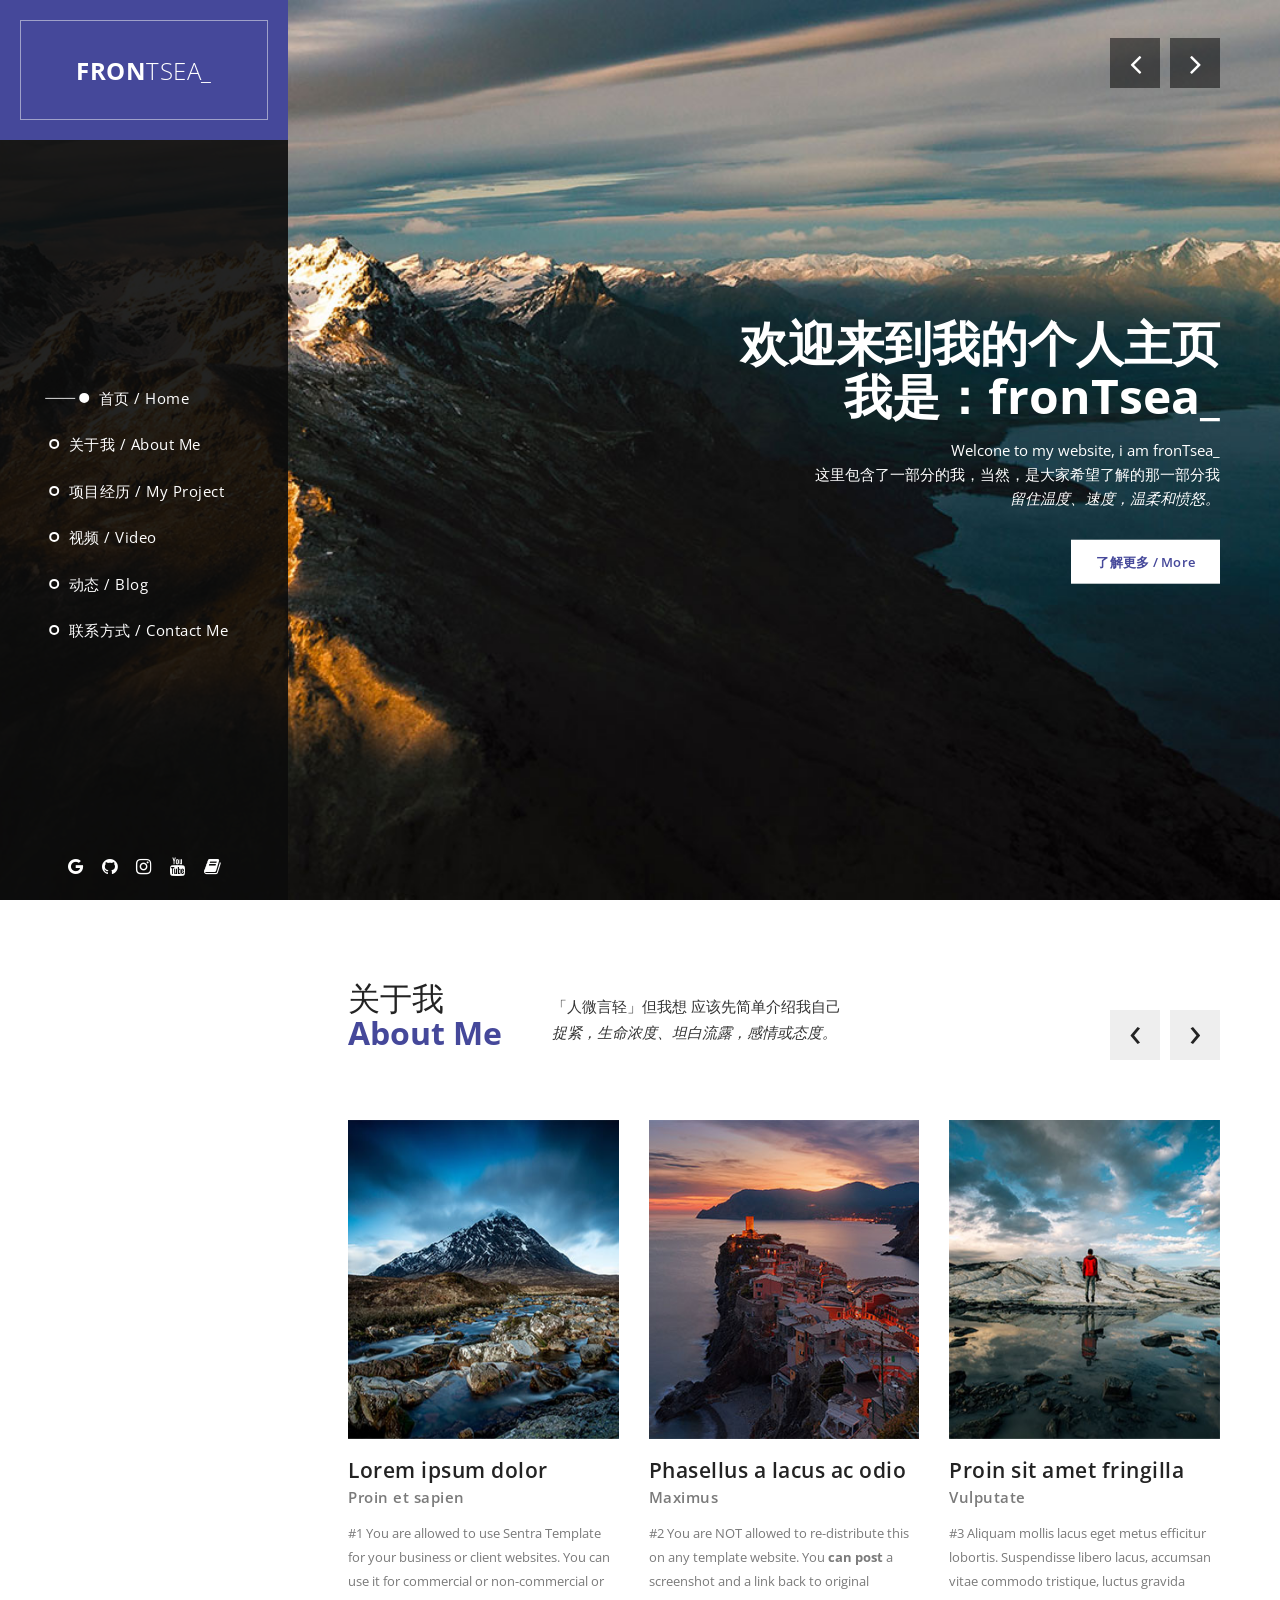
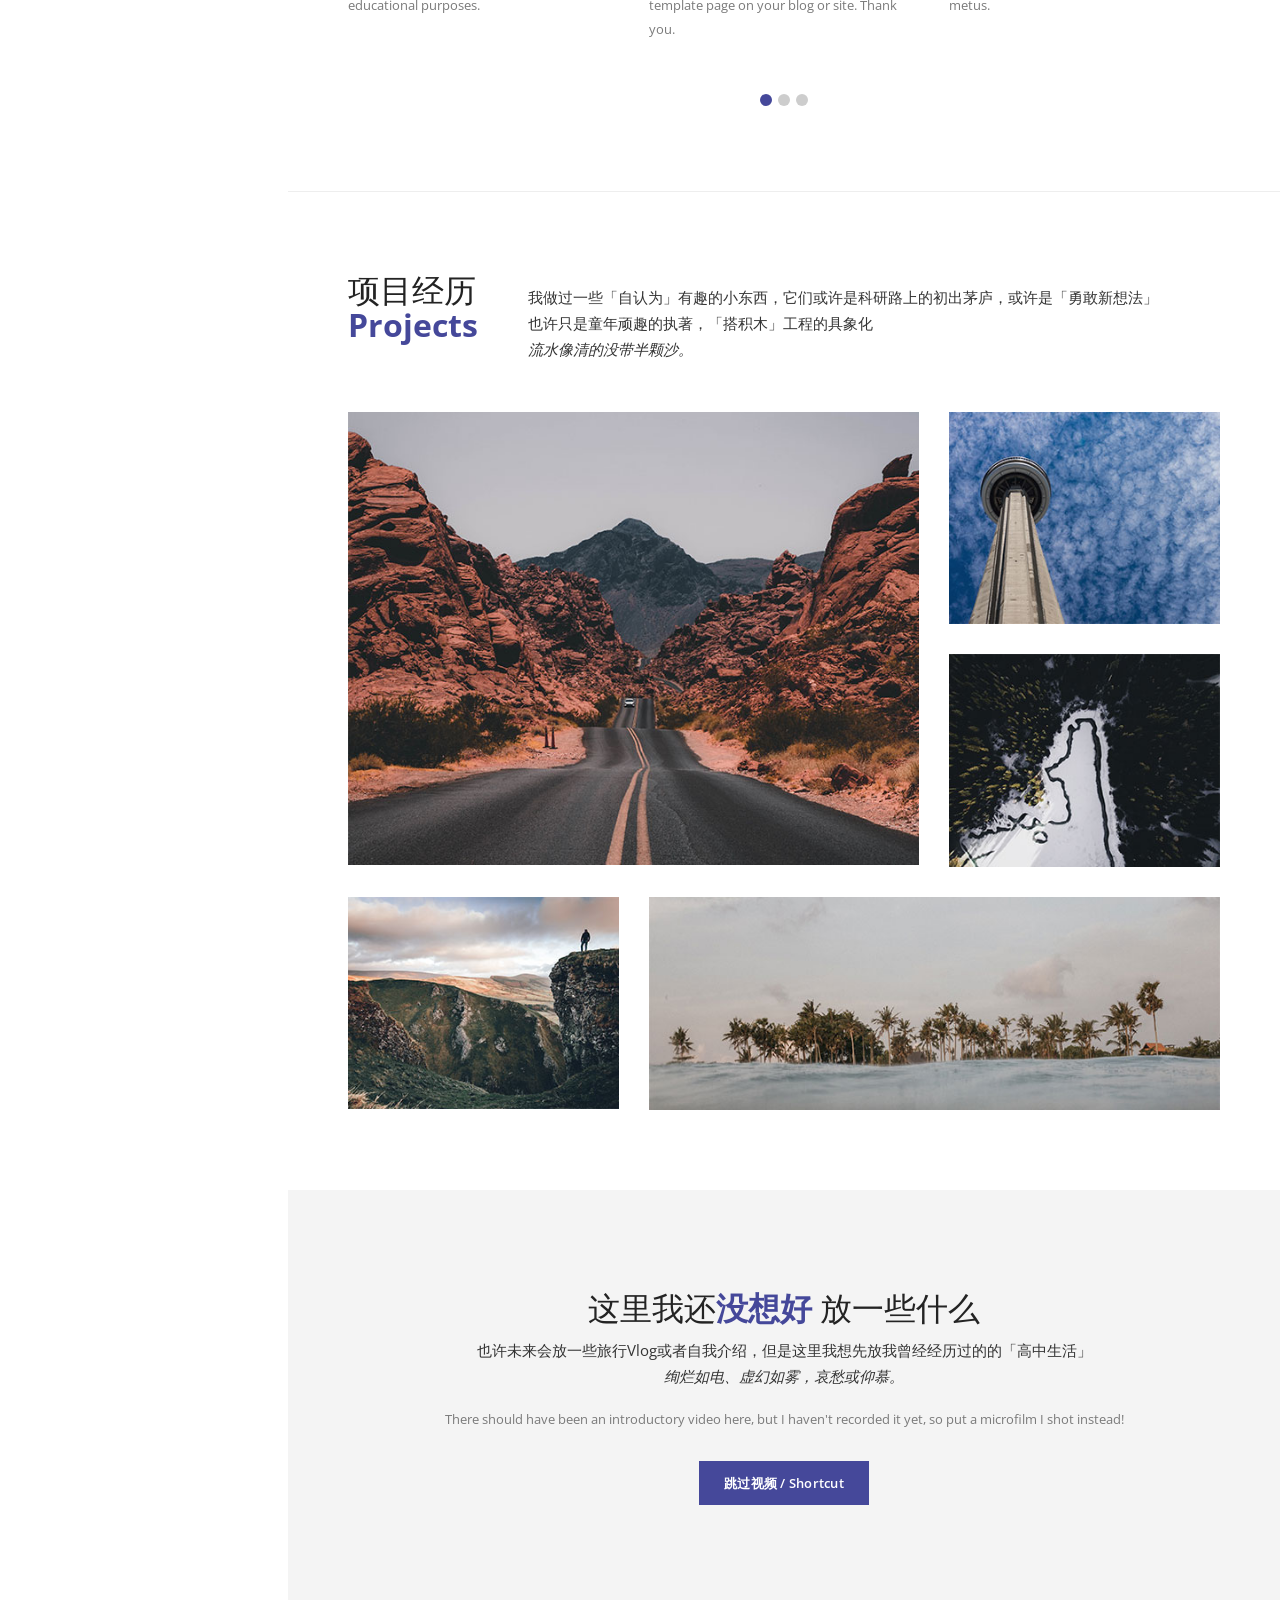
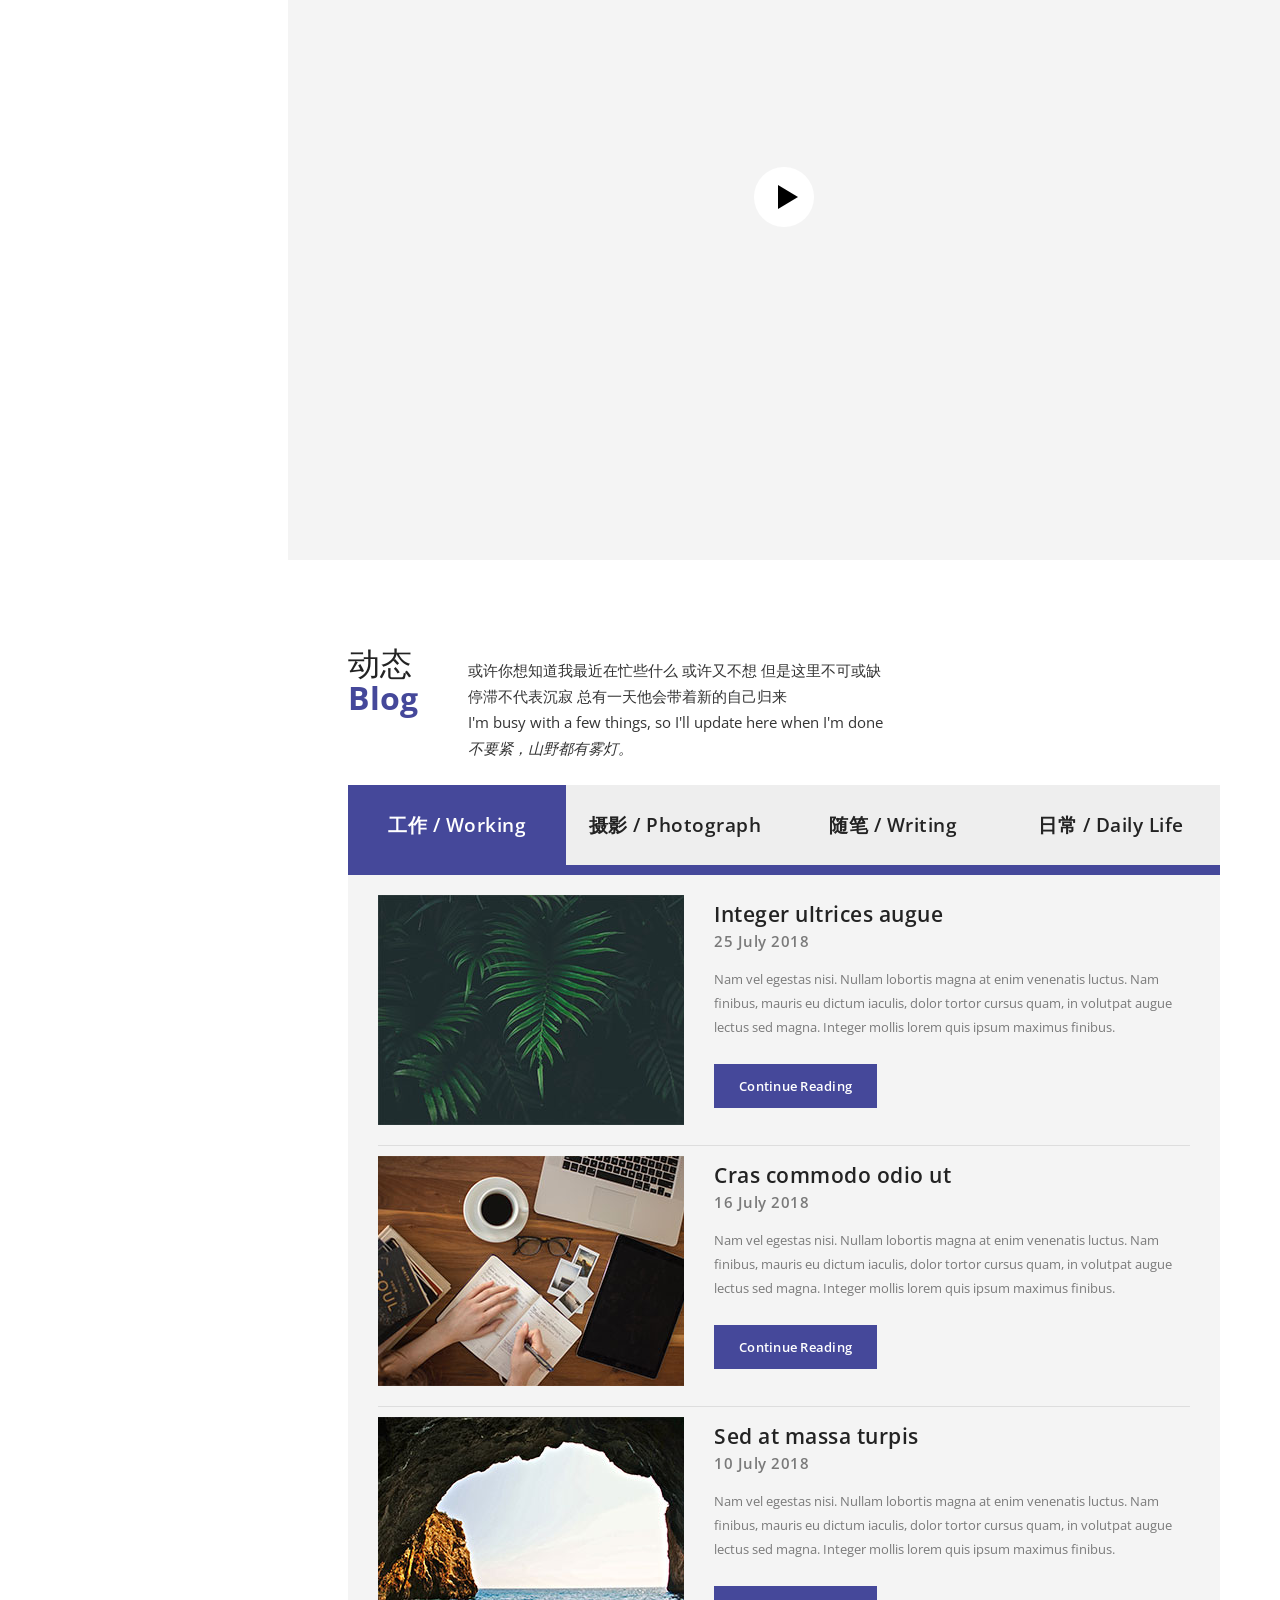
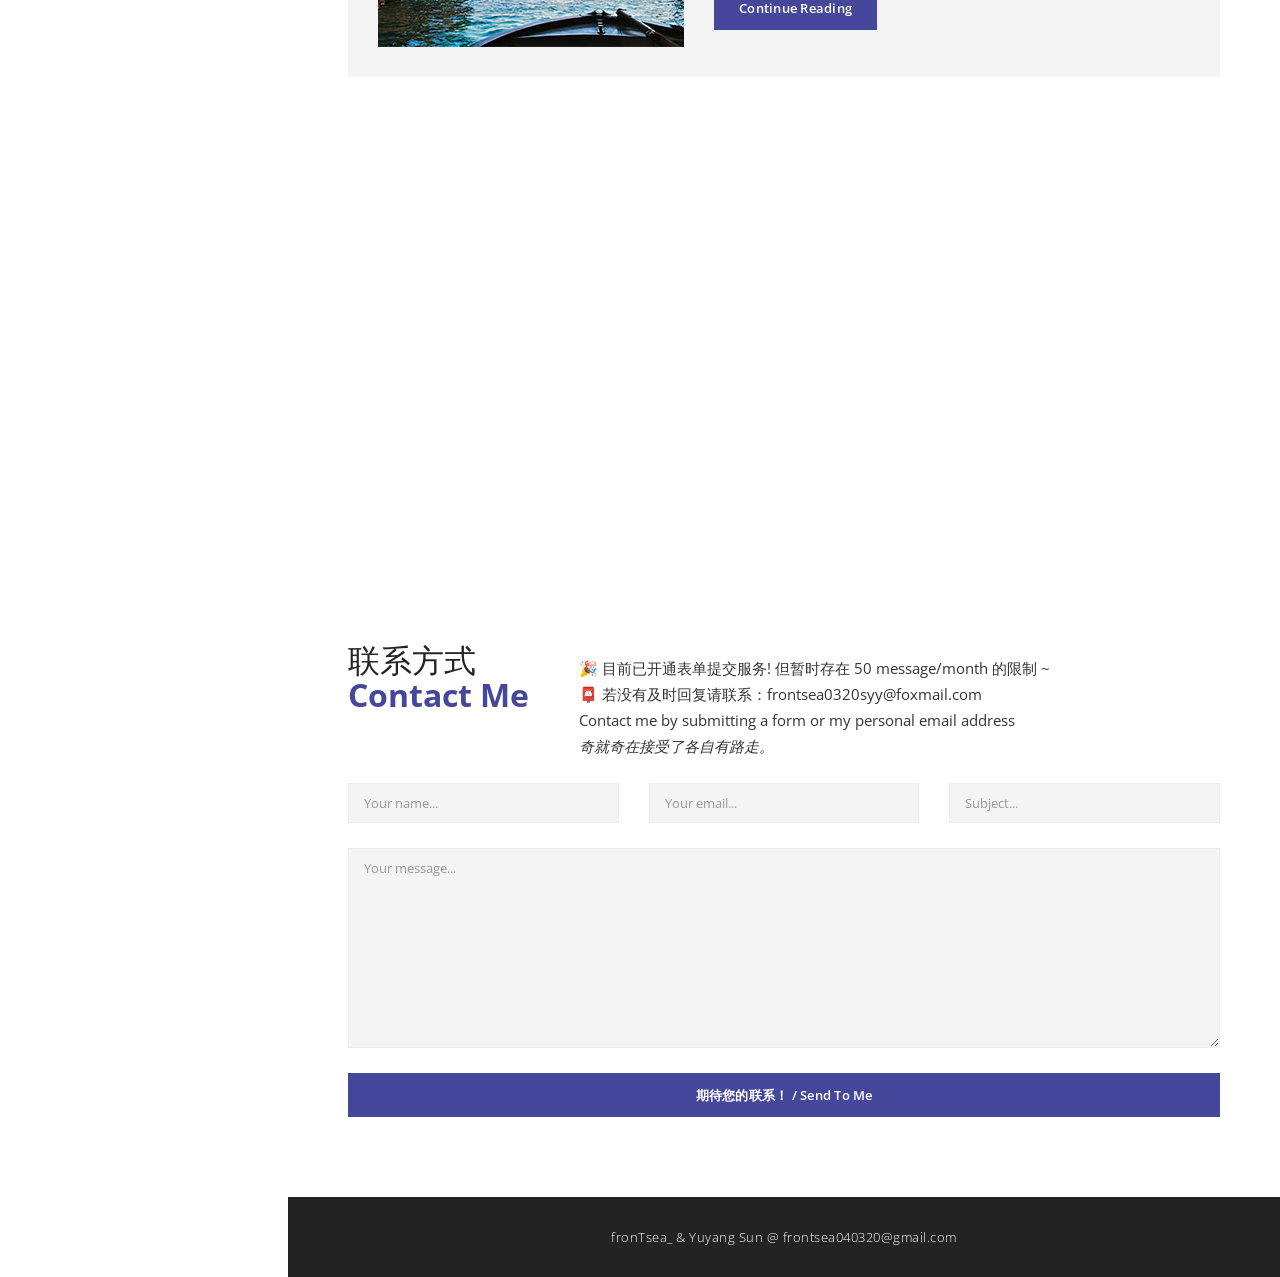
==== index.html @ 66c81fef "3.31" ====
<!DOCTYPE html>
<html>
    <head>
        <meta charset="utf-8">
        <meta http-equiv="X-UA-Compatible" content="IE=edge,chrome=1">
        <title> fronTsea_的个人主页</title>
        
<!-- 

Sentra Template

https://templatemo.com/tm-518-sentra

-->
        <meta name="description" content="">
        <meta name="viewport" content="width=device-width, initial-scale=1">
        <link rel="apple-touch-icon" href="apple-touch-icon.png">

        <link rel="stylesheet" href="css/bootstrap.min.css">
        <link rel="stylesheet" href="css/bootstrap-theme.min.css">
        <link rel="stylesheet" href="css/fontAwesome.css">
        <link rel="stylesheet" href="css/light-box.css">
        <link rel="stylesheet" href="css/owl-carousel.css">
        <link rel="stylesheet" href="css/templatemo-style.css">

        <link href="https://fonts.googleapis.com/css?family=Open+Sans:300,400,600,700,800" rel="stylesheet">

        <script src="js/vendor/modernizr-2.8.3-respond-1.4.2.min.js"></script>
    </head>

<body>



        <header class="nav-down responsive-nav hidden-lg hidden-md">
            <button type="button" id="nav-toggle" class="navbar-toggle" data-toggle="collapse" data-target="#main-nav">
                <span class="sr-only">Toggle navigation</span>
                <span class="icon-bar"></span>
                <span class="icon-bar"></span>
                <span class="icon-bar"></span>
            </button>
            <!--/.navbar-header-->
            <div id="main-nav" class="collapse navbar-collapse">
                <nav>
                    <ul class="nav navbar-nav">
                        <li><a href="#top">首页 / Home</a></li>
                        <li><a href="#featured">关于我 / About Me</a></li>
                        <li><a href="#projects">项目经历 / My Project</a></li>
                        <li><a href="#video">视频 / Video</a></li>
                        <li><a href="#blog">动态 / Blog</a></li>
                        <li><a href="#contact">联系方式 / Contact Me</a></li>
                    </ul>
                </nav>
            </div>
        </header>

        <div class="sidebar-navigation hidde-sm hidden-xs">
            <div class="logo">
                <a href="#">Fron<em>Tsea_</em></a>
            </div>
            <nav>
                <ul>
                    <li>
                        <a href="#top">
                            <span class="rect"></span>
                            <span class="circle"></span>
                            首页 / Home
                        </a>
                    </li>
                    <li>
                        <a href="#featured">
                            <span class="rect"></span>
                            <span class="circle"></span>
                            关于我 / About Me
                        </a>
                    </li>
                    <li>
                        <a href="#projects">
                            <span class="rect"></span>
                            <span class="circle"></span>
                            项目经历 / My Project
                        </a>
                    </li>
                    <li>
                        <a href="#video">
                            <span class="rect"></span>
                            <span class="circle"></span>
                            视频 / Video
                        </a>
                    </li>
                    <li>
                        <a href="#blog">
                            <span class="rect"></span>
                            <span class="circle"></span>
                            动态 / Blog
                        </a>
                    </li>
                    <li>
                        <a href="#contact">
                            <span class="rect"></span>
                            <span class="circle"></span>
                            联系方式 / Contact Me
                        </a>
                    </li>
                </ul>
            </nav>
            <ul class="social-icons">
                <li><a href="https://scholar.google.com.hk/citations?user=v_Kon7MAAAAJ&hl=zh-CN"><i class="fa fa-google"></i></a></li>
                <li><a href="https://github.com/frontsea320"><i class="fa fa-github"></i></a></li>
                <li><a href="https://www.instagram.com/frontsea_0320/?hl=en"><i class="fa fa-instagram"></i></a></li>
                <li><a href="https://www.youtube.com/@yuyangsun-q6g"><i class="fa fa-youtube"></i></a></li>
                <li><a href="https://www.xiaohongshu.com/user/profile/5f33df7300000000010086c9"><i class="fa fa-book"></i></a></li>
            </ul>
        </div>

        <div class="slider">
            <div class="Modern-Slider content-section" id="top">
                <!-- Item -->
                <div class="item item-1">
                    <div class="img-fill">
                    <div class="image"></div>
                    <div class="info">
                        <div>
                          <h1>欢迎来到我的个人主页 <br>我是：fronTsea_ </h1>
                          <p>Welcone to my website, i am fronTsea_ <br>这里包含了一部分的我，当然，是大家希望了解的那一部分我 <br><i>留住温度、速度，温柔和愤怒。</i>
                          	</p>
                          <div class="white-button button">
                              <a href="#featured">了解更多 / More</a>
                          </div>
                        </div>
                        </div>
                    </div>
                </div>
                <!-- // Item -->
                <!-- Item -->
                <div class="item item-2">
                    <div class="img-fill">
                        <div class="image"></div>
                        <div class="info">
                        <div>
                          <h1>我摸索过一些有趣的小东西 <br>也做过一些向下DFS的简单探索 <br>如果你想知道我做过些什么 </h1>
                          <p>I've fumbled around with some interesting little things
							<br>这里会告诉你那些青涩的它们 <br><i>从何时惋惜蝴蝶困于那桃源</i></p>
                          
                          <div class="white-button button">
                              <a href="#projects">点击这里 / Here</a>
                          </div>
                        </div>
                        </div>
                    </div>
                </div>
                <!-- // Item -->
                <!-- Item -->
                <div class="item item-3">
                    <div class="img-fill">
                        <div class="image"></div>
                        <div class="info">
                        <div>
                          <h1>"我"也不是停滞不前的 <br>在没有更新的日子里 <br>我都在努力更新我的一切</h1>
                          <p>I will keep updating my news <br>这里会告诉你我最近做了些什么有趣的事情 <br> <i>有雪吧，让记忆景象更深远。</i></p>
                          
                          <div class="white-button button">
                              <a href="#blog">欢迎收听 / My Blog</a>
                          </div>
                        </div>
                        </div>
                    </div>
                </div>
                <!-- // Item -->
            </div>
        </div>


        <div class="page-content">
            <section id="featured" class="content-section">
                <div class="section-heading">
                    <h1>关于我<br><em>About Me</em></h1>
                    <p>「人微言轻」但我想 应该先简单介绍我自己
                    <br><i>捉紧，生命浓度、坦白流露，感情或态度。</i></p>
                </div>
                <div class="section-content">
                    <div class="owl-carousel owl-theme">
                        <div class="item">
                            <div class="image">
                                <img src="img/featured_1.jpg" alt="">
                                <div class="featured-button button">
                                    <a href="#projects">Continue Reading</a>
                                </div>
                            </div>
                            <div class="text-content">
                                <h4>Lorem ipsum dolor</h4>
                                <span>Proin et sapien</span>
                                <p>#1 You are allowed to use Sentra Template for your business or client websites. You can use it for commercial or non-commercial or educational purposes.</p>
                            </div>
                        </div>
                        <div class="item">
                            <div class="image">
                                <img src="img/featured_2.jpg" alt="">
                                <div class="featured-button button">
                                    <a href="#projects">Continue Reading</a>
                                </div>
                            </div>
                            <div class="text-content">
                                <h4>Phasellus a lacus ac odio</h4>
                                <span>Maximus</span>
                                <p>#2 You are NOT allowed to re-distribute this on any template website. You <strong>can post</strong> a screenshot and a link back to original template page on your blog or site. Thank you.</p>
                            </div>
                        </div>
                        <div class="item">
                            <div class="image">
                                <img src="img/featured_3.jpg" alt="">
                                <div class="featured-button button">
                                    <a href="#projects">Continue Reading</a>
                                </div>
                            </div>
                            <div class="text-content">
                                <h4>Proin sit amet fringilla</h4>
                                <span>Vulputate</span>
                                <p>#3 Aliquam mollis lacus eget metus efficitur lobortis. Suspendisse libero lacus, accumsan vitae commodo tristique, luctus gravida metus.</p>
                            </div>
                        </div>
                        <div class="item">
                            <div class="image">
                                <img src="img/featured_2.jpg" alt="">
                                <div class="featured-button button">
                                    <a href="#projects">Continue Reading</a>
                                </div>
                            </div>
                            <div class="text-content">
                                <h4>In volutpat augue lectus</h4>
                                <span>Elementum</span>
                                <p>#4 Aliquam mollis lacus eget metus efficitur lobortis. Suspendisse libero lacus, accumsan vitae commodo tristique, luctus gravida metus.</p>
                            </div>
                        </div>
                        <div class="item">
                            <div class="image">
                                <img src="img/featured_1.jpg" alt="">
                                <div class="featured-button button">
                                    <a href="#projects">Continue Reading</a>
                                </div>
                            </div>
                            <div class="text-content">
                                <h4>Cras commodo odio</h4>
                                <span>Aliquam</span>
                                <p>#5 Mauris lacinia pretium libero, ut tincidunt lacus molestie ornare. Phasellus a facilisis erat. Praesent eleifend nibh mauris, quis sodales lorem convallis pulvinar.</p>
                            </div>
                        </div>
                        <div class="item">
                            <div class="image">
                                <img src="img/featured_3.jpg" alt="">
                                <div class="featured-button button">
                                    <a href="#projects">Continue Reading</a>
                                </div>
                            </div>
                            <div class="text-content">
                                <h4>Sed at massa turpis</h4>
                                <span>Curabitur</span>
                                <p>#6 Vestibulum tincidunt ornare ligula vel molestie. Curabitur hendrerit mauris mollis ipsum vulputate rutrum. Phasellus luctus odio eget dui imperdiet.</p>
                            </div>
                        </div>
                        <div class="item">
                            <div class="image">
                                <img src="img/featured_2.jpg" alt="">
                                <div class="featured-button button">
                                    <a href="#projects">Continue Reading</a>
                                </div>
                            </div>
                            <div class="text-content">
                                <h4>Aliquam mollis lacus</h4>
                                <span>Suspendisse</span>
                                <p>#7 Suspendisse suscipit nulla sed nisl fermentum, auctor suscipit nunc rhoncus. Proin faucibus metus diam, nec hendrerit purus pharetra in.</p>
                            </div>
                        </div>
                        <div class="item">
                            <div class="image">
                                <img src="img/featured_1.jpg" alt="">
                                <div class="featured-button button">
                                    <a href="#projects">Continue Reading</a>
                                </div>
                            </div>
                            <div class="text-content">
                                <h4>Mauris lacinia pretium</h4>
                                <span>Vestibulum</span>
                                <p>#8 Suspendisse suscipit nulla sed nisl fermentum, auctor suscipit nunc rhoncus. Proin faucibus metus diam, nec hendrerit purus pharetra in.</p>
                            </div>
                        </div>
                        <div class="item">
                            <div class="image">
                                <img src="img/featured_3.jpg" alt="">
                                <div class="featured-button button">
                                    <a href="#projects">Continue Reading</a>
                                </div>
                            </div>
                            <div class="text-content">
                                <h4>Proin sit amet fringilla erat</h4>
                                <span>Convallis</span>
                                <p>#9 Suspendisse suscipit nulla sed nisl fermentum, auctor suscipit nunc rhoncus. Proin faucibus metus diam, nec hendrerit purus pharetra in.</p>
                            </div>
                        </div>
                    </div>
                </div>
            </section>
            <section id="projects" class="content-section">
                <div class="section-heading">
                    <h1>项目经历<br><em>Projects</em></h1>
                    <p>我做过一些「自认为」有趣的小东西，它们或许是科研路上的初出茅庐，或许是「勇敢新想法」
                    <br>也许只是童年顽趣的执著，「搭积木」工程的具象化
                    <br><i>流水像清的没带半颗沙。</i>
                </p>
                </div>
                <div class="section-content">
                    <div class="masonry">
                        <div class="row">
                            <div class="item">
                                <div class="col-md-8">
                                    <a href="img/portfolio_big_1.jpg" data-lightbox="image"><img src="img/portfolio_1.jpg" alt="image 1"></a>
                                </div>
                            </div>
                            <div class="item second-item">
                                <div class="col-md-4">
                                    <a href="img/portfolio_big_2.jpg" data-lightbox="image"><img src="img/portfolio_2.jpg" alt="image 2"></a>
                                </div>
                            </div>
                            <div class="item">
                                <div class="col-md-4">
                                    <a href="img/portfolio_big_3.jpg" data-lightbox="image"><img src="img/portfolio_3.jpg" alt="image 3"></a>
                                </div>
                            </div>
                            <div class="item">
                                <div class="col-md-4">
                                    <a href="img/portfolio_big_4.jpg" data-lightbox="image"><img src="img/portfolio_4.jpg" alt="image 4"></a>
                                </div>
                            </div>
                            <div class="item">
                                <div class="col-md-8">
                                    <a href="img/portfolio_big_5.jpg" data-lightbox="image"><img src="img/portfolio_5.jpg" alt="image 5"></a>
                                </div>
                            </div>
                        </div>
                    </div>
                </div>            
            </section>
            <section id="video" class="content-section">
                <div class="row">
                    <div class="col-md-12">
                        <div class="section-heading">
                            <h1>这里我还<em>没想好</em> 放一些什么</h1>
                            <p>也许未来会放一些旅行Vlog或者自我介绍，但是这里我想先放我曾经经历过的的「高中生活」
                                <br><i>绚烂如电、虚幻如雾，哀愁或仰慕。</i>
                            </p>
                        </div>
                        <div class="text-content">
                            <p>There should have been an introductory video here, but I haven't recorded it yet, so put a microfilm I shot instead!</p>
                        </div>
                        <div class="accent-button button">
                            <a href="#blog">跳过视频 / Shortcut</a>
                        </div>
                    </div>
                    <div class="col-md-12">
                        <div class="box-video">
                            <div class="bg-video" style="background-image: url(https://unsplash.imgix.net/photo-1425036458755-dc303a604201?fit=crop&fm=jpg&q=75&w=1000);">
                                <div class="bt-play">Play</div>
                            </div>
                            <div class="video-container">
                                <iframe width="100%" height="520" src="https://youtu.be/tzhEuZnsvK8" frameborder="0" allowfullscreen="allowfullscreen"></iframe>
                            </div>
                        </div>
                    </div>
                </div>
            </section>
            <section id="blog" class="content-section">
                <div class="section-heading">
                    <h1>动态<br><em>Blog</em></h1>
                    <p>或许你想知道我最近在忙些什么 或许又不想 但是这里不可或缺 
                    <br>停滞不代表沉寂 总有一天他会带着新的自己归来<br>I'm busy with a few things, so I'll update here when I'm done
                <br><i>不要紧，山野都有雾灯。</i></p>
                </div>
                <div class="section-content">
                    <div class="tabs-content">
                        <div class="wrapper">
                            <ul class="tabs clearfix" data-tabgroup="first-tab-group">
                              <li><a href="#tab1" class="active">工作 / Working</a></li>
                              <li><a href="#tab2">摄影 / Photograph</a></li>
                              <li><a href="#tab3">随笔 / Writing</a></li>
                              <li><a href="#tab4">日常 / Daily Life</a></li>
                            </ul>
                            <section id="first-tab-group" class="tabgroup">
                                <div id="tab1">
                                    <ul>
                                        <li>
                                            <div class="item">
                                                <img src="img/blog_1.jpg" alt="">
                                                <div class="text-content">
                                                    <h4>Integer ultrices augue</h4>
                                                    <span>25 July 2018</span>
                                                    <p>Nam vel egestas nisi. Nullam lobortis magna at enim venenatis luctus. Nam finibus, mauris eu dictum iaculis, dolor tortor cursus quam, in volutpat augue lectus sed magna. Integer mollis lorem quis ipsum maximus finibus.</p>
                                                    
                                                    <div class="accent-button button">
                                                        <a href="#contact">Continue Reading</a>
                                                    </div>
                                                </div>
                                            </div>
                                        </li>
                                        <li>
                                            <div class="item">
                                                <img src="img/blog_2.jpg" alt="">
                                                <div class="text-content">
                                                    <h4>Cras commodo odio ut</h4>
                                                    <span>16 July 2018</span>
                                                    <p>Nam vel egestas nisi. Nullam lobortis magna at enim venenatis luctus. Nam finibus, mauris eu dictum iaculis, dolor tortor cursus quam, in volutpat augue lectus sed magna. Integer mollis lorem quis ipsum maximus finibus.</p>
                                                    
                                                    <div class="accent-button button">
                                                        <a href="#contact">Continue Reading</a>
                                                    </div>
                                                </div>
                                            </div>
                                        </li>
                                        <li>
                                            <div class="item">
                                                <img src="img/blog_3.jpg" alt="">
                                                <div class="text-content">
                                                    <h4>Sed at massa turpis</h4>
                                                    <span>10 July 2018</span>
                                                    <p>Nam vel egestas nisi. Nullam lobortis magna at enim venenatis luctus. Nam finibus, mauris eu dictum iaculis, dolor tortor cursus quam, in volutpat augue lectus sed magna. Integer mollis lorem quis ipsum maximus finibus.</p>
                                                    
                                                    <div class="accent-button button">
                                                        <a href="#contact">Continue Reading</a>
                                                    </div>
                                                </div>
                                            </div>
                                        </li>
                                    </ul>
                                </div>
                                <div id="tab2">
                                    <ul>
                                        <li>
                                            <div class="item">
                                                <img src="img/blog_3.jpg" alt="">
                                                <div class="text-content">
                                                    <h4>Sed at massa turpis</h4>
                                                    <span>30 June 2018</span>
                                                    <p>Nam vel egestas nisi. Nullam lobortis magna at enim venenatis luctus. Nam finibus, mauris eu dictum iaculis, dolor tortor cursus quam, in volutpat augue lectus sed magna. Integer mollis lorem quis ipsum maximus finibus.</p>
                                                    
                                                    <div class="accent-button button">
                                                        <a href="#contact">Continue Reading</a>
                                                    </div>
                                                </div>
                                            </div>
                                        </li>
                                        <li>
                                            <div class="item">
                                                <img src="img/blog_1.jpg" alt="">
                                                <div class="text-content">
                                                    <h4>Lorem ipsum dolor sit</h4>
                                                    <span>24 June 2018</span>
                                                    <p>Nam vel egestas nisi. Nullam lobortis magna at enim venenatis luctus. Nam finibus, mauris eu dictum iaculis, dolor tortor cursus quam, in volutpat augue lectus sed magna. Integer mollis lorem quis ipsum maximus finibus.</p>
                                                    
                                                    <div class="accent-button button">
                                                        <a href="#contact">Continue Reading</a>
                                                    </div>
                                                </div>
                                            </div>
                                        </li>
                                        <li>
                                            <div class="item">
                                                <img src="img/blog_2.jpg" alt="">
                                                <div class="text-content">
                                                    <h4>Cras commodo odio ut</h4>
                                                    <span>12 June 2018</span>
                                                    <p>Nam vel egestas nisi. Nullam lobortis magna at enim venenatis luctus. Nam finibus, mauris eu dictum iaculis, dolor tortor cursus quam, in volutpat augue lectus sed magna. Integer mollis lorem quis ipsum maximus finibus.</p>
                                                    
                                                    <div class="accent-button button">
                                                        <a href="#contact">Continue Reading</a>
                                                    </div>
                                                </div>
                                            </div>
                                        </li>
                                    </ul>
                                </div>
                                <div id="tab3">
                                    <ul>
                                        <li>
                                            <div class="item">
                                                <img src="img/blog_2.jpg" alt="">
                                                <div class="text-content">
                                                    <h4>Cras commodo odio ut</h4>
                                                    <span>26 May 2018</span>
                                                    <p>Nam vel egestas nisi. Nullam lobortis magna at enim venenatis luctus. Nam finibus, mauris eu dictum iaculis, dolor tortor cursus quam, in volutpat augue lectus sed magna. Integer mollis lorem quis ipsum maximus finibus.</p>
                                                    
                                                    <div class="accent-button button">
                                                        <a href="#contact">Continue Reading</a>
                                                    </div>
                                                </div>
                                            </div>
                                        </li>
                                        <li>
                                            <div class="item">
                                                <img src="img/blog_1.jpg" alt="">
                                                <div class="text-content">
                                                    <h4>Lorem ipsum dolor sit</h4>
                                                    <span>22 May 2018</span>
                                                    <p>Nam vel egestas nisi. Nullam lobortis magna at enim venenatis luctus. Nam finibus, mauris eu dictum iaculis, dolor tortor cursus quam, in volutpat augue lectus sed magna. Integer mollis lorem quis ipsum maximus finibus.</p>
                                                    
                                                    <div class="accent-button button">
                                                        <a href="#contact">Continue Reading</a>
                                                    </div>
                                                </div>
                                            </div>
                                        </li>
                                        <li>
                                            <div class="item">
                                                <img src="img/blog_3.jpg" alt="">
                                                <div class="text-content">
                                                    <h4>Integer ultrices augue</h4>
                                                    <span>8 May 2018</span>
                                                    <p>Nam vel egestas nisi. Nullam lobortis magna at enim venenatis luctus. Nam finibus, mauris eu dictum iaculis, dolor tortor cursus quam, in volutpat augue lectus sed magna. Integer mollis lorem quis ipsum maximus finibus.</p>
                                                    
                                                    <div class="accent-button button">
                                                        <a href="#contact">Continue Reading</a>
                                                    </div>
                                                </div>
                                            </div>
                                        </li>
                                    </ul>
                                </div>
                                <div id="tab4">
                                    <ul>
                                        <li>
                                            <div class="item">
                                                <img src="img/blog_1.jpg" alt="">
                                                <div class="text-content">
                                                    <h4>Lorem ipsum dolor sit</h4>
                                                    <span>26 April 2018</span>
                                                    <p>Nam vel egestas nisi. Nullam lobortis magna at enim venenatis luctus. Nam finibus, mauris eu dictum iaculis, dolor tortor cursus quam, in volutpat augue lectus sed magna. Integer mollis lorem quis ipsum maximus finibus.</p>
                                                    
                                                    <div class="accent-button button">
                                                        <a href="#contact">Continue Reading</a>
                                                    </div>
                                                </div>
                                            </div>
                                        </li>                                
                                        <li>
                                            <div class="item">
                                                <img src="img/blog_3.jpg" alt="">
                                                <div class="text-content">
                                                    <h4>Integer ultrices augue eu</h4>
                                                    <span>24 April 2018</span>
                                                    <p>Nam vel egestas nisi. Nullam lobortis magna at enim venenatis luctus. Nam finibus, mauris eu dictum iaculis, dolor tortor cursus quam, in volutpat augue lectus sed magna. Integer mollis lorem quis ipsum maximus finibus.</p>
                                                    
                                                    <div class="accent-button button">
                                                        <a href="#contact">Continue Reading</a>
                                                    </div>
                                                </div>
                                            </div>
                                        </li>
                                        <li>
                                            <div class="item">
                                                <img src="img/blog_2.jpg" alt="">
                                                <div class="text-content">
                                                    <h4>Cras commodo odio ut</h4>
                                                    <span>20 April 2018</span>
                                                    <p>Nam vel egestas nisi. Nullam lobortis magna at enim venenatis luctus. Nam finibus, mauris eu dictum iaculis, dolor tortor cursus quam, in volutpat augue lectus sed magna. Integer mollis lorem quis ipsum maximus finibus.</p>
                                                    
                                                    <div class="accent-button button">
                                                        <a href="#contact">Continue Reading</a>
                                                    </div>
                                                </div>
                                            </div>
                                        </li>
                                    </ul>
                                </div>
                            </section> 
                        </div>
                    </div>
                </div>
            </section>
            <section id="contact" class="content-section">
                <div id="map">
                
                	<!-- How to change your own map point
                           1. Go to Google Maps
                           2. Click on your location point
                           3. Click "Share" and choose "Embed map" tab
                           4. Copy only URL and paste it within the src="" field below
                    -->
                    <iframe src="https://www.google.com/maps/embed?pb=!1m18!1m12!1m3!1d6877.633366853997!2d114.34546740417636!3d30.469630004660406!2m3!1f0!2f0!3f0!3m2!1i1024!2i768!4f13.1!3m3!1m2!1s0x342eba8916870ba1%3A0xde67e50e97cfbd72!2z5Y2O5Lit5Yac5Lia5aSn5a2m!5e0!3m2!1szh-CN!2sjp!4v1742905031602!5m2!1szh-CN!2sjp" width="100%" height="400px" frameborder="0" style="border:0" allowfullscreen></iframe>
                </div>
                <div id="contact-content">
                    <div class="section-heading">
                        <h1>联系方式<br><em>Contact Me</em></h1>
                        <p>🎉 目前已开通表单提交服务! 但暂时存在 50 message/month 的限制 ~
                            <br>📮 若没有及时回复请联系：frontsea0320syy@foxmail.com
                        <br>Contact me by submitting a form or my personal email address
                    <br><i>奇就奇在接受了各自有路走。</i></p>
                        
                    </div>
                    <div class="section-content">
                        <form id="contact" action="https://formspree.io/f/xkgjzokz" method="post">
                            <div class="row">
                                <div class="col-md-4">
                                  <fieldset>
                                    <input name="name" type="text" class="form-control" id="name" placeholder="Your name..." required="">
                                  </fieldset>
                                </div>
                                <div class="col-md-4">
                                  <fieldset>
                                    <input name="email" type="email" class="form-control" id="email" placeholder="Your email..." required="">
                                  </fieldset>
                                </div>
                                 <div class="col-md-4">
                                  <fieldset>
                                    <input name="subject" type="text" class="form-control" id="subject" placeholder="Subject..." required="">
                                  </fieldset>
                                </div>
                                <div class="col-md-12">
                                  <fieldset>
                                    <textarea name="message" rows="6" class="form-control" id="message" placeholder="Your message..." required=""></textarea>
                                  </fieldset>
                                </div>
                                <div class="col-md-12">
                                  <fieldset>
                                    <button type="submit" id="form-submit" class="btn">期待您的联系！ / Send to me</button>
                                  </fieldset>
                                </div>
                            </div>
                        </form>
                    </div>
                </div>
            </section>
            <section class="footer">
                <p>fronTsea_ & Yuyang Sun @
                
                frontsea040320@gmail.com</p>
            </section>
        </div>

    <script src="https://ajax.googleapis.com/ajax/libs/jquery/1.11.2/jquery.min.js"></script>
    <script>window.jQuery || document.write('<script src="js/vendor/jquery-1.11.2.min.js"><\/script>')</script>

    <script src="js/vendor/bootstrap.min.js"></script>
    
    <script src="js/plugins.js"></script>
    <script src="js/main.js"></script>

    <script>
        // Hide Header on on scroll down
        var didScroll;
        var lastScrollTop = 0;
        var delta = 5;
        var navbarHeight = $('header').outerHeight();

        $(window).scroll(function(event){
            didScroll = true;
        });

        setInterval(function() {
            if (didScroll) {
                hasScrolled();
                didScroll = false;
            }
        }, 250);

        function hasScrolled() {
            var st = $(this).scrollTop();
            
            // Make sure they scroll more than delta
            if(Math.abs(lastScrollTop - st) <= delta)
                return;
            
            // If they scrolled down and are past the navbar, add class .nav-up.
            // This is necessary so you never see what is "behind" the navbar.
            if (st > lastScrollTop && st > navbarHeight){
                // Scroll Down
                $('header').removeClass('nav-down').addClass('nav-up');
            } else {
                // Scroll Up
                if(st + $(window).height() < $(document).height()) {
                    $('header').removeClass('nav-up').addClass('nav-down');
                }
            }
            
            lastScrollTop = st;
        }
    </script>

    <script src="http://ajax.googleapis.com/ajax/libs/jquery/1.10.2/jquery.min.js" type="text/javascript"></script>

</body>
</html>
---- css/light-box.css ----
/* LIGHT BOX */

body:after {
  content: url(../img/close.png) url(../img/loading.gif) url(../img/prev.png) url(../img/next.png);
  display: none;
}

body.lb-disable-scrolling {
  overflow: hidden;
}

.lightboxOverlay {
  position: absolute;
  top: 0;
  left: 0;
  z-index: 99999;
  background-color: black;
  filter: progid:DXImageTransform.Microsoft.Alpha(Opacity=80);
  opacity: 0.8;
  display: none;
}

.lightbox {
  position: absolute;
  margin-top: 0%;
  left: 0;
  width: 100%;
  z-index: 100000;
  text-align: center;
  line-height: 0;
  font-weight: normal;
}

.lightbox .lb-image {
  display: block;
  height: auto;
  max-width: inherit;
  max-height: none;
  border-radius: 5px;

  /* Image border */
  border: 10px solid white;
}

.lightbox a img {
  border: none;
}

.lb-outerContainer {
  position: relative;
  *zoom: 1;
  width: 250px;
  height: 250px;
  margin: 0 auto;
  border-radius: 4px;

  /* Background color behind image.
     This is visible during transitions. */
  background-color: white;
}

.lb-outerContainer:after {
  content: "";
  display: table;
  clear: both;
}

.lb-loader {
  position: absolute;
  top: 43%;
  left: 0;
  height: 25%;
  width: 100%;
  text-align: center;
  line-height: 0;
}

.lb-cancel {
  display: block;
  width: 32px;
  height: 32px;
  margin: 0 auto;
  background: url(../img/loading.gif) no-repeat;
}

.lb-nav {
  position: absolute;
  top: 0;
  left: 0;
  height: 100%;
  width: 100%;
  z-index: 10;
}

.lb-container > .nav {
  left: 0;
}

.lb-nav a {
  outline: none;
  background-image: url('[data-uri]');
}

.lb-prev, .lb-next {
  height: 100%;
  cursor: pointer;
  display: block;
}

.lb-nav a.lb-prev {
  width: 34%;
  left: 0;
  float: left;
  background: url(../img/prev.png) left 48% no-repeat;
  filter: progid:DXImageTransform.Microsoft.Alpha(Opacity=0);
  opacity: 0;
  -webkit-transition: opacity 0.6s;
  -moz-transition: opacity 0.6s;
  -o-transition: opacity 0.6s;
  transition: opacity 0.6s;
}

.lb-nav a.lb-prev:hover {
  filter: progid:DXImageTransform.Microsoft.Alpha(Opacity=100);
  opacity: 1;
}

.lb-nav a.lb-next {
  width: 64%;
  right: 0;
  float: right;
  background: url(../img/next.png) right 48% no-repeat;
  filter: progid:DXImageTransform.Microsoft.Alpha(Opacity=0);
  opacity: 0;
  -webkit-transition: opacity 0.6s;
  -moz-transition: opacity 0.6s;
  -o-transition: opacity 0.6s;
  transition: opacity 0.6s;
}

.lb-nav a.lb-next:hover {
  filter: progid:DXImageTransform.Microsoft.Alpha(Opacity=100);
  opacity: 1;
}

.lb-dataContainer {
  margin: 0 auto;
  padding-top: 5px;
  *zoom: 1;
  width: 100%;
  -moz-border-radius-bottomleft: 4px;
  -webkit-border-bottom-left-radius: 4px;
  border-bottom-left-radius: 4px;
  -moz-border-radius-bottomright: 4px;
  -webkit-border-bottom-right-radius: 4px;
  border-bottom-right-radius: 4px;
}

.lb-dataContainer:after {
  content: "";
  display: table;
  clear: both;
}

.lb-data {
  padding: 0 4px;
  color: #ccc;
}

.lb-data .lb-details {
  width: 85%;
  float: left;
  text-align: left;
  line-height: 1.1em;
}

.lb-data .lb-caption {
  font-size: 13px;
  font-weight: bold;
  line-height: 1em;
}

.lb-data .lb-caption a {
  color: #4ae;
}

.lb-data .lb-number {
  margin-top: 15px;
  display: block;
  clear: left;
  padding-bottom: 1em;
  font-size: 13px;
  color: #999999;
}

.lb-data .lb-close {
  display: block;
  float: right;
  width: 30px;
  height: 30px;
  background: url(../img/close.png) top right no-repeat;
  text-align: right;
  outline: none;
  filter: progid:DXImageTransform.Microsoft.Alpha(Opacity=70);
  opacity: 0.7;
  -webkit-transition: opacity 0.2s;
  -moz-transition: opacity 0.2s;
  -o-transition: opacity 0.2s;
  transition: opacity 0.2s;
}

.lb-data .lb-close:hover {
  cursor: pointer;
  filter: progid:DXImageTransform.Microsoft.Alpha(Opacity=100);
  opacity: 1;
}
---- css/owl-carousel.css ----
/**
 * Owl Carousel v2.3.1
 * Copyright 2013-2018 David Deutsch
 * Licensed under: SEE LICENSE IN https://github.com/OwlCarousel2/OwlCarousel2/blob/master/LICENSE
 */
/*
 *  Owl Carousel - Core
 */
.owl-carousel {
  display: none;
  width: 100%;
  -webkit-tap-highlight-color: transparent;
  /* position relative and z-index fix webkit rendering fonts issue */
  position: relative;
  z-index: 1; }
  .owl-carousel .owl-stage {
    position: relative;
    -ms-touch-action: pan-Y;
    touch-action: manipulation;
    -moz-backface-visibility: hidden;
    /* fix firefox animation glitch */ }
  .owl-carousel .owl-stage:after {
    content: ".";
    display: block;
    clear: both;
    visibility: hidden;
    line-height: 0;
    height: 0; }
  .owl-carousel .owl-stage-outer {
    position: relative;
    overflow: hidden;
    /* fix for flashing background */
    -webkit-transform: translate3d(0px, 0px, 0px); }
  .owl-carousel .owl-wrapper,
  .owl-carousel .owl-item {
    -webkit-backface-visibility: hidden;
    -moz-backface-visibility: hidden;
    -ms-backface-visibility: hidden;
    -webkit-transform: translate3d(0, 0, 0);
    -moz-transform: translate3d(0, 0, 0);
    -ms-transform: translate3d(0, 0, 0); }
  .owl-carousel .owl-item {
    position: relative;
    min-height: 1px;
    float: left;
    -webkit-backface-visibility: hidden;
    -webkit-tap-highlight-color: transparent;
    -webkit-touch-callout: none; }
  .owl-carousel .owl-item img {
    display: block;
    width: 100%; }
  .owl-carousel .owl-nav.disabled,
  .owl-carousel .owl-dots.disabled {
    display: none; }
  .owl-carousel .owl-nav .owl-prev,
  .owl-carousel .owl-nav .owl-next,
  .owl-carousel .owl-dot {
    cursor: pointer;
    cursor: hand;
    -webkit-user-select: none;
    -khtml-user-select: none;
    -moz-user-select: none;
    -ms-user-select: none;
    user-select: none; }
  .owl-carousel .owl-nav button.owl-prev,
  .owl-carousel .owl-nav button.owl-next,
  .owl-carousel button.owl-dot {
    background: none;
    color: inherit;
    border: none;
    padding: 0 !important;
    font: inherit; }
  .owl-carousel.owl-loaded {
    display: block; }
  .owl-carousel.owl-loading {
    opacity: 0;
    display: block; }
  .owl-carousel.owl-hidden {
    opacity: 0; }
  .owl-carousel.owl-refresh .owl-item {
    visibility: hidden; }
  .owl-carousel.owl-drag .owl-item {
    -ms-touch-action: none;
        touch-action: none;
    -webkit-user-select: none;
    -moz-user-select: none;
    -ms-user-select: none;
    user-select: none; }
  .owl-carousel.owl-grab {
    cursor: move;
    cursor: grab; }
  .owl-carousel.owl-rtl {
    direction: rtl; }
  .owl-carousel.owl-rtl .owl-item {
    float: right; }

/* No Js */
.no-js .owl-carousel {
  display: block; }

/*
 *  Owl Carousel - Animate Plugin
 */
.owl-carousel .animated {
  animation-duration: 1000ms;
  animation-fill-mode: both; }

.owl-carousel .owl-animated-in {
  z-index: 0; }

.owl-carousel .owl-animated-out {
  z-index: 1; }

.owl-carousel .fadeOut {
  animation-name: fadeOut; }

@keyframes fadeOut {
  0% {
    opacity: 1; }
  100% {
    opacity: 0; } }

/*
 * 	Owl Carousel - Auto Height Plugin
 */
.owl-height {
  transition: height 500ms ease-in-out; }

/*
 * 	Owl Carousel - Lazy Load Plugin
 */
.owl-carousel .owl-item .owl-lazy {
  opacity: 0;
  transition: opacity 400ms ease; }

.owl-carousel .owl-item img.owl-lazy {
  transform-style: preserve-3d; }

/*
 * 	Owl Carousel - Video Plugin
 */
.owl-carousel .owl-video-wrapper {
  position: relative;
  height: 100%;
  background: #000; }

.owl-carousel .owl-video-play-icon {
  position: absolute;
  height: 80px;
  width: 80px;
  left: 50%;
  top: 50%;
  margin-left: -40px;
  margin-top: -40px;
  background: url("owl.video.play.png") no-repeat;
  cursor: pointer;
  z-index: 1;
  -webkit-backface-visibility: hidden;
  transition: transform 100ms ease; }

.owl-carousel .owl-video-play-icon:hover {
  -ms-transform: scale(1.3, 1.3);
      transform: scale(1.3, 1.3); }

.owl-carousel .owl-video-playing .owl-video-tn,
.owl-carousel .owl-video-playing .owl-video-play-icon {
  display: none; }

.owl-carousel .owl-video-tn {
  opacity: 0;
  height: 100%;
  background-position: center center;
  background-repeat: no-repeat;
  background-size: contain;
  transition: opacity 400ms ease; }

.owl-carousel .owl-video-frame {
  position: relative;
  z-index: 1;
  height: 100%;
  width: 100%; }
---- css/templatemo-style.css ----
/* 

Sentra Template

https://templatemo.com/tm-518-sentra

*/

body {
  font-family: 'Open Sans', sans-serif;
}

p {
  font-size: 13px;
  color: #7a7a7a;
  line-height: 24px;
}

.page-content {
  width: 77.5%;
  float: right;
}

.content-section {
  padding-top: 80px;
  position: relative;
  width: 100%;
  display: inline-block;
  height: auto;
  left: 50%;
  text-align: center;
  -webkit-transform: translateX(-50%);
  -moz-transform: translateX(-50%);
  -ms-transform: translateX(-50%);
  -o-transform: translateX(-50%);
  transform: translateX(-50%);
}

.section-heading {
  text-align: left;
  position: relative;
  margin-bottom: 60px;
}

.section-heading h1 {
  margin-top: 0px;
  font-size: 32px;
  color: #232323;
  display: inline-block;
  margin-right: 50px;
}

.section-heading em {
  font-style: normal;
  font-weight: 700;
  color: #45489a;
}

.section-heading p {
  display: inline-block;
  font-size: 15px;
  line-height: 26px;
  color: #343434;
  position: absolute;
  top: 12.5px;
}

.white-button a {
  font-size: 13px;
  font-weight: 600;
  color: #45489a;
  text-transform: capitalize;
  background-color: #fff;
  display: inline-block;
  height: 44px;
  line-height: 44px;
  padding: 0px 25px;
  letter-spacing: 0.25px;
  text-decoration: none;
  transition: all 0.3s;
}

.white-button a:hover {
  background-color: #45489a;
  color: #fff;
}

.accent-button a {
  font-size: 13px;
  font-weight: 600;
  color: #fff;
  text-transform: capitalize;
  background-color: #45489a;
  display: inline-block;
  height: 44px;
  line-height: 44px;
  padding: 0px 25px;
  letter-spacing: 0.25px;
  text-decoration: none;
  transition: all 0.3s;
}

.accent-button a:hover {
  background-color: #fff;
  color: #45489a;
}

header {
    position: fixed;
    top: 0;
    transition: top 0.3s ease-in-out;
    width: 100%;
}

.nav-up {
    top: -75px;
}

/* Responsive Navigation */

.responsive-nav {
  position: fixed;
  z-index: 10;
  width: 100%;
  height: 80px;
  background-color: rgba(250,250,250,.95);
  box-shadow: 0px 5px 15px rgba(0,0,0,0.2);
}

.navbar-toggle {
  position: absolute;
  top: 40%;
  left: 50%;
  display: inline-block;
  -webkit-transform: translateX(-50%) translateY(-50%);
  -moz-transform: translateX(-50%) translateY(-50%);
  -ms-transform: translateX(-50%) translateY(-50%);
  -o-transform: translateX(-50%) translateY(-50%);
  transform: translateX(-50%) translateY(-50%);
}

.navbar-nav {
  margin: 0;
  border: none;
}

#main-nav ul {
  text-align: center;
  background-color: rgba(0,0,0,0.9);
  margin-top: 59px;
  width: 100%;
}
#main-nav ul li {
  margin: 15px 0px;
}
#main-nav ul li:hover {
  background-color: transparent;
}
#main-nav ul li a {
  font-size: 15px;
  text-transform: capitalize;
  color: #fff;
  box-shadow: none;
  border: none;
}

#main-nav ul li a:hover {
  opacity: 0.5;
  background-color: transparent;
}

.navbar-toggle span {
  background-color: #232323;
}


/* Sidebar Style */

.sidebar-navigation {
  width: 22.5%;
  float: left;
  height: 100%;
  position: fixed;
  background-color: rgba(12,12,12,0.9);
  z-index: 10;
}

.sidebar-navigation .logo {
  position: absolute;
  width: 100%;
  height: 140px;
  line-height: 100px;
  background-color: #45489a;
  padding: 20px;
  text-align: center;
}

.sidebar-navigation .logo a {
  text-decoration: none;
  color: #fff;
  font-size: 24px;
  font-weight: 700;
  text-transform: uppercase;
  letter-spacing: 0.5px;
  height: 100px;
  width: 100%;
  display: inline-block;
  border: 1px solid rgba(250,250,250,0.5);
}

.sidebar-navigation .logo em {
  font-style: normal;
  font-weight: 300;
}

.sidebar-navigation nav {
  position: relative;
  top: 60%;
  left: 60%;
  -webkit-transform: translateX(-60%) translateY(-60%);
  -moz-transform: translateX(-60%) translateY(-60%);
  -ms-transform: translateX(-60%) translateY(-60%);
  -o-transform: translateX(-60%) translateY(-60%);
  transform: translateX(-60%) translateY(-60%);
}

.sidebar-navigation ul {
  margin-left: 45px;
  list-style: none;
  padding: 0;
}
.sidebar-navigation li{
  padding: 10px 0;
}
.sidebar-navigation span{
  display: inline-block;
  position:relative;
}
.sidebar-navigation nav a{
  display: inline-block;
  color: #fff;
  margin-top: 5px;
  text-decoration: none!important;
  font-size: 15px;
  letter-spacing: 0.5px;
  text-transform: capitalize;
}
.circle{
  margin-right: 5px;
  height: 10px;
  width: 10px;
  left: 0px;
  top: -1px;
  border-radius: 50%;
  background-color: transparent;
  border: 2px solid #fff;
  transition: all 0.3s;
}
.rect{
  height: 1px;
  width: 0px;
  left: 0;
  bottom: 5.5px;
  background-color: #fff;
  -webkit-transition: -webkit-transform 0.1s, width 0.6s;
  -moz-transition: -webkit-transform 0.1s, width 0.6s;
  transition: transform 0.1s, width 0.6s;
}
.sidebar-navigation nav a:focus {
  color: #fff;
}
.sidebar-navigation nav a:hover, nav .active-section {
  color: #fff;
}
.sidebar-navigation nav a:hover span, nav .active-section span{
  background-color: #ddd;
}
.sidebar-navigation nav .active-section .rect{
  width: 30px;
}
.sidebar-navigation nav .active-section .circle{
  background-color: #fff;
}

.sidebar-navigation .social-icons {
  position: absolute;
  width: 100%;  
  bottom: 10px;
  padding: 0;
  margin: 0;
  text-align: center;
}

.sidebar-navigation .social-icons li {
  display: inline-block;
  margin-right: 15px;
  margin-top: 0px;
  margin-bottom: 0px;
}
.sidebar-navigation .social-icons li:last-child {
  margin-right: 0px;
}

.sidebar-navigation .social-icons li a {
  font-size: 18px;
  color: #fff;
  transition: all 0.5s;
}

.sidebar-navigation .social-icons li a:hover {
  color: #45489a;
}


/* Slider Style */

.slider .content-section {
  padding-top: 0px;
  min-width: 100%;
  min-height: 100vh;
  width: 100%;
  height: 100vh;
  text-align: center;
}

.slider p a {
	color: #FFF;
}
.slider p a:hover {
	color: #FF0;
	text-decoration: none;
}

.Modern-Slider .info {
  text-align: right;
  position: absolute;
  z-index: 10;
  top: 50%;
  right: 60px;
  -webkit-transform: translateY(-50%);
  -moz-transform: translateY(-50%);
  -ms-transform: translateY(-50%);
  -o-transform: translateY(-50%);
  transform: translateY(-50%);
  display: inline-block;
}

.Modern-Slider .info h1 {
  margin-top: 0px;
  margin-bottom: 15px;
  font-size: 48px;
  color: #fff;
  font-weight: 700;
}

.Modern-Slider .info p {
  font-size: 15px;
  color: #fff;
}

.Modern-Slider .info .white-button {
  margin-top: 30px;
}

.Modern-Slider .info .white-button a:focus {
  outline: none;
}

.Modern-Slider .slick-dots {
  opacity: 0;
}

.Modern-Slider .NextArrow{
  outline: none;
  display: none;
  position:absolute;
  top:60px;
  right:60px;
  width:50px;
  height:50px;
  background:rgba(0,0,0,.50);
  border:0 none;
  margin-top:-22.5px;
  text-align:center;
  font:32px/50px FontAwesome;
  color:#FFF;
  z-index:5;
}

.Modern-Slider .NextArrow:before{content:'\f105';}

.Modern-Slider .PrevArrow{
  outline: none;
  position:absolute;
  top:60px;
  right: 120px;
  width:50px;
  height:50px;
  background:rgba(0,0,0,.50);
  border:0 none;
  margin-top:-22.5px;
  text-align:center;
  font:32px/50px FontAwesome;
  color:#FFF;
  z-index:5;
}

.Modern-Slider .item .image {
  width: 100%;
  height: 100vh;
  background-position: center center;
  background-size: cover;
  display: block;
}

.Modern-Slider .item-1 .image {
  background-image: url(../img/slide_1.jpg);
}

.Modern-Slider .item-2 .image {
  background-image: url(../img/slide_2.jpg);
}

.Modern-Slider .item-3 .image {
  background-image: url(../img/slide_3.jpg);
}

.Modern-Slider .PrevArrow:before{content:'\f104';}

.Modern-Slider .item .image {
  animation: zoomin 12s ease-in-out infinite alternate;
  -webkit-animation: zoomin 12s ease-in-out infinite alternate;
}

@keyframes zoomin {
    0% {-webkit-transform: scale(1);}
    100% {-webkit-transform: scale(1.2);}
}

.Modern-Slider {background:transparent;}

/* ==== Slick Slider Css Ruls === */
.slick-slider{position:relative;display:block;-webkit-user-select:none;-moz-user-select:none;-ms-user-select:none;user-select:none;-webkit-touch-callout:none;-khtml-user-select:none;-ms-touch-action:pan-y;touch-action:pan-y;-webkit-tap-highlight-color:transparent}
.slick-list{position:relative;display:block;overflow:hidden;margin:0;padding:0}
.slick-list:focus{outline:none}.slick-list.dragging{cursor:hand}
.slick-slider .slick-track,.slick-slider .slick-list{-webkit-transform:translate3d(0,0,0);-ms-transform:translate3d(0,0,0);transform:translate3d(0,0,0)}
.slick-track{position:relative;top:0;left:0;display:block}
.slick-track:before,.slick-track:after{display:table;content:''}.slick-track:after{clear:both}
.slick-loading .slick-track{visibility:hidden}
.slick-slide{display:none;float:left /* If RTL Make This Right */ ;height:100%;min-height:1px}
.slick-slide.dragging img{pointer-events:none}
.slick-initialized .slick-slide{display:block}
.slick-loading .slick-slide{visibility:hidden}
.slick-vertical .slick-slide{display:block;height:auto;border:1px solid transparent}


/* Featured Style */

#featured {
  padding-left: 60px;
  padding-right: 60px;
  padding-bottom: 80px;
  border-bottom: 1px solid #eee;
}

#featured .section-heading {
  margin-right: 20%;
}

#featured .content-section {
  display: inline-block;
  position: relative;
}

#featured .owl-dots {
  margin-top: 40px;
}

#featured .owl-dots .owl-dot span  {
  width: 12px;
  height: 12px;
  background-color: #cdcdcd!important;
  display: inline-block;
  border-radius: 50%;
  margin: 0 3px;
}

#featured .owl-dots .active span {
  background-color: #45489a!important;
}

#featured .owl-dots button {
  outline: none;
}

#featured .owl-nav {
  position: absolute;
  display: inline-block;
  top: -110px;
  right: 0;
}

#featured .owl-nav button:focus {
  outline: none;
}

#featured .owl-nav .owl-prev span {
  margin-right: 10px;
}

#featured .owl-nav .owl-next span, #featured .owl-nav .owl-prev span {
  outline: none;
  width: 50px;
  height: 50px;
  display: inline-block;
  text-align: center;
  line-height: 42px;
  background-color: #eee;
  color: #232323;
  font-size: 42px;
  transition: all 0.5s;
}

#featured .owl-nav span:hover {
  background-color: #45489a;
  color: #fff;
}

#featured .item {
  text-align: left;
  position: relative;
  z-index: 10;
}

#featured .item .image {
  position: relative;
}

#featured .item .image img {
  width: 100%;
  overflow: hidden;
}

#featured .item .image .featured-button a {
  font-size: 13px;
  font-weight: 600;
  color: #fff;
  text-align: center;
  text-transform: capitalize;
  background-color: rgba(69,72,154, 0.9);
  display: inline-block;
  height: 44px;
  line-height: 44px;
  width: 100%;
  letter-spacing: 0.25px;
  text-decoration: none;
  transition: all 0.5s;
  position: absolute;
  z-index: 9;
  bottom: -44px;
  opacity: 0;
}

#featured .item:hover .featured-button a {
  bottom: 0;
  opacity: 1;
}

#featured .item .text-content {
  padding-top: 20px;
  background-color: #fff;
  position: relative;
  z-index: 10;
}

#featured .item .text-content h4 {
  margin-top: 0px;
  margin-bottom: 5px;
  font-size: 21px;
  font-weight: 600;
  color: #232323;
  letter-spacing: 0.5px;
}

#featured .item .text-content span {
  display: inline-block;
  font-size: 15px;
  font-weight: 600;
  color: #7a7a7a;
  letter-spacing: 0.5px;
  margin-bottom: 12.5px;
}



/* Projects Style */

#projects {
  padding-left: 60px;
  padding-right: 60px;
  padding-bottom: 50px;
}

#projects .masonry {
  position: relative;
  width: 100%;
}

#projects .masonry .item img {
  transition: all 1s;
  width: 100%;
  overflow: hidden;
  margin-bottom: 30px;
}

#projects .masonry .item img:hover {
  opacity: 0.5;
}



/* Video Presentation Style */

#video {
  text-align: center;
  background-color: #f4f4f4;
  padding: 100px 60px;
}

#video .section-heading {
  margin-bottom: 30px;
  text-align: center;
}

#video .section-heading h1 {
  display: block;
  margin: 0px;
}

#video .section-heading p {
  position: relative;
  margin: 0px;
}

#video .accent-button {
  margin-top: 30px;
}

.box-video{
  width: 100%;
  position: relative;
  margin-top: 30px;
  cursor: pointer;
  overflow: hidden;
}

.box-video .bg-video{
  position: absolute;
  top: 0;
  left: 0;
  width: 100%;
  height: 100%;
  background-repeat: no-repeat;
  background-position: center;
  background-size: cover;
  z-index: 2;
}

.box-video .video-container{
  position: relative;
  margin: 0;
  z-index: 1;
}

.box-video .bt-play {
  position: absolute;
  top:50%;
  left:50%;
  margin:-30px 0 0 -30px;
  display: inline-block;
  width: 60px;
  height: 60px;
  background:#fff;
  border-radius: 50%;
  text-indent: -999em;
  cursor: pointer;
  z-index:2;
  -webkit-transition: all .3s ease-out;
  transition: all .3s ease-out;
}
.box-video .bt-play:after {
  content: '';
  position: absolute;
  left: 50%;
  top: 50%;
  height: 0;
  width: 0;
  margin: -12px 0 0 -6px;
  border: solid transparent;
  border-left-color: #000;
  border-width: 12px 20px;
  -webkit-transition: all .3s ease-out;
  transition: all .3s ease-out;
}
.box-video:hover .bt-play {
  transform: scale(1.1);
}

.box-video.open .bg-video{
  visibility: hidden;
  opacity: 0;
  -webkit-transition: all .6s .8s;
  transition: all .6s .8s;  
}
.box-video.open .video-container{
  opacity: 1;
  -webkit-transition: all .6s .8s;
  transition: all .6s .8s;
}




/* Blog Style */

#blog {
  padding-left: 60px;
  padding-right: 60px;
  padding-bottom: 80px;
}

#blog .tabs {
  list-style: none;
  margin: 0px;
  padding: 0px;
  height: 90px;
  width: 100%;
  background-color: #eee;
  border-bottom: 10px solid #45489a;
}

#blog .tabs li {
  display: inline-block;
  text-align: center;
  width: 25%;
  float: left;
  margin: 0;
  padding: 0;
}

#blog .tabs a {
  display: block;
  text-align: center;
  text-decoration: none;
  text-transform: capitalize;
  letter-spacing: 0.5px;
  color: #232323;
  font-size: 19px;
  line-height: 80px;
  font-weight: 600;
  transition: 0.5s;
}

#blog .tabs a:hover {
  color: #45489a;
}


#blog .tabs .active:hover {
  color: #fff;
}

#blog .tabs .active {
  background-color: #45489a;
  color: #fff;
}

.tabgroup {
  background-color: #f4f4f4;
  padding: 20px 30px;
}

.clearfix:after {
  content:"";
  display:table;
  clear:both;
}

#blog .tabgroup ul {
  padding: 0;
  margin: 0;
  list-style: none;
}

#blog .tabgroup ul li {
  display: inline-block;
  text-align: left;
  margin-bottom: 10px;
  padding-bottom: 20px;
  border-bottom: 1px solid #ddd;
}

#blog .tabgroup ul li:last-child {
  border-bottom: none;
  margin-bottom: 0px;
  padding-bottom: 10px;
}

#blog .tabgroup ul li img {
  float: left;
  margin-right: 30px;
  max-width: 100%;
  overflow: hidden;
}
#blog .tabgroup ul li .text-content {
  display: inline;
}

#blog .item .text-content h4 {
  padding-top: 7.5px;
  margin-top: 0px;
  margin-bottom: 5px;
  font-size: 21px;
  font-weight: 600;
  color: #232323;
  letter-spacing: 0.5px;
}

#blog .item .text-content span {
  display: inline-block;
  font-size: 15px;
  font-weight: 600;
  color: #7a7a7a;
  letter-spacing: 0.5px;
  margin-bottom: 15px;
}

#blog .item .text-content .accent-button {
  margin-top: 25px;
}




/* Contact Style */

#contact {
  padding-top: 0px;
}

#contact-content {
  padding: 80px 60px;
}

#contact input {
  border-radius: 0px;
  padding-left: 15px;
  font-size: 13px;
  color: #aaa;
  background-color: #f4f4f4;
  border: 1px solid #eee;
  outline: none;
  box-shadow: none;
  line-height: 40px;
  height: 40px;
  width: 100%;
  margin-bottom: 25px;
}

#contact textarea {
  border-radius: 0px;
  padding-left: 15px;
  padding-top: 10px;
  font-size: 13px;
  color: #aaa;
  background-color: #f4f4f4;
  border: 1px solid #eee;
  outline: none;
  box-shadow: none;
  height: 200px;
  max-height: 250px;
  width: 100%;
  max-width: 100%;
  margin-bottom: 25px;
}

#contact button {
  font-size: 13px;
  border-radius: 0px;
  font-weight: 600;
  color: #fff;
  text-transform: capitalize;
  background-color: #45489a;
  display: inline-block;
  height: 44px;
  line-height: 24px;
  outline: none;
  box-shadow: none;
  width: 100%;
  letter-spacing: 0.25px;
  text-decoration: none;
  transition: all 0.3s;
}

#contact button:hover {
  color: #232323;
  background-color: #f4f4f4;
}



/* Footer Style */

.footer {
  background-color: rgba(12,12,12,0.9);
  height: 80px;
  line-height: 80px;
  display: inline-block;
  text-align: center;
  width: 100%;
}

.footer p {
  margin-bottom: 0px;
  font-size: 13px;
  line-height: 80px;
  color: #fff;
  letter-spacing: 0.5px;
  font-weight: 300;
}

.footer p a {
  text-decoration: none;
  color: #fff;
  font-weight: 600;
}



/* Responsive Style */

@media (max-width: 992px) {

  .responsive-nav {
    display: none;
  }

  .sidebar-navigation .logo a {
    font-size: 18px;
  }

  .sidebar-navigation nav a {
    font-size: 13px;
  }

  .sidebar-navigation nav ul {
    margin-left: 30px;
  }

  .sidebar-navigation .social-icons li a {
    font-size: 15px;
  }

}


@media (max-width: 767px) {

  .responsive-nav {
    display: block;
    height: 60px;
  }

  .page-content {
    width: 100%;
  }

  .Modern-Slider .info {
    text-align: center;
    right: 0px;
    padding: 0px 30px;
  }

  .Modern-Slider .NextArrow{
    outline: none;
    display: none;
    position:absolute;
    top:120px;
    right: 50%;
    transform: translateX(50%);
    margin-right: -30px;
    width:50px;
    height:50px;
    background:rgba(0,0,0,.50);
    border:0 none;
    text-align:center;
    font:32px/50px FontAwesome;
    color:#FFF;
    z-index:5;
  }

  .Modern-Slider .NextArrow:before{content:'\f105';}

  .Modern-Slider .PrevArrow{
    outline: none;
    position:absolute;
    top:120px;
    left: 50%;
    transform: translateX(-50%);
    margin-left: -30px;
    width:50px;
    height:50px;
    background:rgba(0,0,0,.50);
    border:0 none;
    text-align:center;
    font:32px/50px FontAwesome;
    color:#FFF;
    z-index:5;
  }

  

}

@media (max-width: 690px) {

  .section-heading p {
    position: relative;
  }

  #featured {
    padding-left: 15px;
    padding-right: 15px;
  }

  #featured .owl-nav {
    position: absolute;
    display: inline-block;
    top: -220px;
    right: 0;
  }

  #projects {
    padding-left: 15px;
    padding-right: 15px;
  }

  #video {
    padding-left: 15px;
    padding-right: 15px;
  }

  #blog {
    padding-left: 15px;
    padding-right: 15px;
  }

  #blog .tabs a {
    font-size: 13px;
  }

  #blog .tabgroup ul li img {
    float: none;
    width: 100%;
    margin-bottom: 15px;
  }
  #blog .tabgroup ul li .text-content {
    display: block;
  }

  #contact-content {
    padding-left: 15px;
    padding-right: 15px;
  }

}
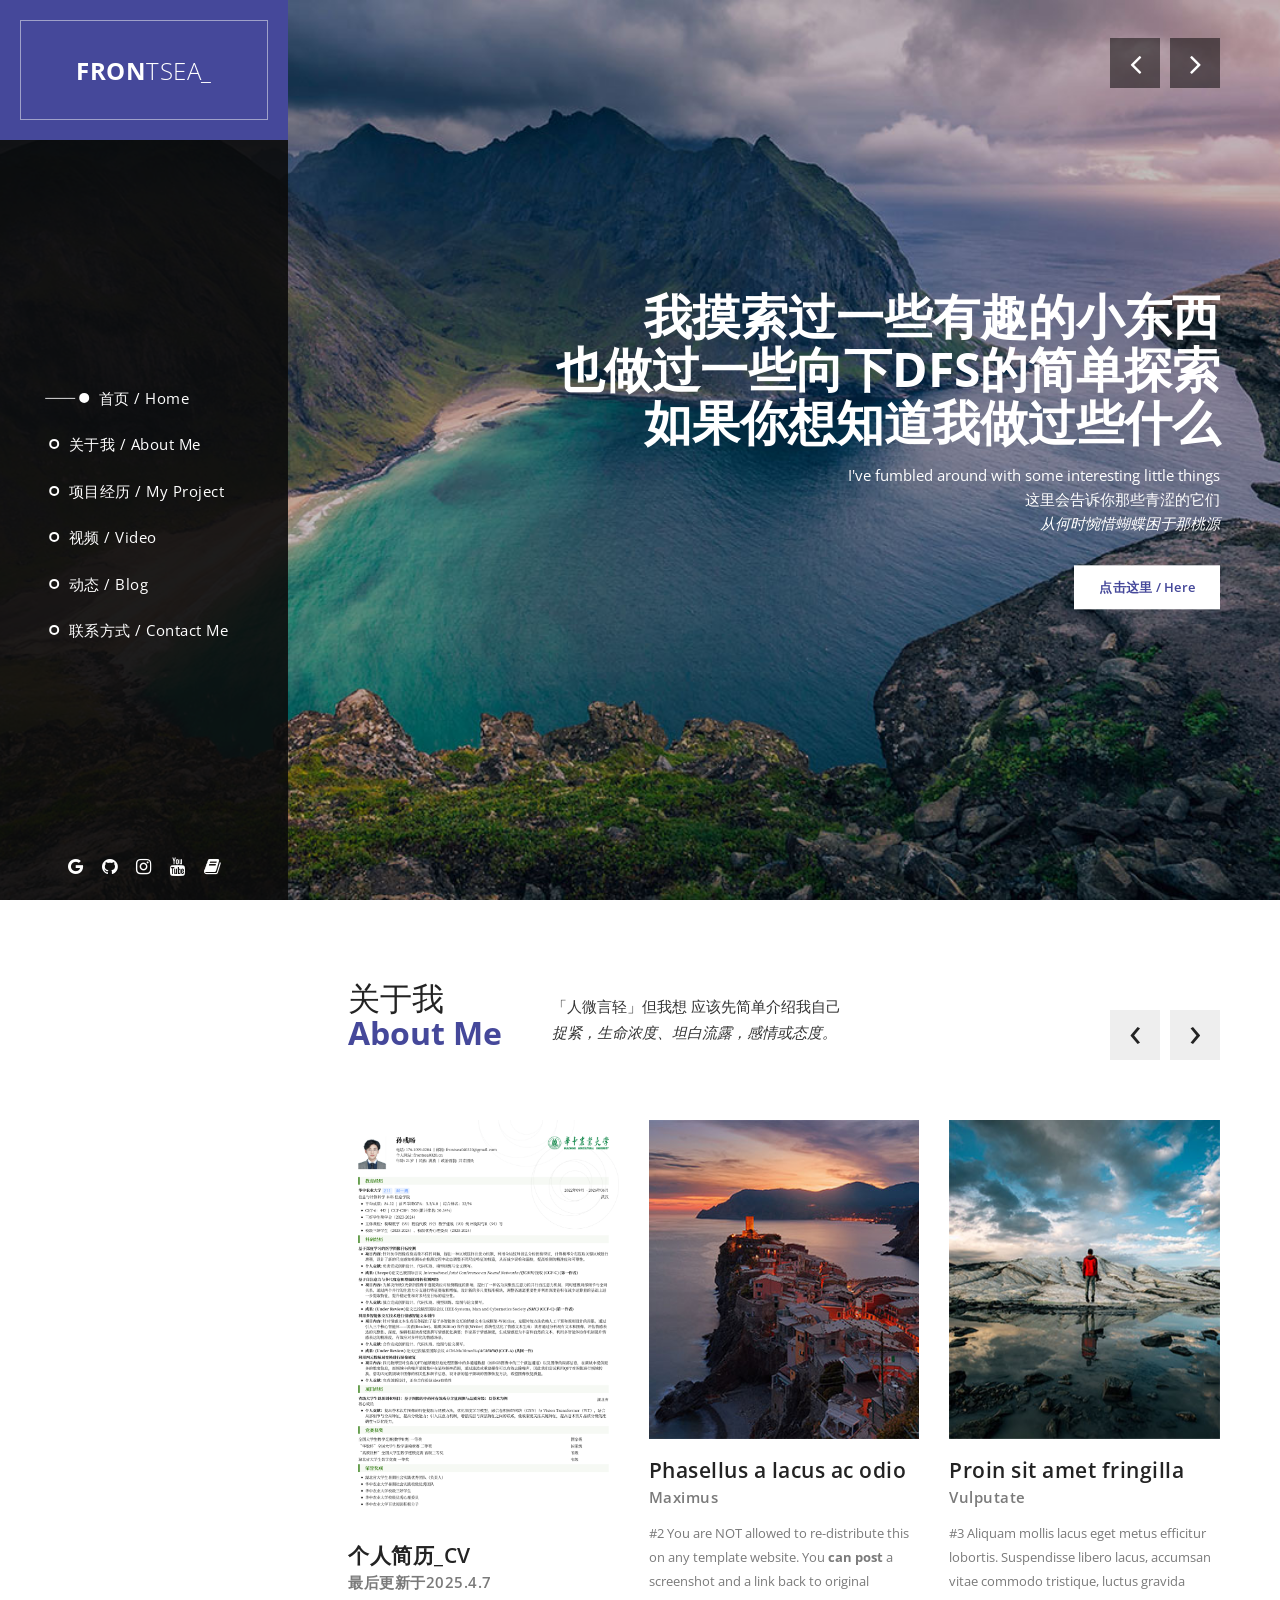
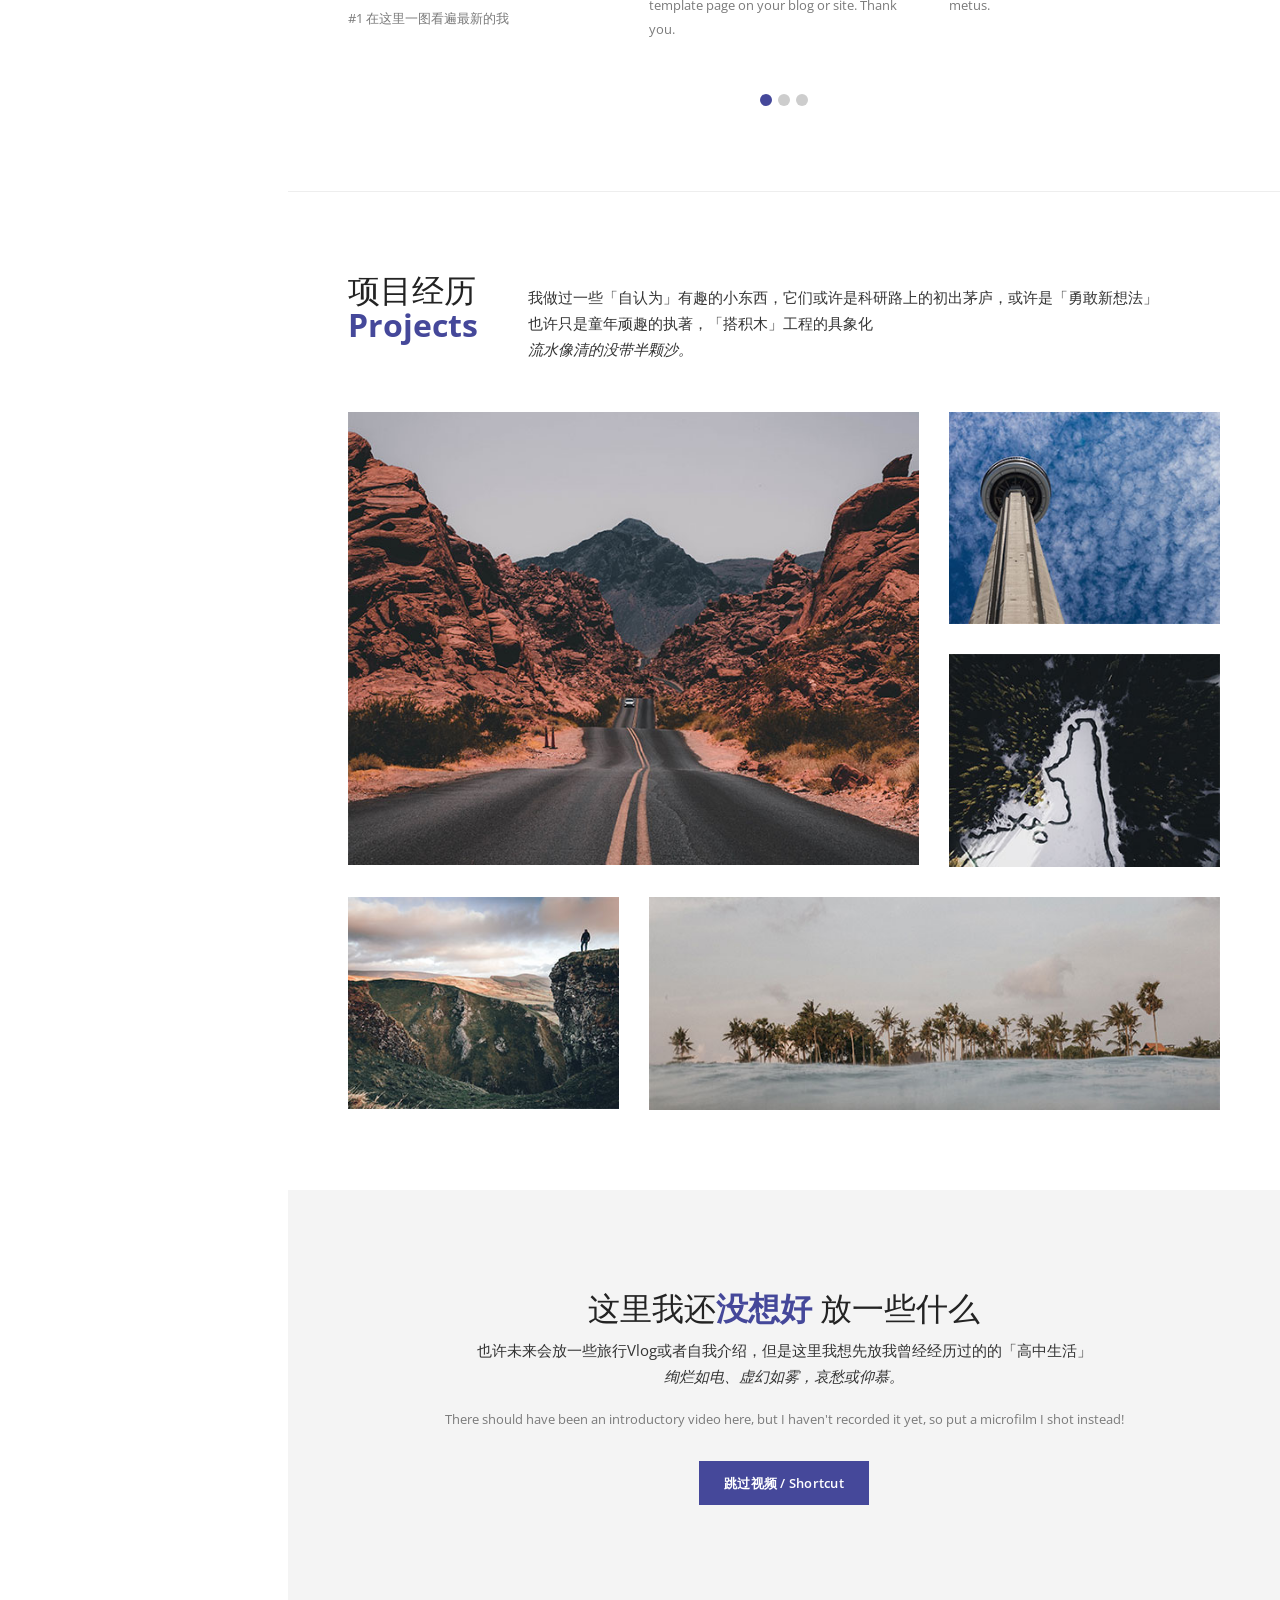
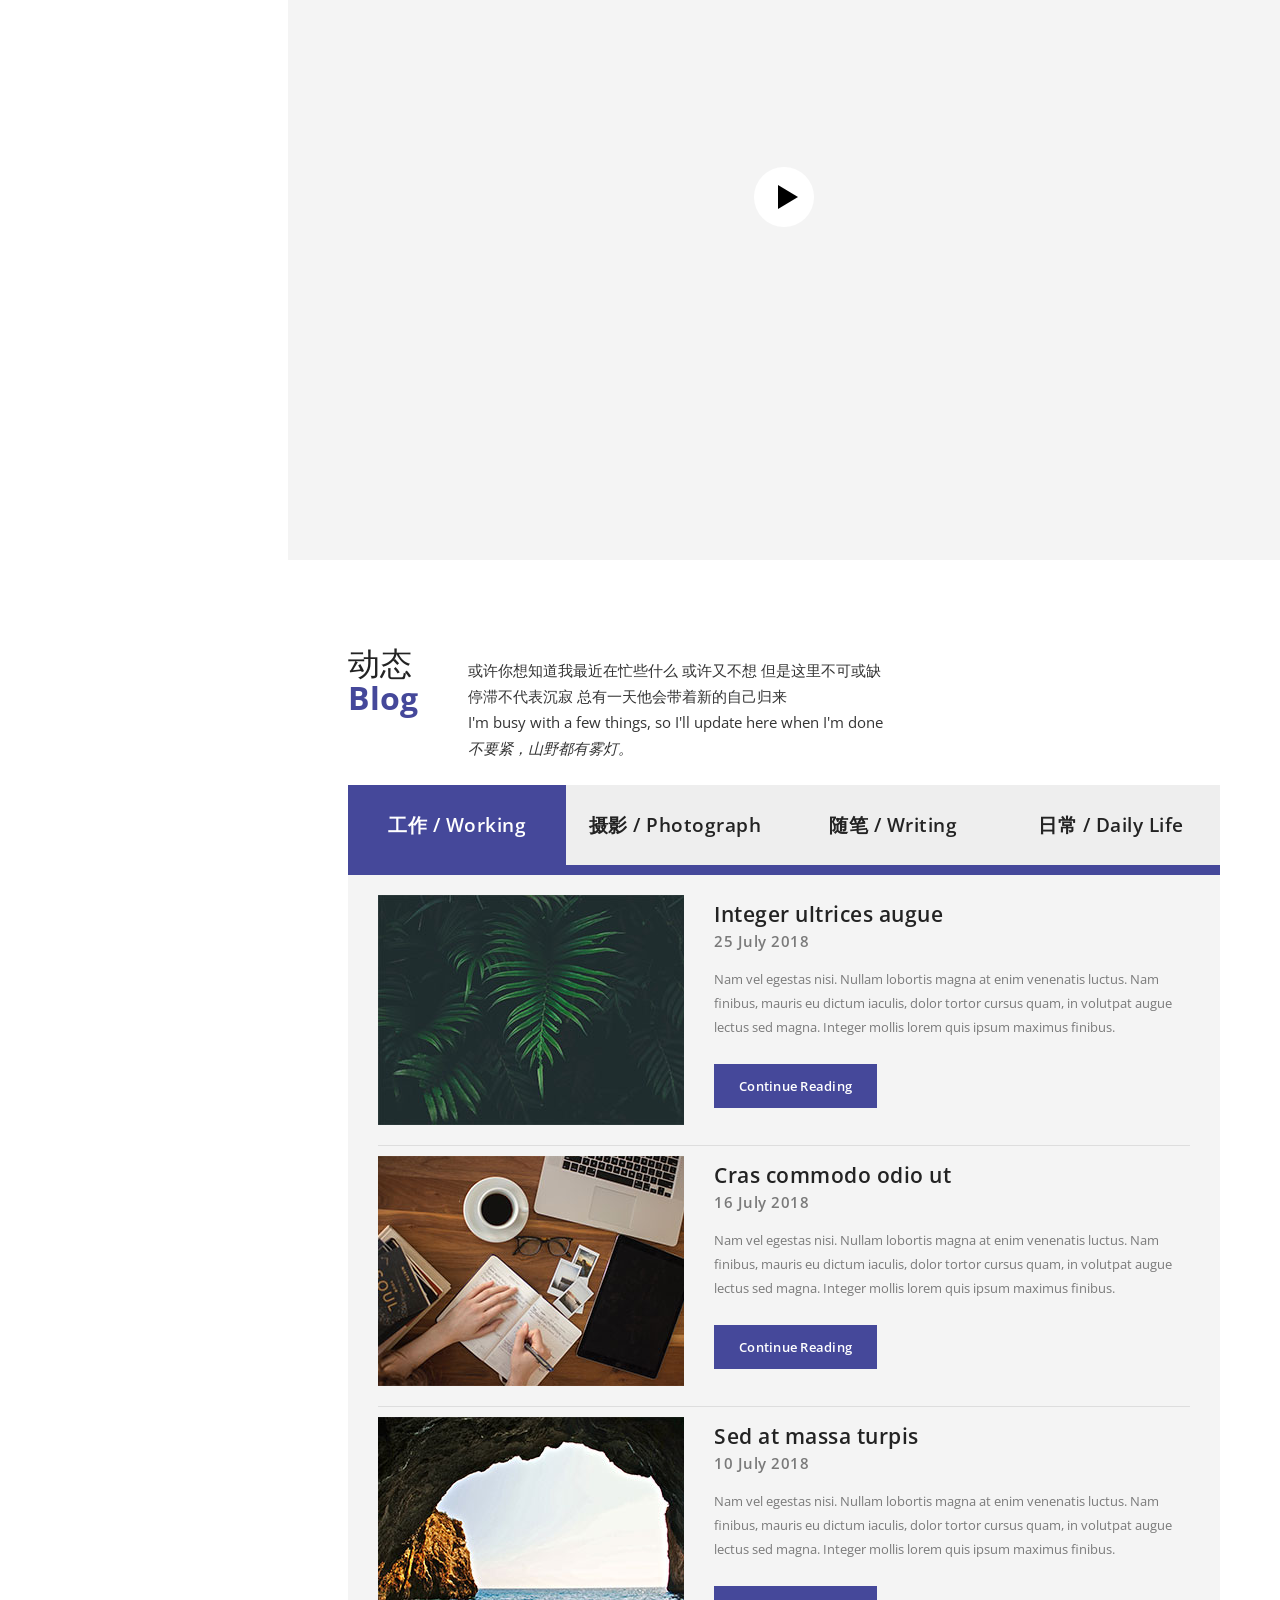
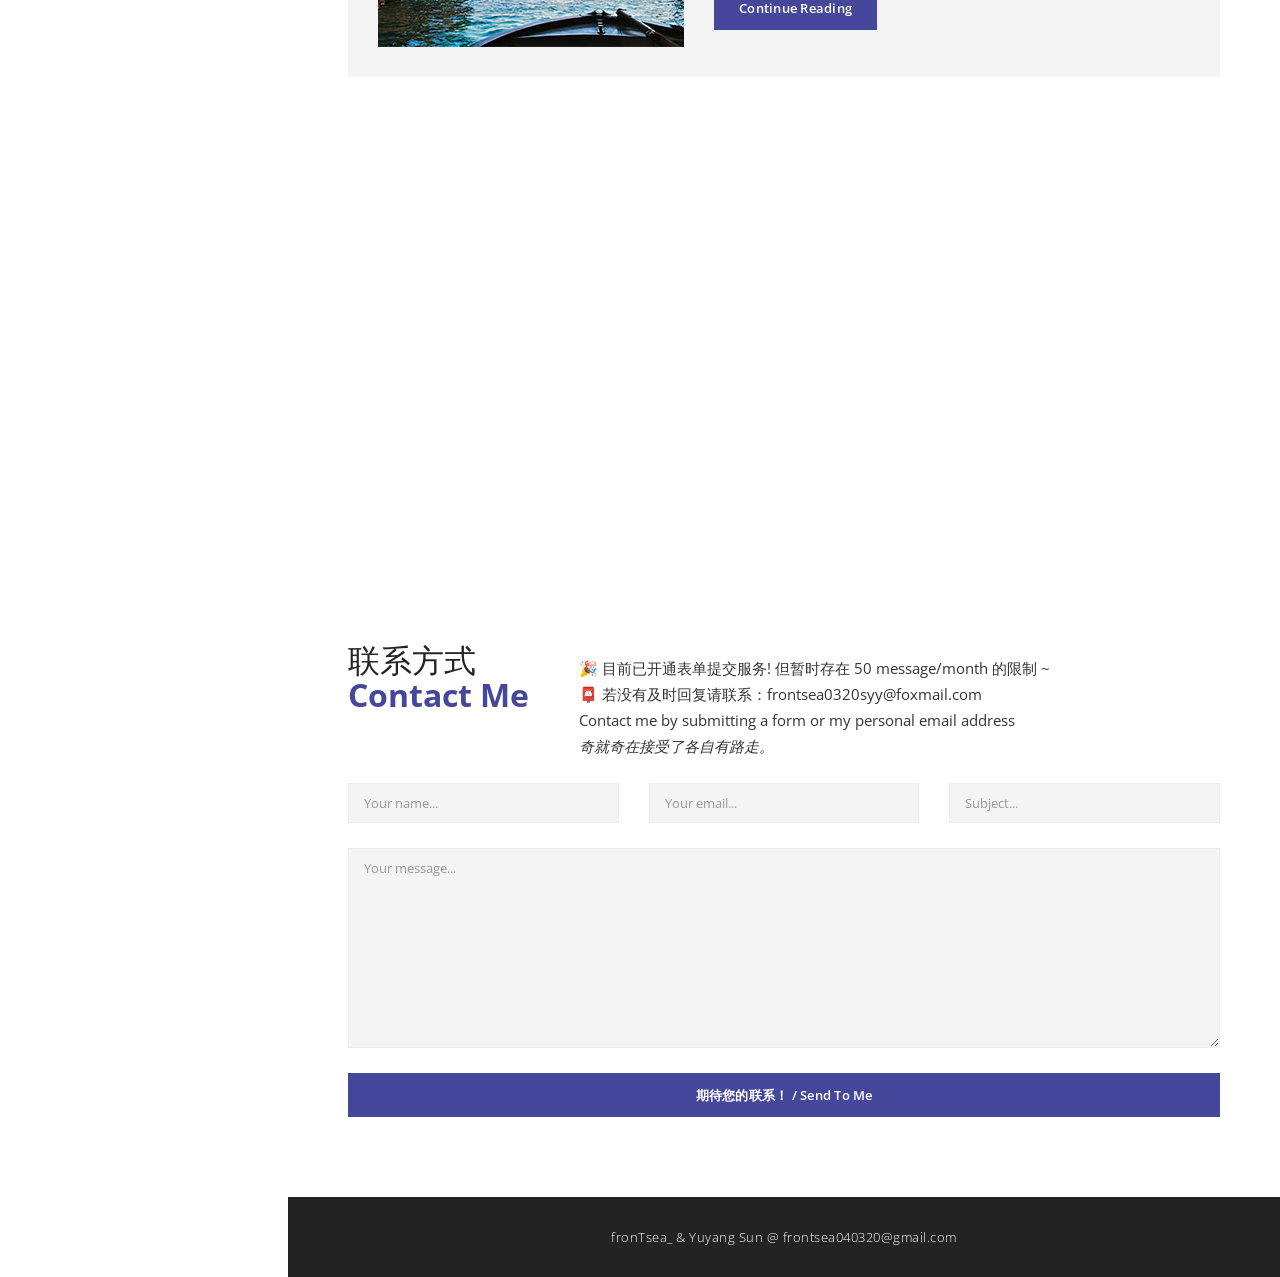
==== commit 30045306: "4.7" ====
--- a/index.html
+++ b/index.html
@@ -183,15 +183,15 @@
                     <div class="owl-carousel owl-theme">
                         <div class="item">
                             <div class="image">
-                                <img src="img/featured_1.jpg" alt="">
-                                <div class="featured-button button">
-                                    <a href="#projects">Continue Reading</a>
-                                </div>
-                            </div>
-                            <div class="text-content">
-                                <h4>Lorem ipsum dolor</h4>
-                                <span>Proin et sapien</span>
-                                <p>#1 You are allowed to use Sentra Template for your business or client websites. You can use it for commercial or non-commercial or educational purposes.</p>
+                                <img src="img/cv.jpg" alt="">
+                                <div class="featured-button button">
+                                    <a href="#projects">Continue Reading</a>
+                                </div>
+                            </div>
+                            <div class="text-content">
+                                <h4>个人简历_CV</h4>
+                                <span>最后更新于2025.4.7</span>
+                                <p>#1 在这里一图看遍最新的我</p>
                             </div>
                         </div>
                         <div class="item">
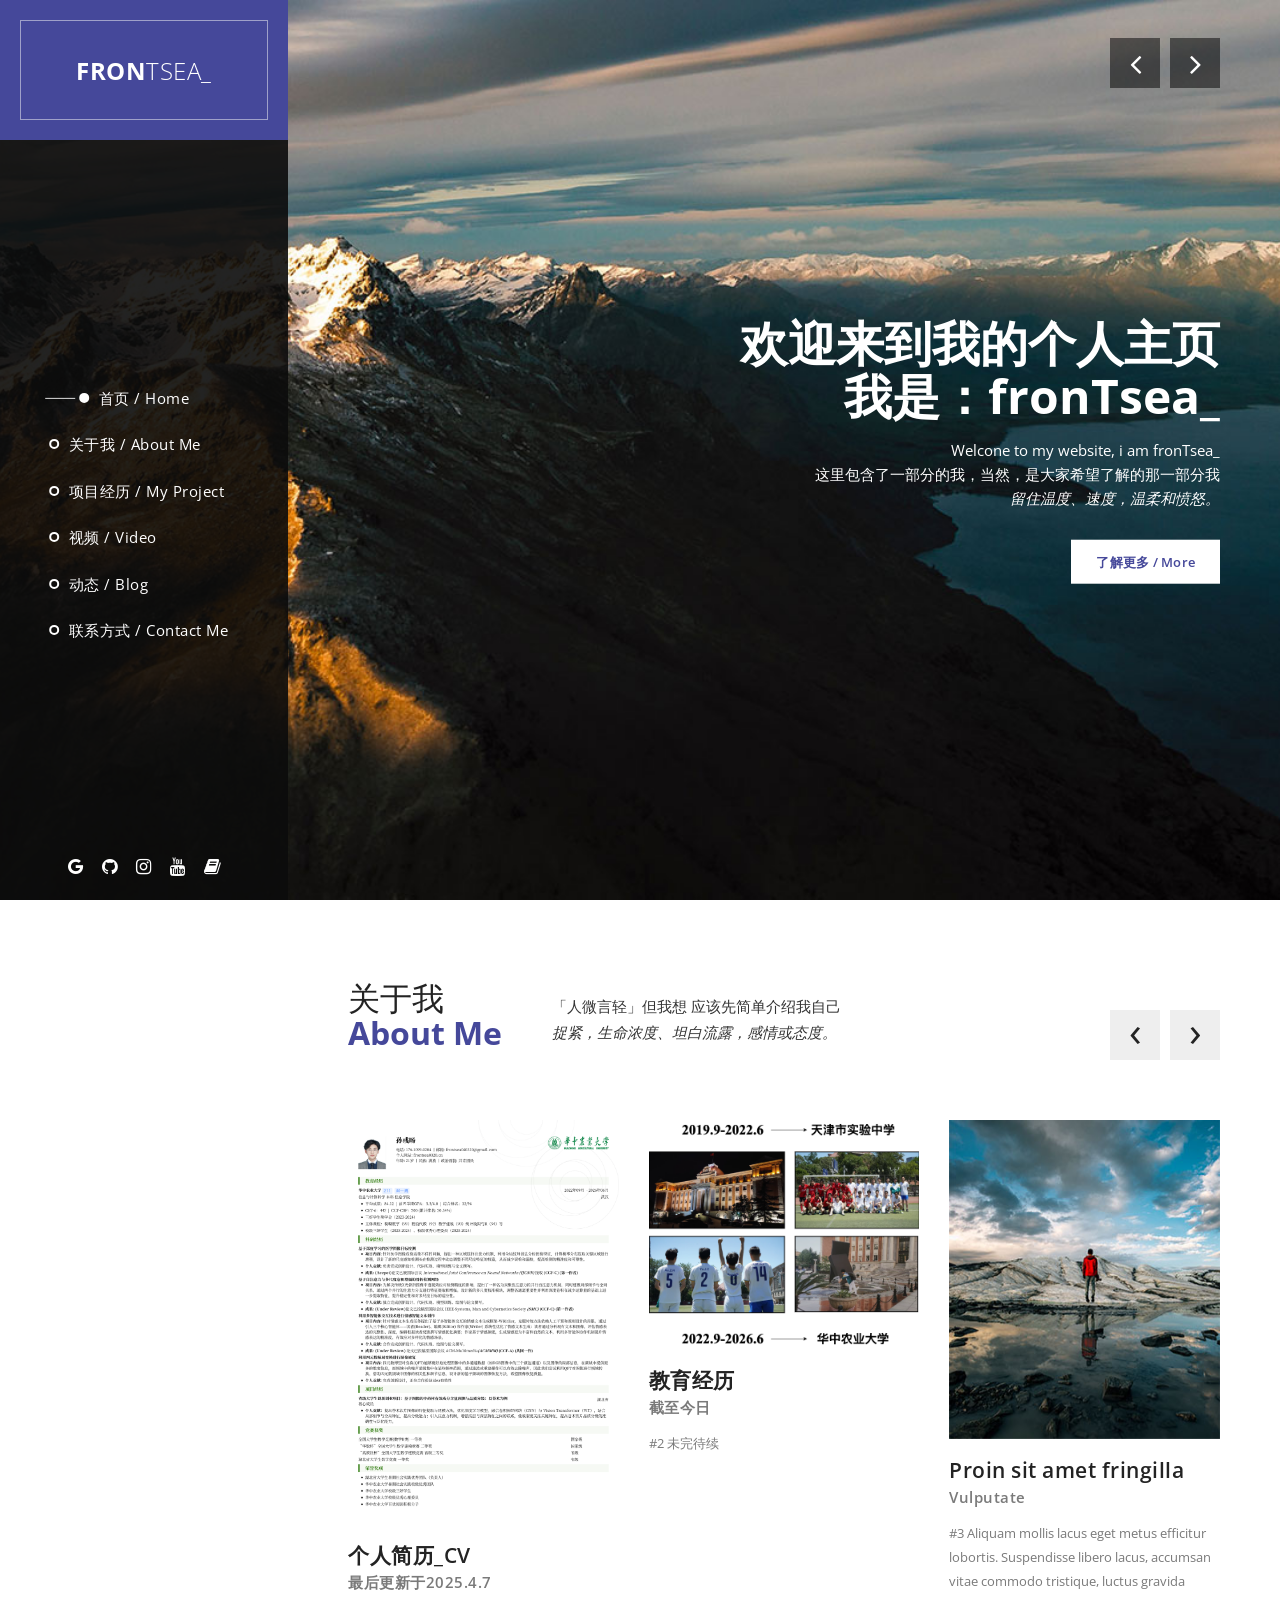
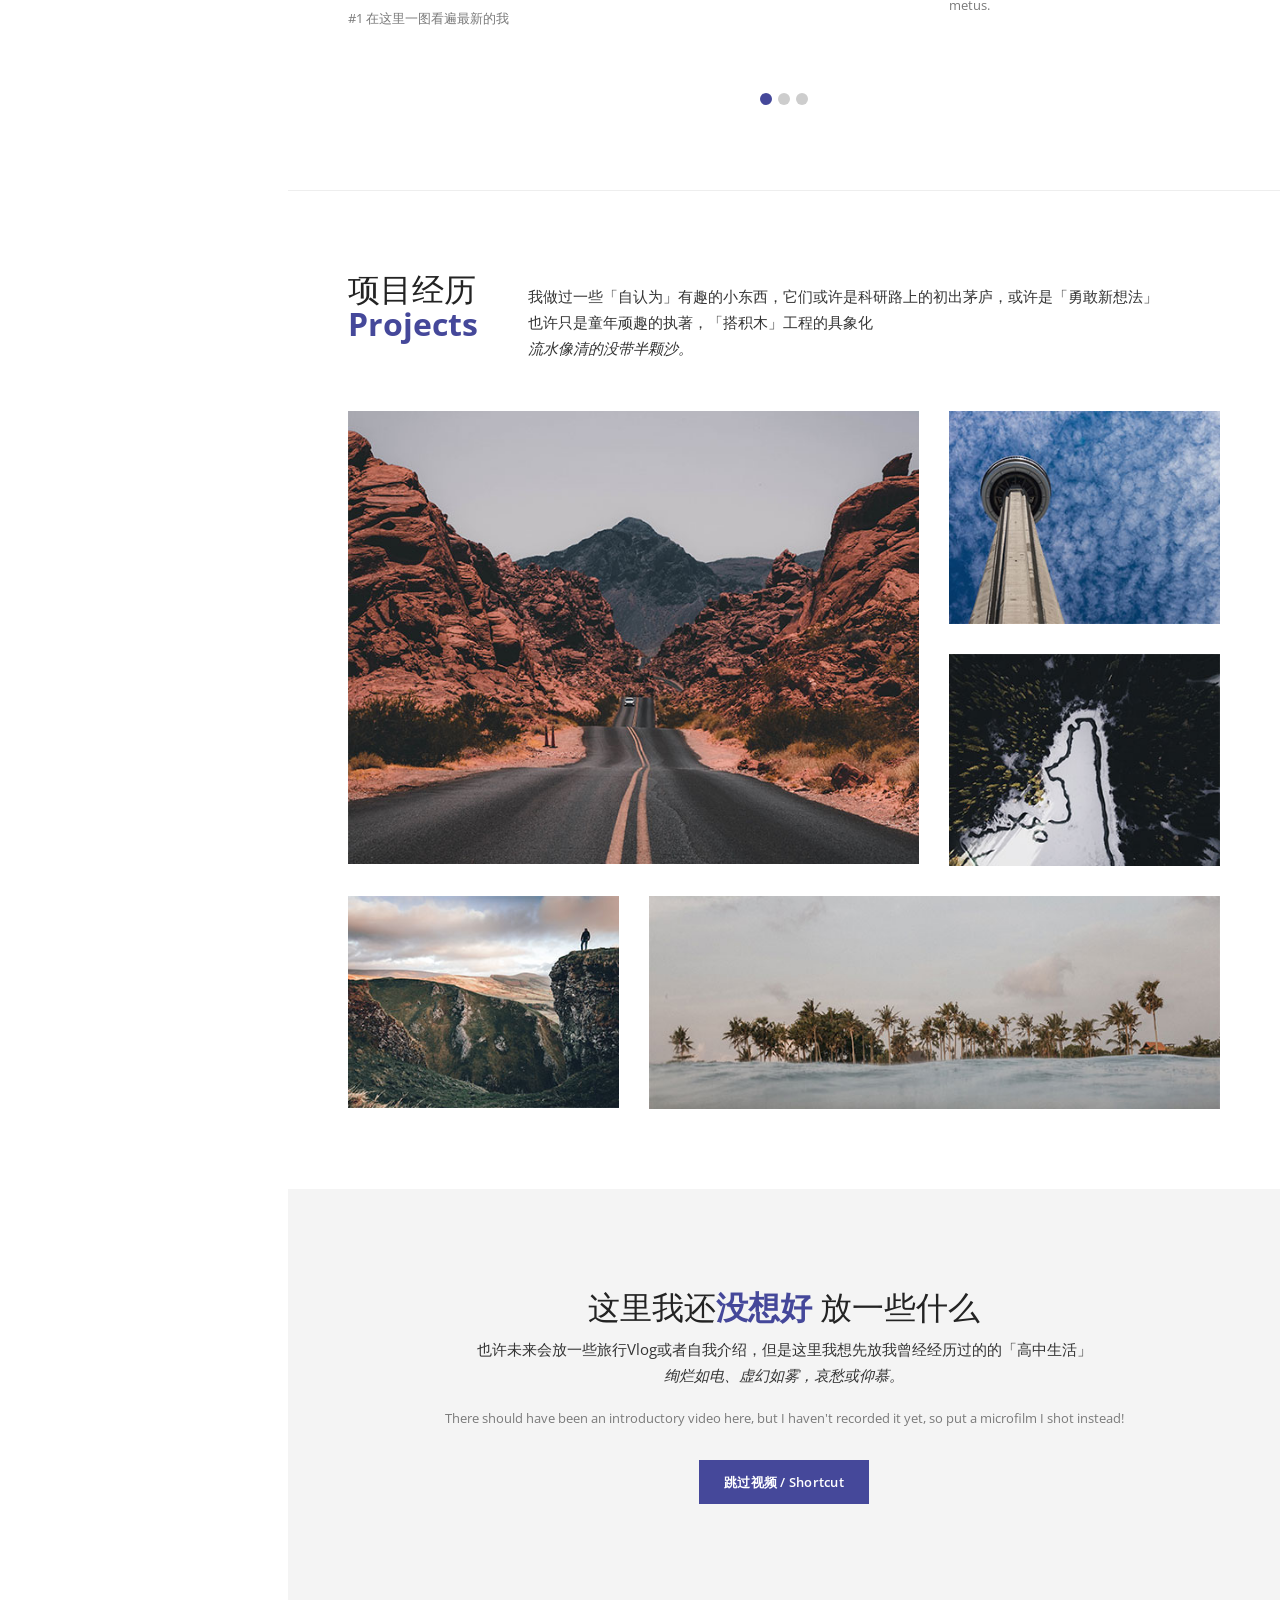
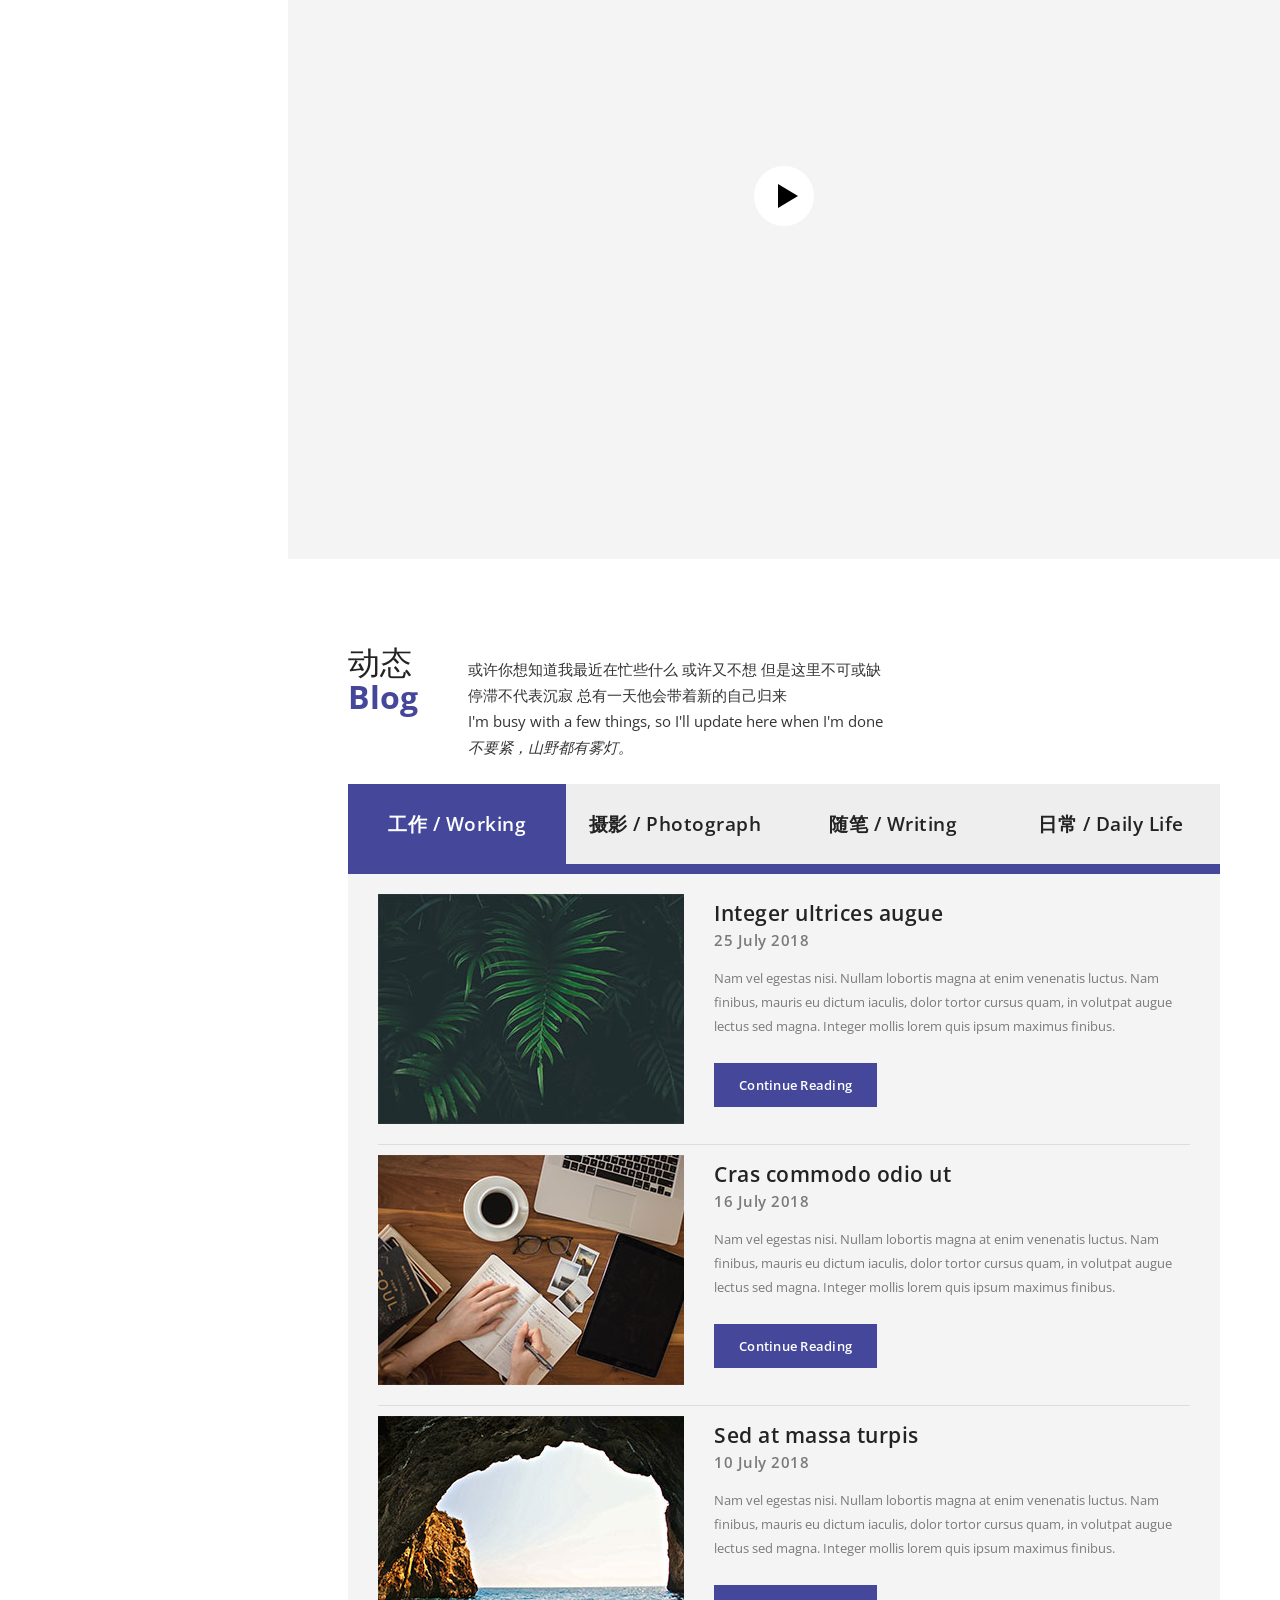
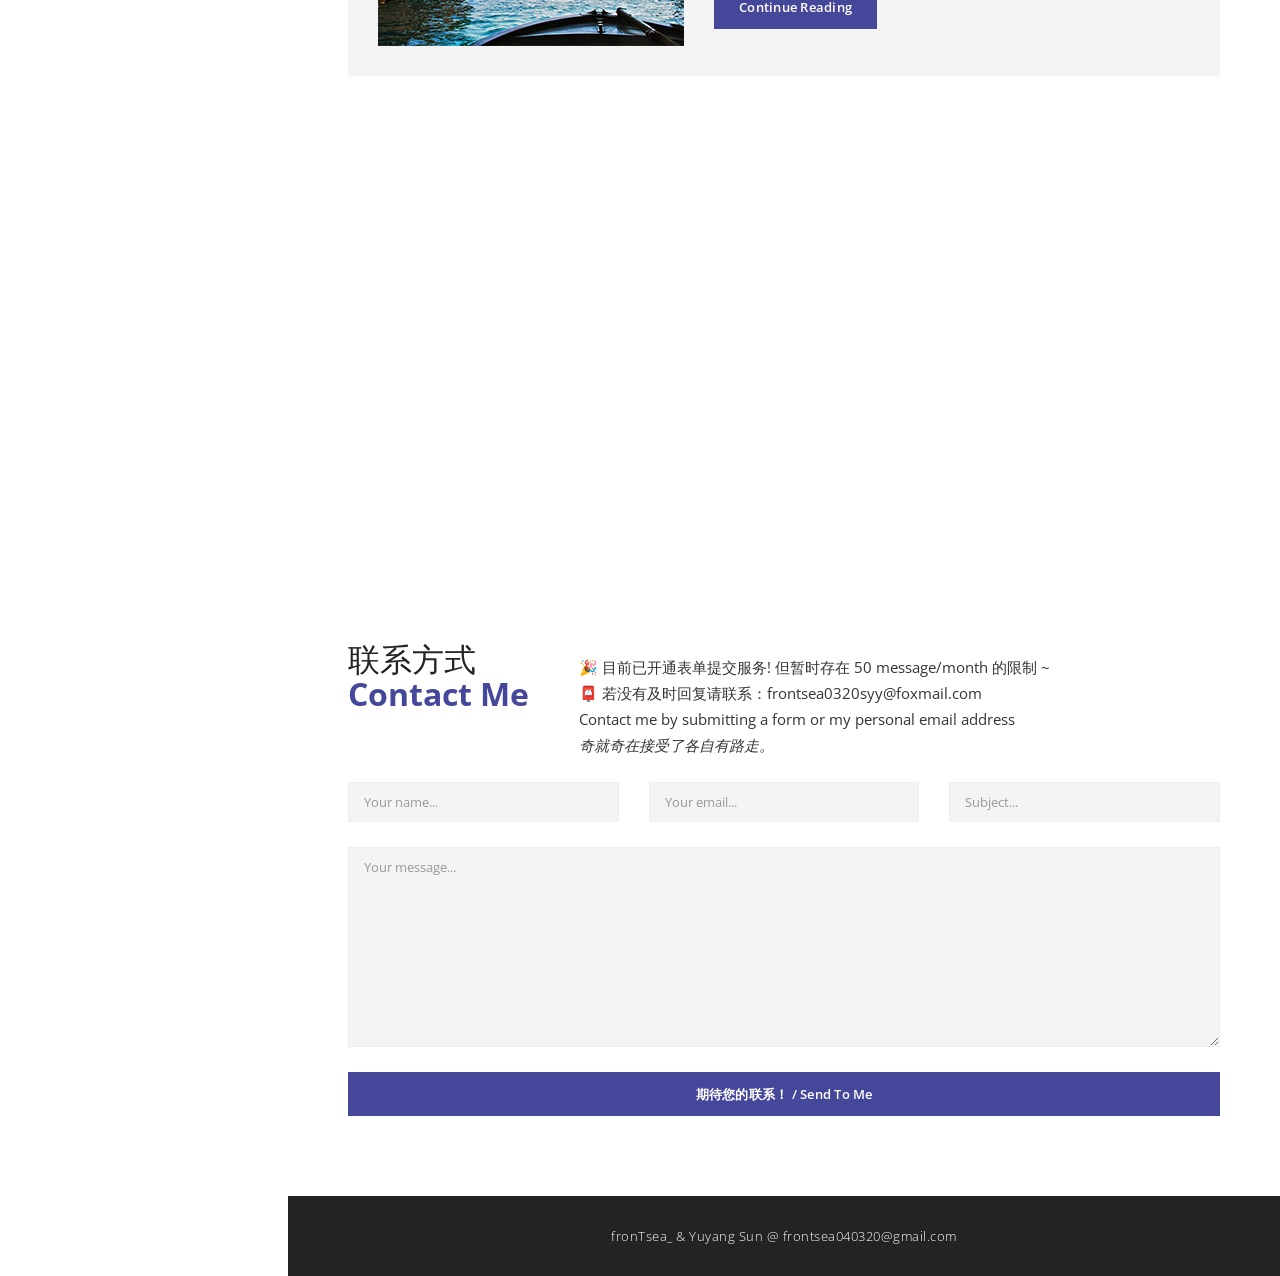
==== commit 349ddd7a: "4.8" ====
--- a/index.html
+++ b/index.html
@@ -196,15 +196,15 @@
                         </div>
                         <div class="item">
                             <div class="image">
-                                <img src="img/featured_2.jpg" alt="">
-                                <div class="featured-button button">
-                                    <a href="#projects">Continue Reading</a>
-                                </div>
-                            </div>
-                            <div class="text-content">
-                                <h4>Phasellus a lacus ac odio</h4>
-                                <span>Maximus</span>
-                                <p>#2 You are NOT allowed to re-distribute this on any template website. You <strong>can post</strong> a screenshot and a link back to original template page on your blog or site. Thank you.</p>
+                                <img src="img/edu_experience.png" alt="">
+                                <div class="featured-button button">
+                                    <a href="#projects">Continue Reading</a>
+                                </div>
+                            </div>
+                            <div class="text-content">
+                                <h4>教育经历</h4>
+                                <span>截至今日</span>
+                                <p>#2 未完待续</p>
                             </div>
                         </div>
                         <div class="item">
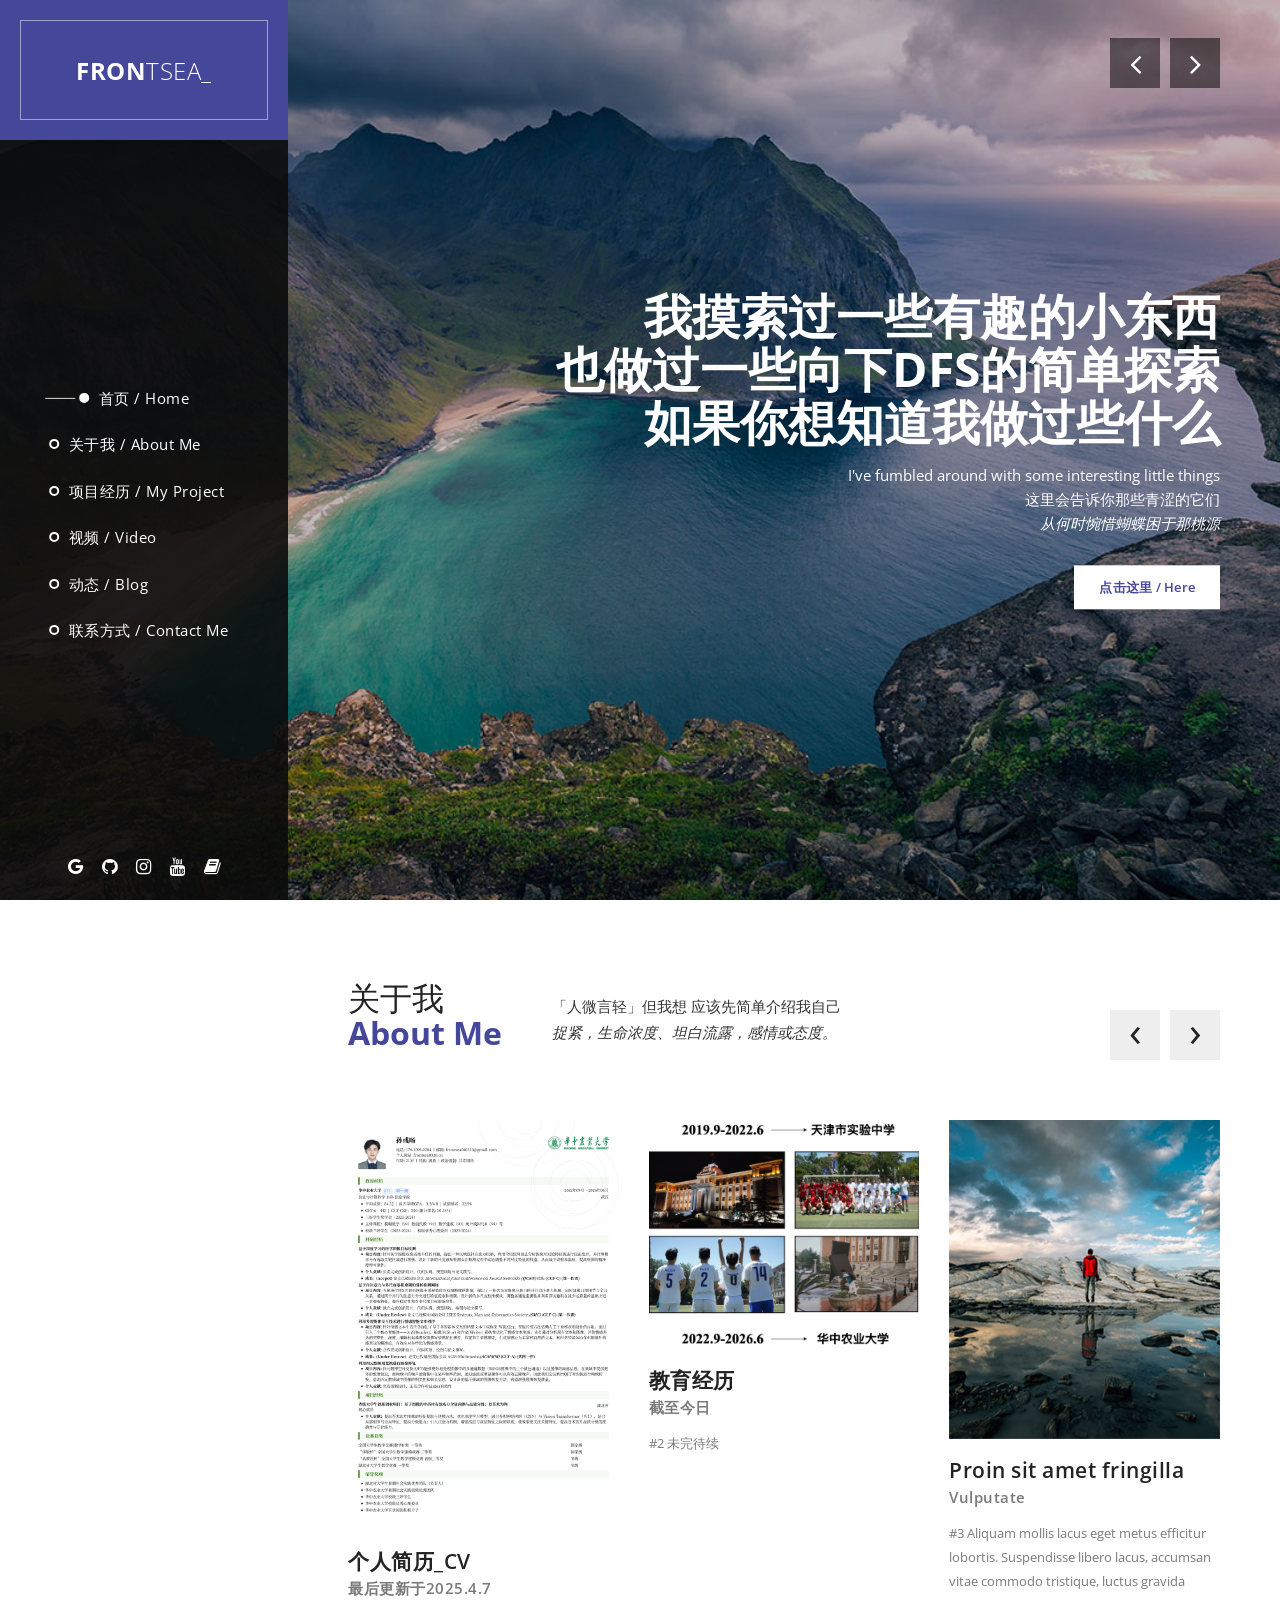
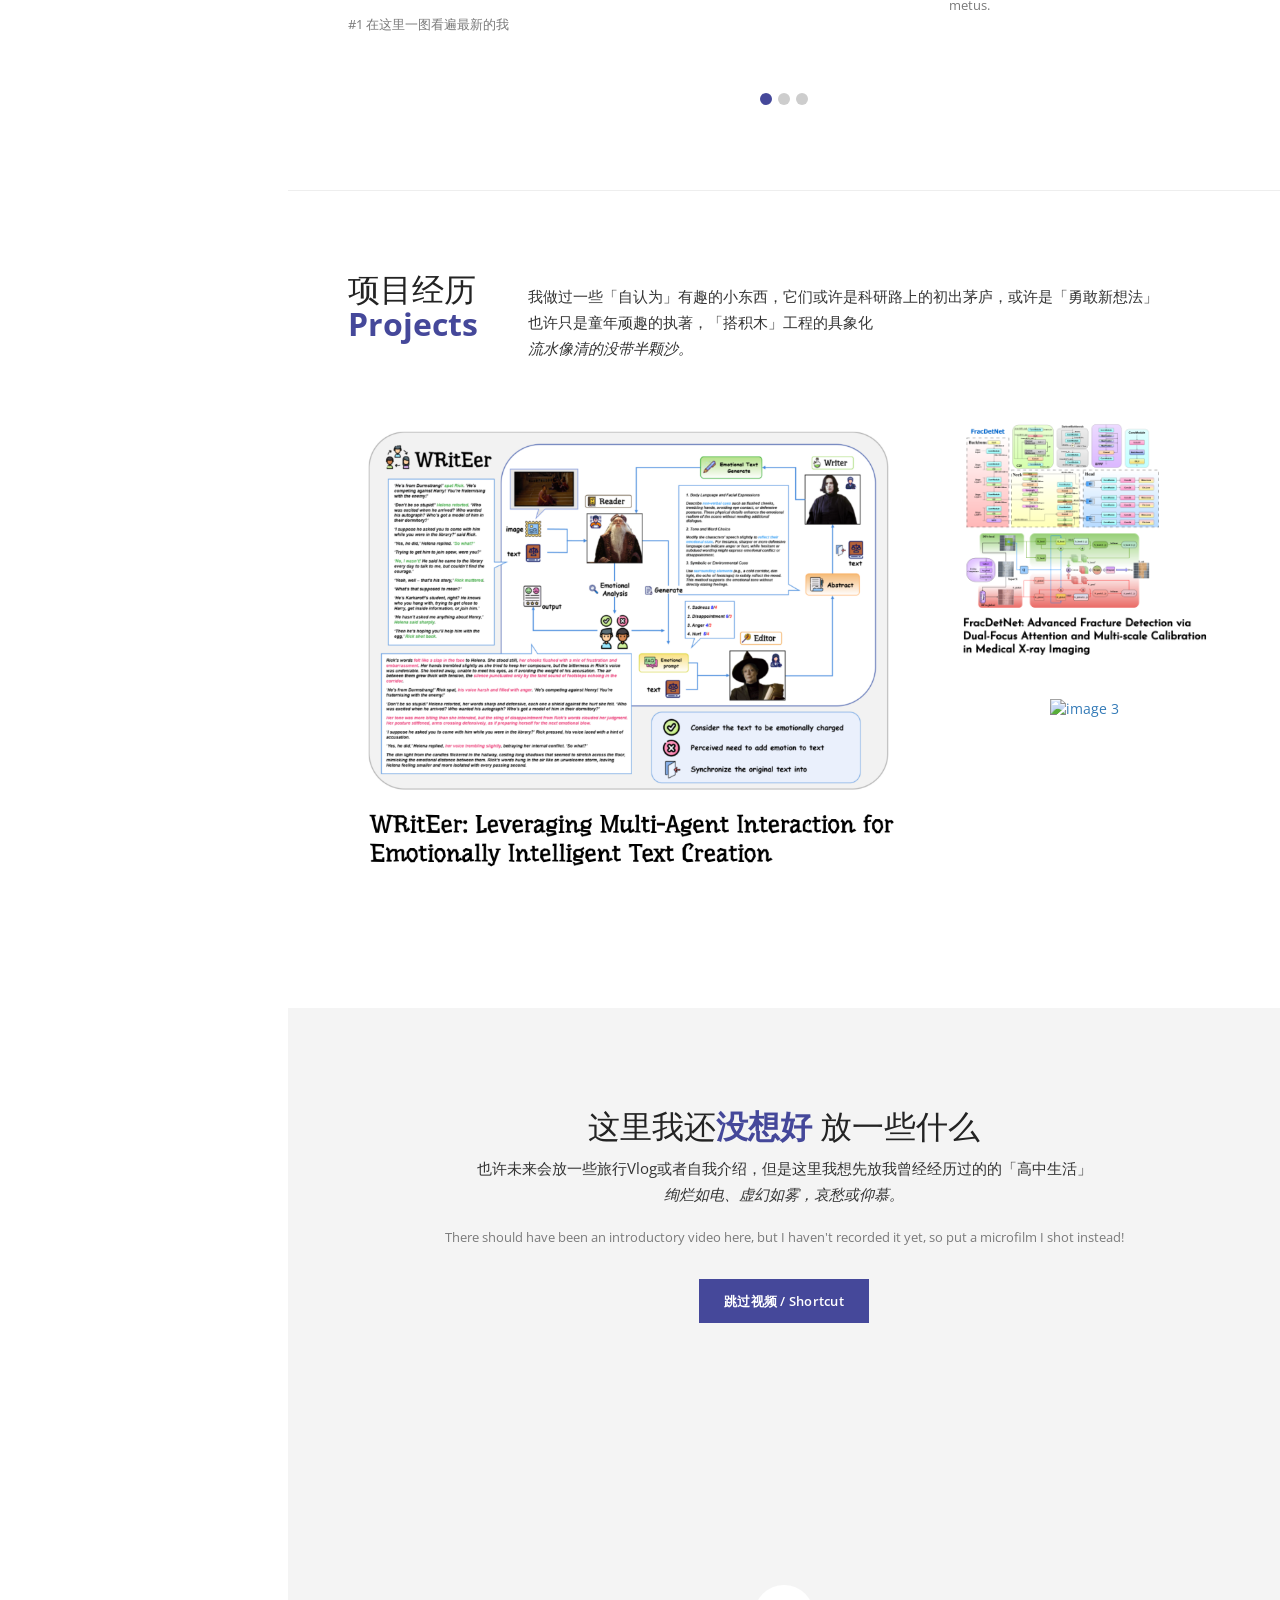
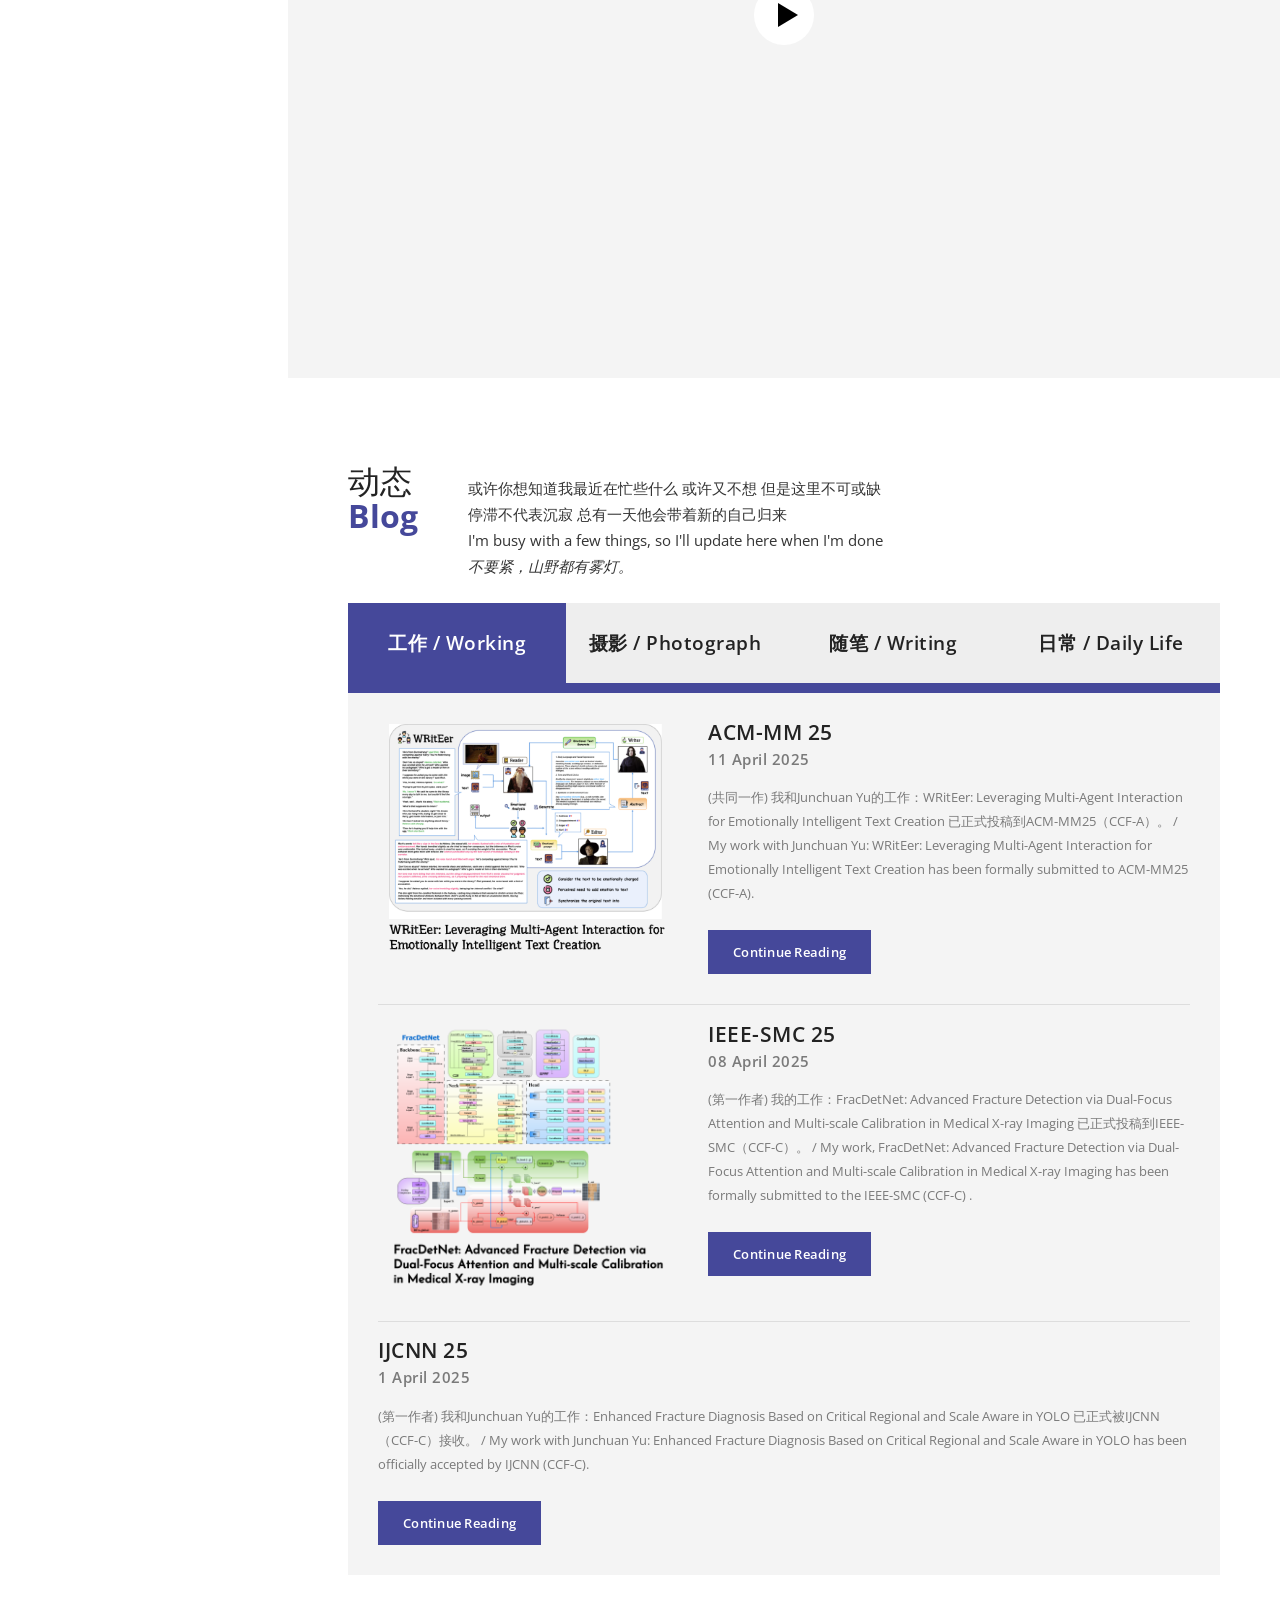
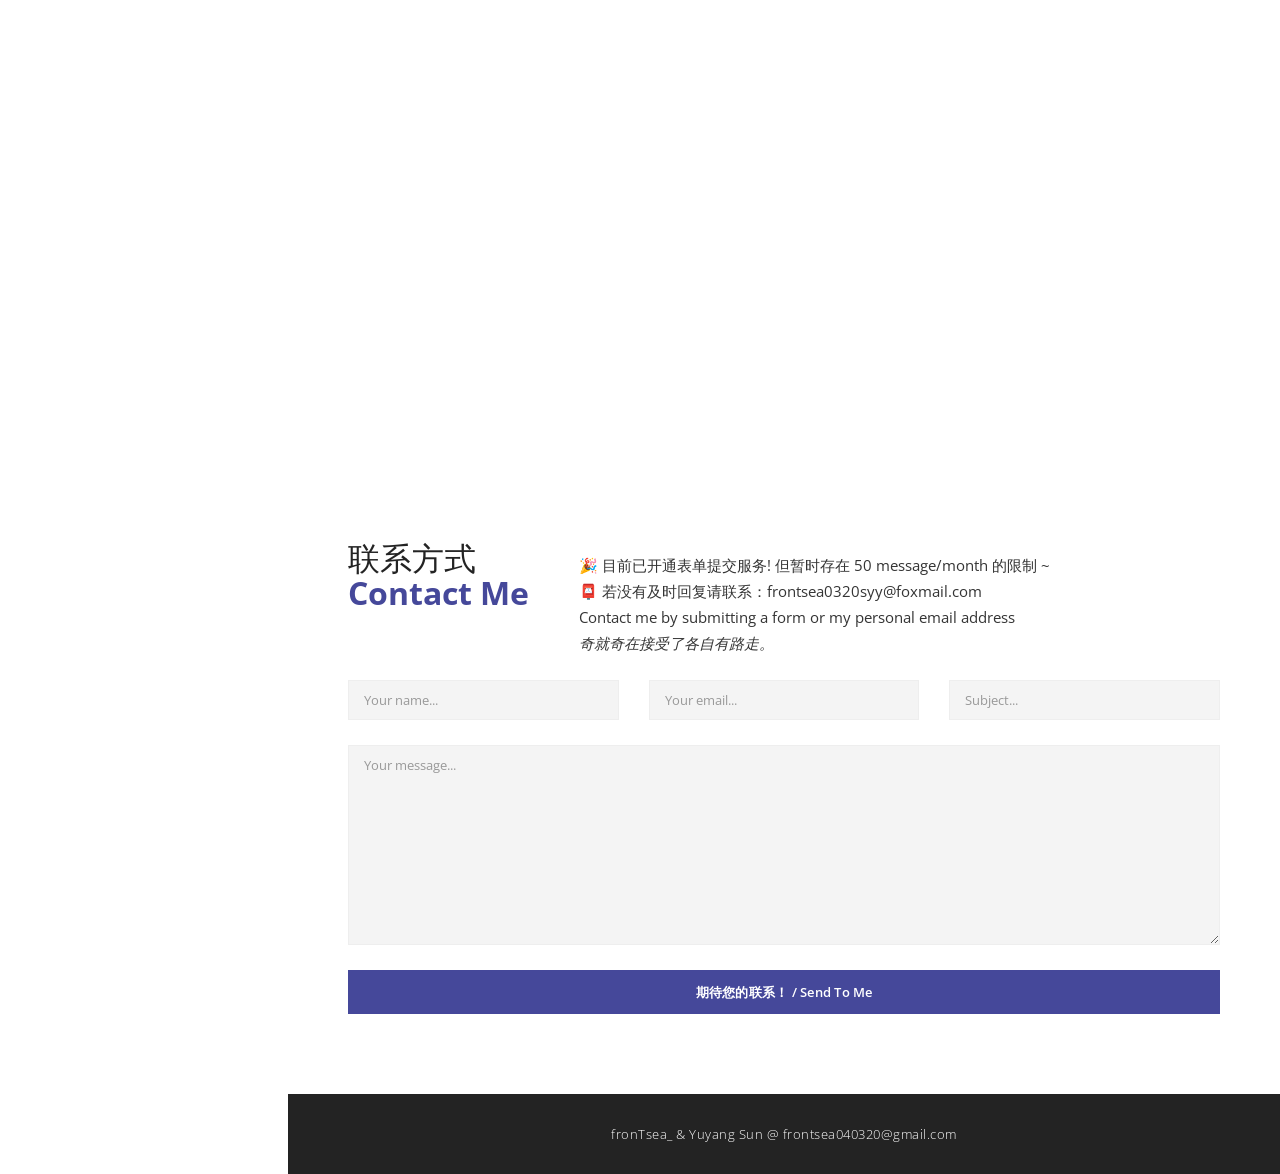
==== commit e0efd570: "4.14 4.14" ====
--- a/index.html
+++ b/index.html
@@ -183,7 +183,7 @@
                     <div class="owl-carousel owl-theme">
                         <div class="item">
                             <div class="image">
-                                <img src="img/cv.jpg" alt="">
+                                <img src="img/cv.png" alt="">
                                 <div class="featured-button button">
                                     <a href="#projects">Continue Reading</a>
                                 </div>
@@ -314,27 +314,17 @@
                         <div class="row">
                             <div class="item">
                                 <div class="col-md-8">
-                                    <a href="img/portfolio_big_1.jpg" data-lightbox="image"><img src="img/portfolio_1.jpg" alt="image 1"></a>
+                                    <a href="img/agent.png" data-lightbox="image"><img src="img/agent.png" alt="image 1"></a>
                                 </div>
                             </div>
                             <div class="item second-item">
                                 <div class="col-md-4">
-                                    <a href="img/portfolio_big_2.jpg" data-lightbox="image"><img src="img/portfolio_2.jpg" alt="image 2"></a>
+                                    <a href="img/fracdetnet.png" data-lightbox="image"><img src="img/fracdetnet.png" alt="image 2"></a>
                                 </div>
                             </div>
                             <div class="item">
                                 <div class="col-md-4">
-                                    <a href="img/portfolio_big_3.jpg" data-lightbox="image"><img src="img/portfolio_3.jpg" alt="image 3"></a>
-                                </div>
-                            </div>
-                            <div class="item">
-                                <div class="col-md-4">
-                                    <a href="img/portfolio_big_4.jpg" data-lightbox="image"><img src="img/portfolio_4.jpg" alt="image 4"></a>
-                                </div>
-                            </div>
-                            <div class="item">
-                                <div class="col-md-8">
-                                    <a href="img/portfolio_big_5.jpg" data-lightbox="image"><img src="img/portfolio_5.jpg" alt="image 5"></a>
+                                    <a href="img/crs.png" data-lightbox="image"><img src="img/crs.png" alt="image 3"></a>
                                 </div>
                             </div>
                         </div>
@@ -390,39 +380,39 @@
                                     <ul>
                                         <li>
                                             <div class="item">
-                                                <img src="img/blog_1.jpg" alt="">
-                                                <div class="text-content">
-                                                    <h4>Integer ultrices augue</h4>
-                                                    <span>25 July 2018</span>
-                                                    <p>Nam vel egestas nisi. Nullam lobortis magna at enim venenatis luctus. Nam finibus, mauris eu dictum iaculis, dolor tortor cursus quam, in volutpat augue lectus sed magna. Integer mollis lorem quis ipsum maximus finibus.</p>
-                                                    
-                                                    <div class="accent-button button">
-                                                        <a href="#contact">Continue Reading</a>
-                                                    </div>
-                                                </div>
-                                            </div>
-                                        </li>
-                                        <li>
-                                            <div class="item">
-                                                <img src="img/blog_2.jpg" alt="">
-                                                <div class="text-content">
-                                                    <h4>Cras commodo odio ut</h4>
-                                                    <span>16 July 2018</span>
-                                                    <p>Nam vel egestas nisi. Nullam lobortis magna at enim venenatis luctus. Nam finibus, mauris eu dictum iaculis, dolor tortor cursus quam, in volutpat augue lectus sed magna. Integer mollis lorem quis ipsum maximus finibus.</p>
-                                                    
-                                                    <div class="accent-button button">
-                                                        <a href="#contact">Continue Reading</a>
-                                                    </div>
-                                                </div>
-                                            </div>
-                                        </li>
-                                        <li>
-                                            <div class="item">
-                                                <img src="img/blog_3.jpg" alt="">
-                                                <div class="text-content">
-                                                    <h4>Sed at massa turpis</h4>
-                                                    <span>10 July 2018</span>
-                                                    <p>Nam vel egestas nisi. Nullam lobortis magna at enim venenatis luctus. Nam finibus, mauris eu dictum iaculis, dolor tortor cursus quam, in volutpat augue lectus sed magna. Integer mollis lorem quis ipsum maximus finibus.</p>
+                                                <img src="img/agent.png" alt="" style="width: 300px; height: auto;">
+                                                <div class="text-content">
+                                                    <h4>ACM-MM 25</h4>
+                                                    <span>11 April 2025</span>
+                                                    <p>(共同一作) 我和Junchuan Yu的工作：WRitEer: Leveraging Multi-Agent Interaction for Emotionally Intelligent Text Creation 已正式投稿到ACM-MM25（CCF-A）。 / My work with Junchuan Yu: WRitEer: Leveraging Multi-Agent Interaction for Emotionally Intelligent Text Creation has been formally submitted to ACM-MM25 (CCF-A).</p>
+                                                    
+                                                    <div class="accent-button button">
+                                                        <a href="#contact">Continue Reading</a>
+                                                    </div>
+                                                </div>
+                                            </div>
+                                        </li>
+                                        <li>
+                                            <div class="item">
+                                                <img src="img/fracdetnet.png" alt="" style="width: 300px; height: auto;">
+                                                <div class="text-content">
+                                                    <h4>IEEE-SMC 25</h4>
+                                                    <span>08 April 2025</span>
+                                                    <p>(第一作者) 我的工作：FracDetNet: Advanced Fracture Detection via Dual-Focus Attention and Multi-scale Calibration in Medical X-ray Imaging 已正式投稿到IEEE-SMC（CCF-C）。 / My work, FracDetNet: Advanced Fracture Detection via Dual-Focus Attention and Multi-scale Calibration in Medical X-ray Imaging has been formally submitted to the IEEE-SMC (CCF-C) .</p>
+                                                    
+                                                    <div class="accent-button button">
+                                                        <a href="#contact">Continue Reading</a>
+                                                    </div>
+                                                </div>
+                                            </div>
+                                        </li>
+                                        <li>
+                                            <div class="item">
+                                                <img src="img/crs.png" alt="" style="width: 300px; height: auto;">
+                                                <div class="text-content">
+                                                    <h4>IJCNN 25</h4>
+                                                    <span>1 April 2025</span>
+                                                    <p>(第一作者) 我和Junchuan Yu的工作：Enhanced Fracture Diagnosis Based on Critical Regional and Scale Aware in YOLO 已正式被IJCNN（CCF-C）接收。 / My work with Junchuan Yu: Enhanced Fracture Diagnosis Based on Critical Regional and Scale Aware in YOLO has been officially accepted by IJCNN (CCF-C).</p>
                                                     
                                                     <div class="accent-button button">
                                                         <a href="#contact">Continue Reading</a>
--- a/css/templatemo-style.css
+++ b/css/templatemo-style.css
@@ -814,6 +814,7 @@
 }
 #blog .tabgroup ul li .text-content {
   display: inline;
+  text-align: left; /* 确保文本内容左对齐 */
 }
 
 #blog .item .text-content h4 {
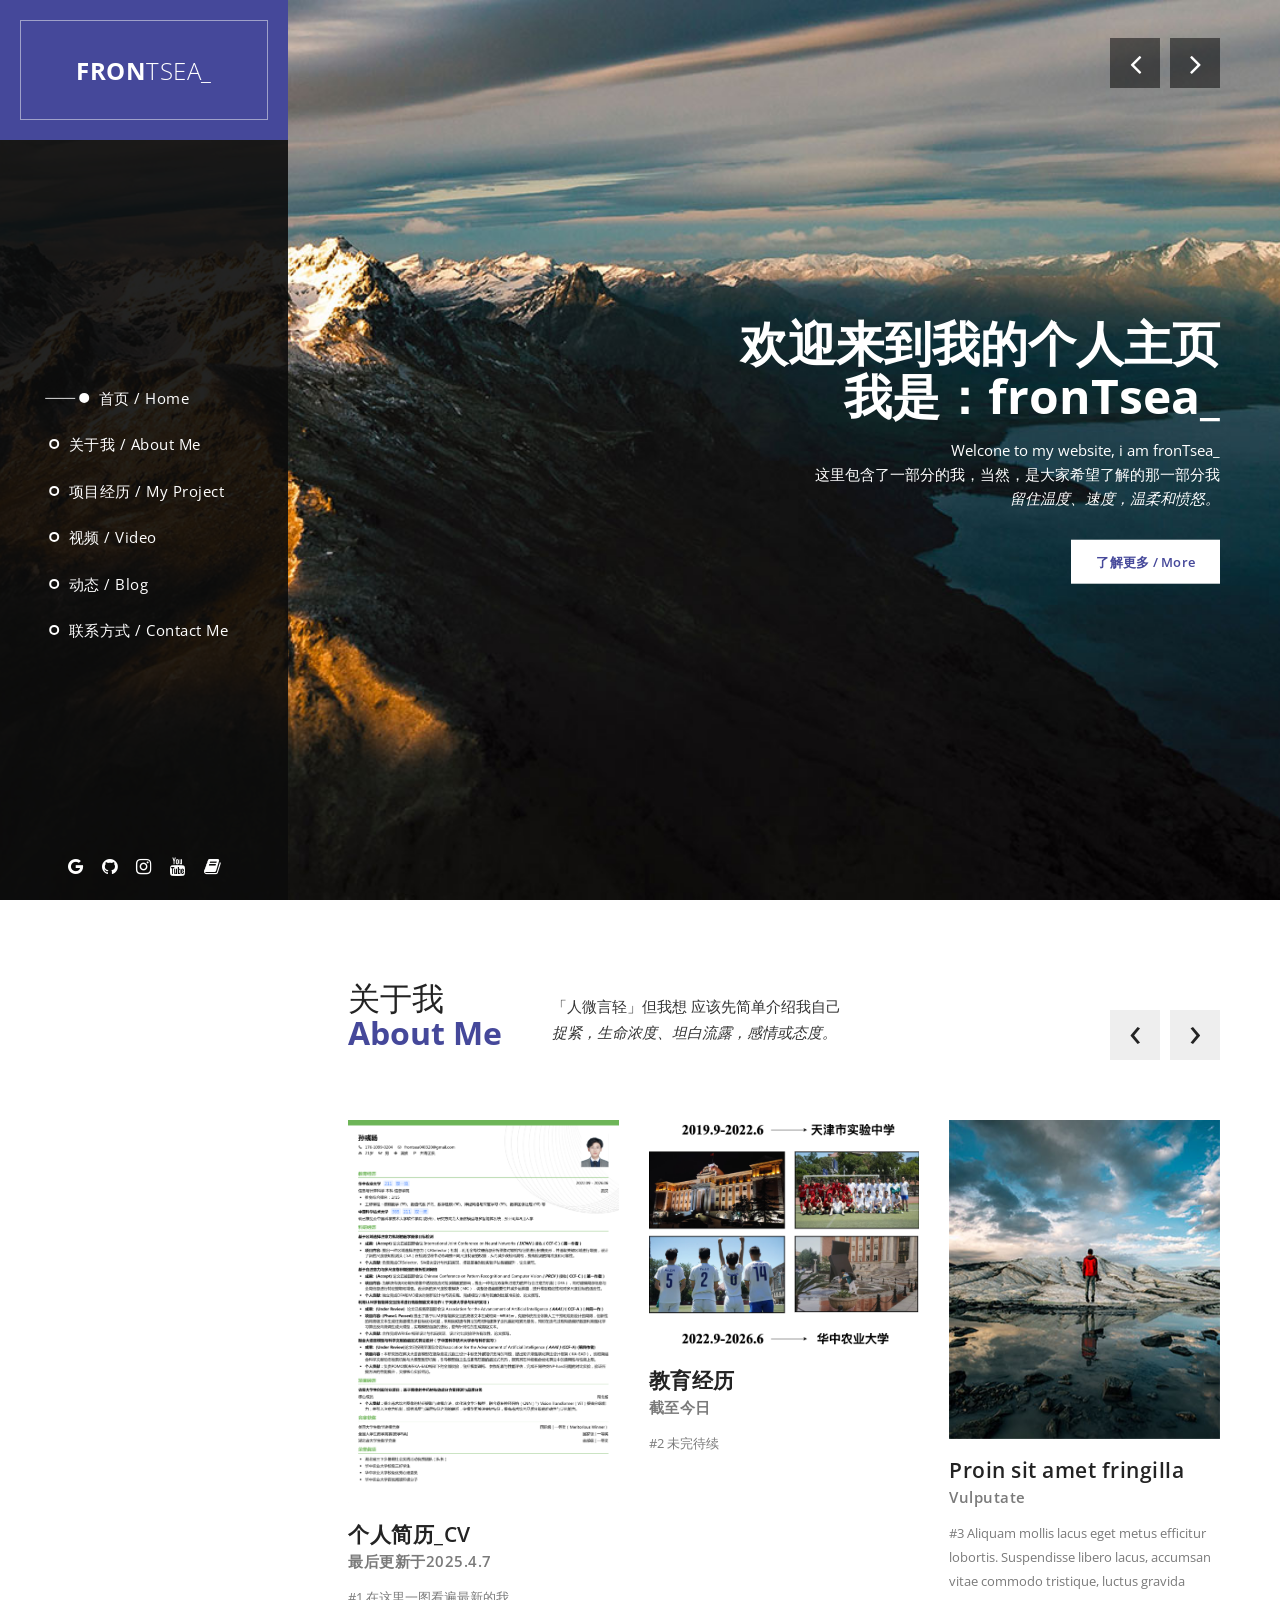
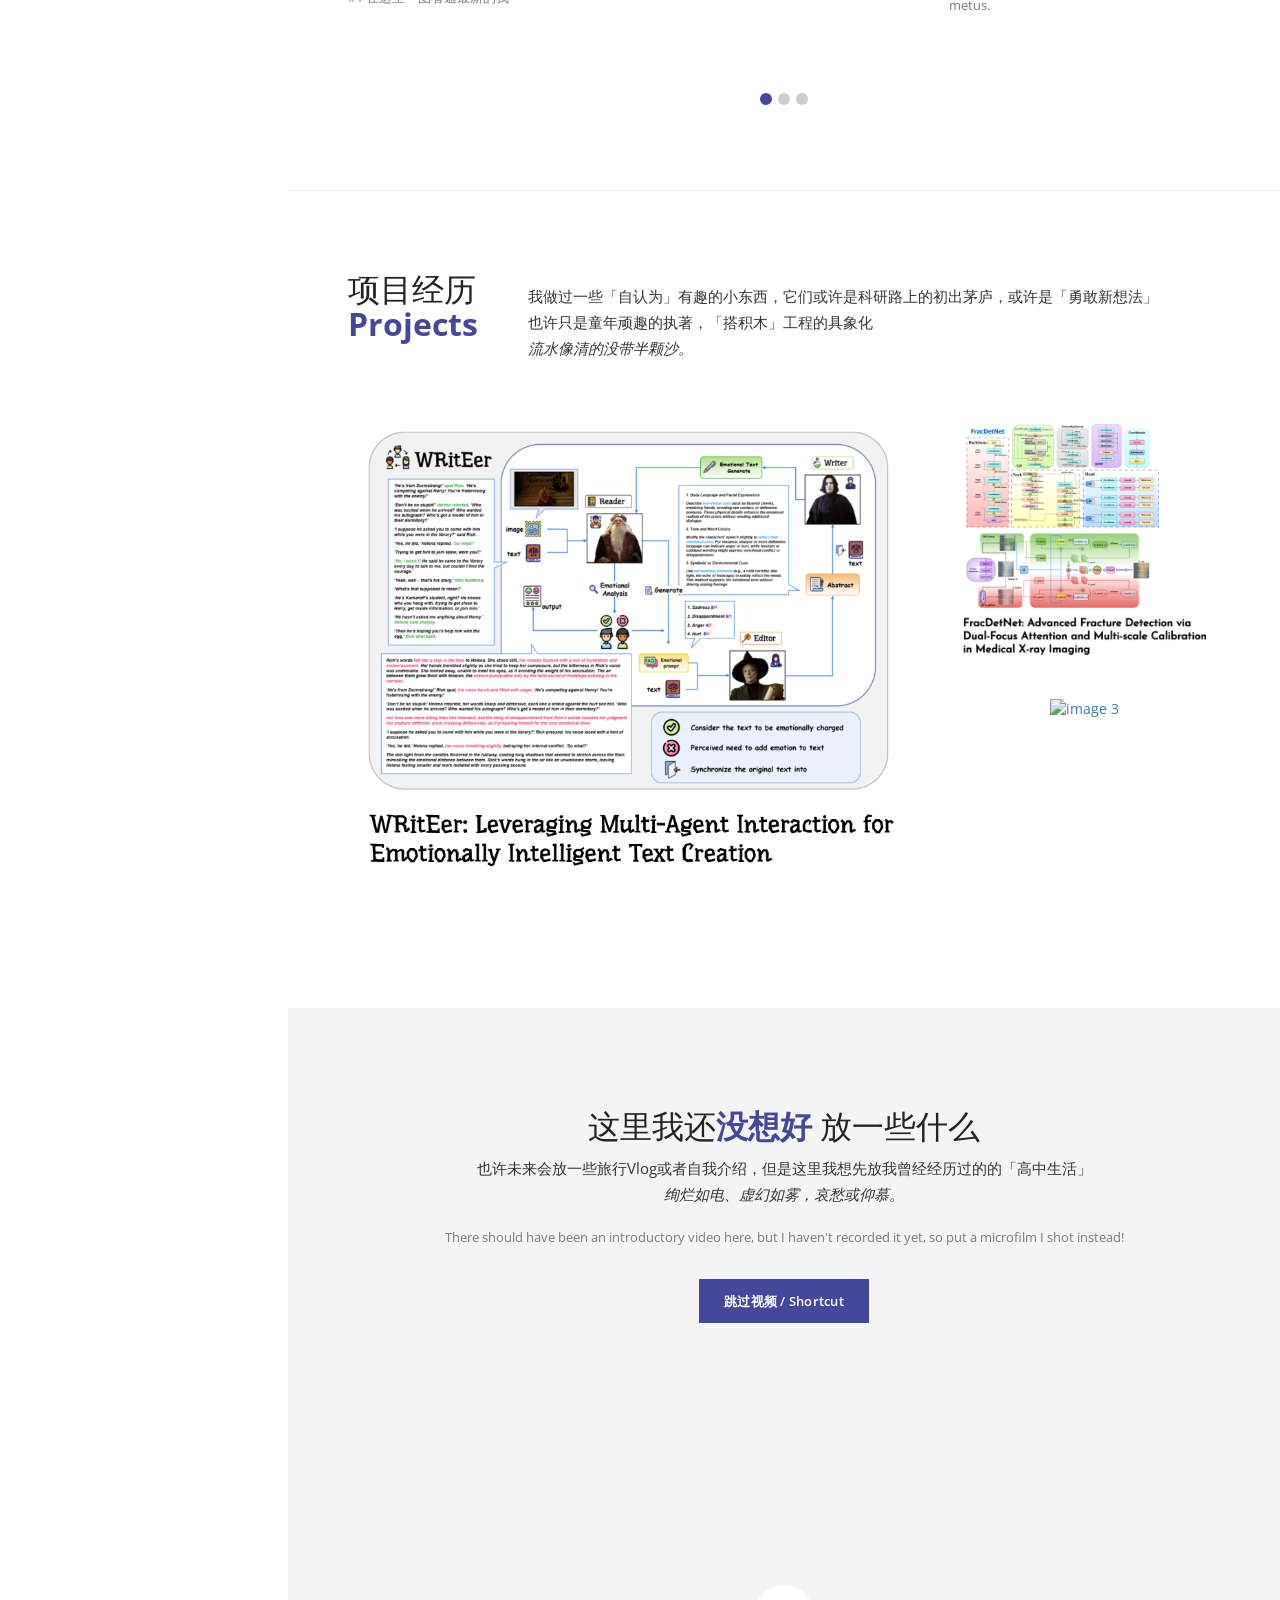
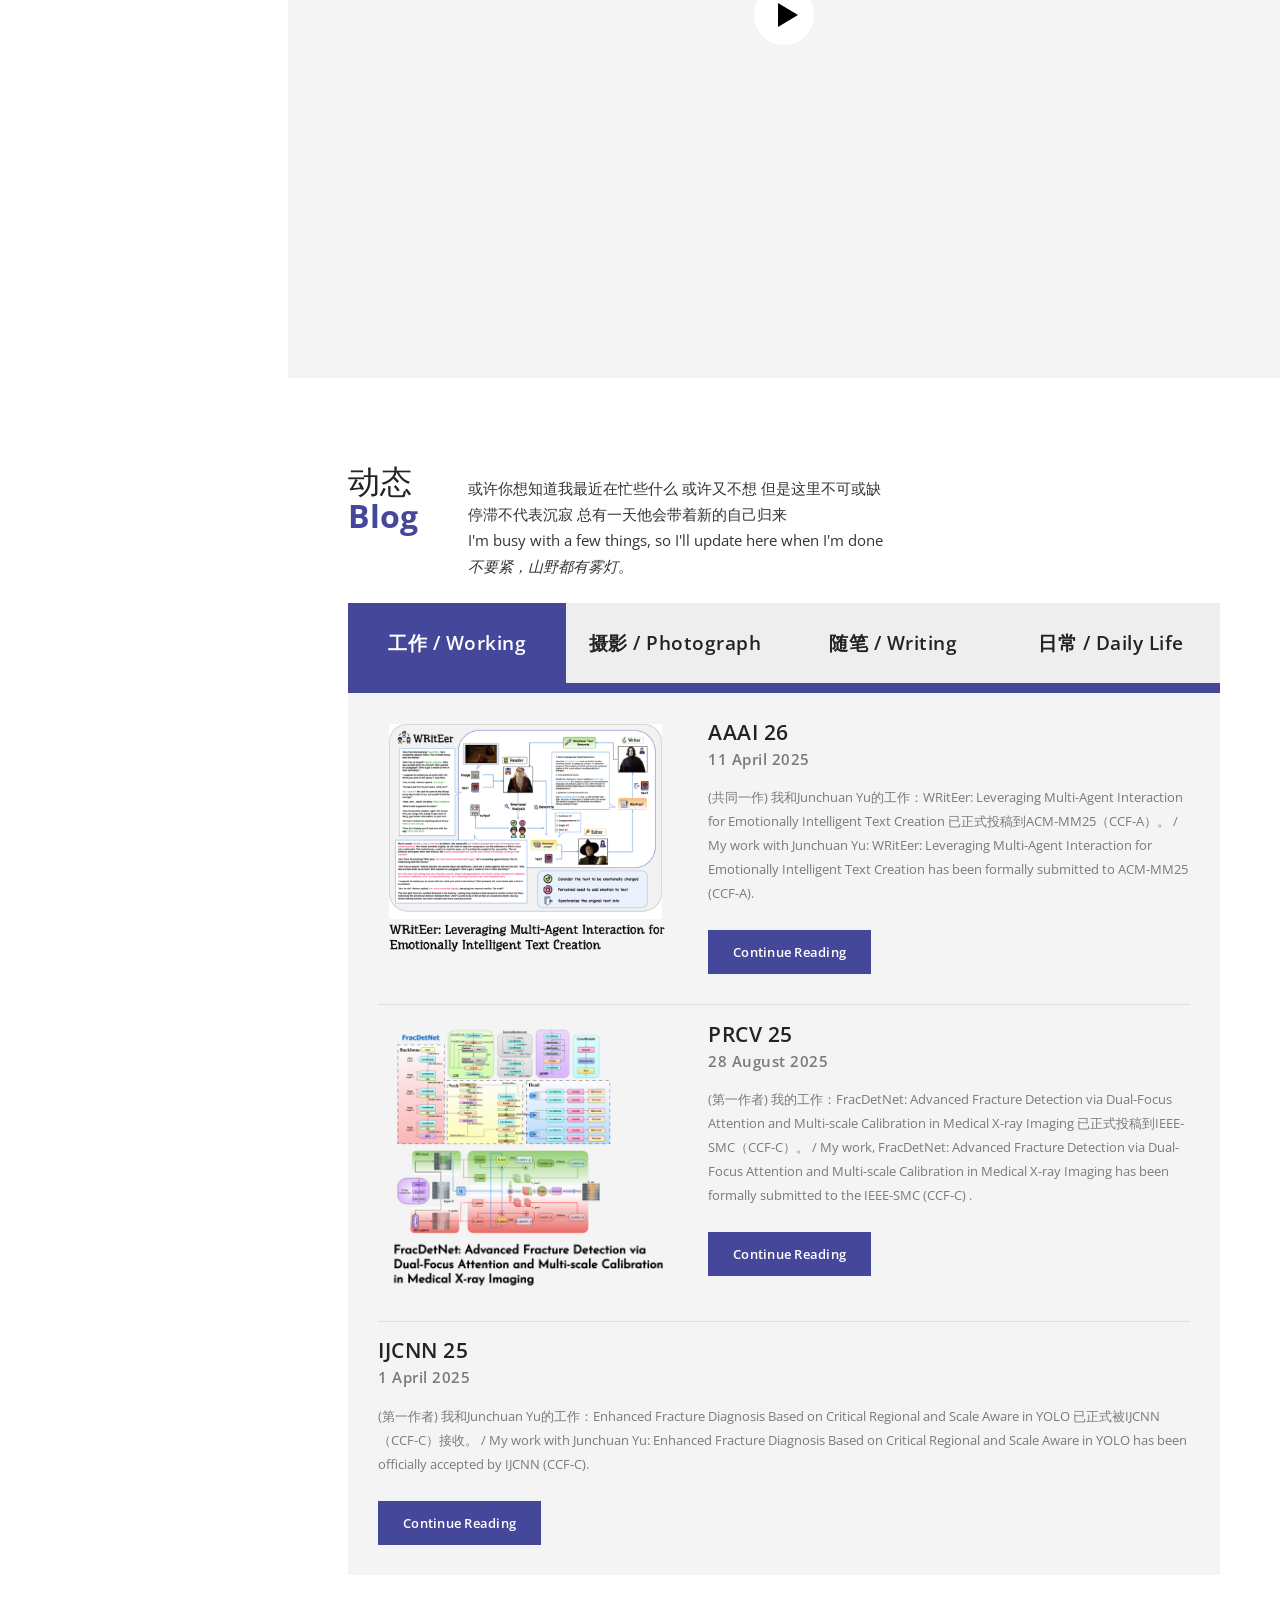
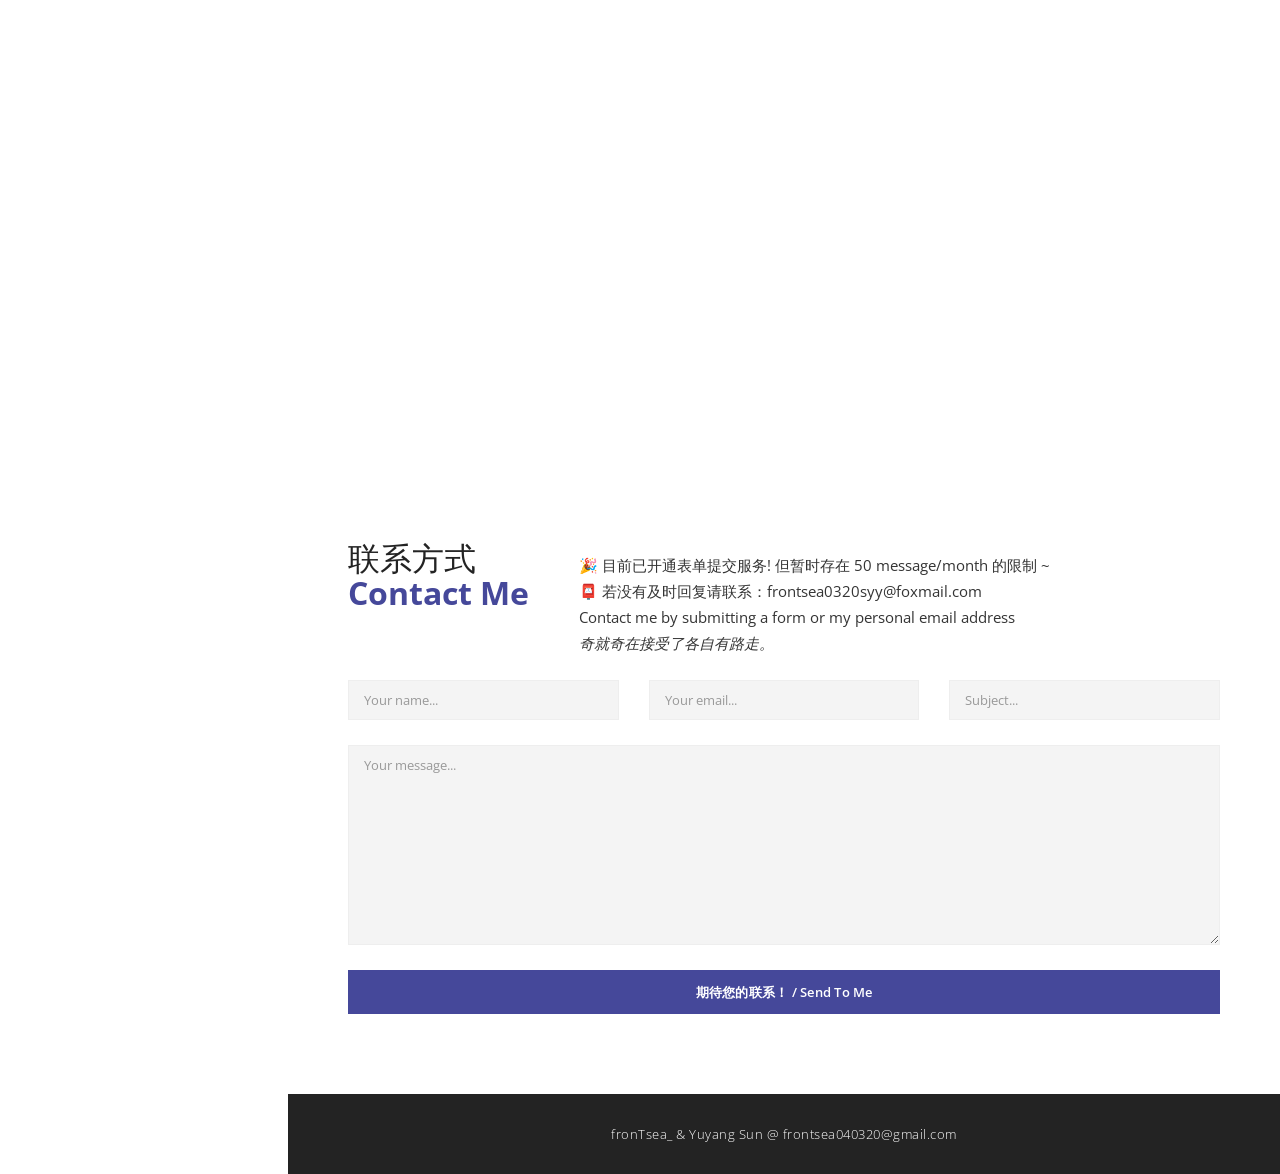
==== commit e4822fab: "9.20 submit" ====
--- a/index.html
+++ b/index.html
@@ -382,7 +382,7 @@
                                             <div class="item">
                                                 <img src="img/agent.png" alt="" style="width: 300px; height: auto;">
                                                 <div class="text-content">
-                                                    <h4>ACM-MM 25</h4>
+                                                    <h4>AAAI 26</h4>
                                                     <span>11 April 2025</span>
                                                     <p>(共同一作) 我和Junchuan Yu的工作：WRitEer: Leveraging Multi-Agent Interaction for Emotionally Intelligent Text Creation 已正式投稿到ACM-MM25（CCF-A）。 / My work with Junchuan Yu: WRitEer: Leveraging Multi-Agent Interaction for Emotionally Intelligent Text Creation has been formally submitted to ACM-MM25 (CCF-A).</p>
                                                     
@@ -396,8 +396,8 @@
                                             <div class="item">
                                                 <img src="img/fracdetnet.png" alt="" style="width: 300px; height: auto;">
                                                 <div class="text-content">
-                                                    <h4>IEEE-SMC 25</h4>
-                                                    <span>08 April 2025</span>
+                                                    <h4>PRCV 25</h4>
+                                                    <span>28 August 2025</span>
                                                     <p>(第一作者) 我的工作：FracDetNet: Advanced Fracture Detection via Dual-Focus Attention and Multi-scale Calibration in Medical X-ray Imaging 已正式投稿到IEEE-SMC（CCF-C）。 / My work, FracDetNet: Advanced Fracture Detection via Dual-Focus Attention and Multi-scale Calibration in Medical X-ray Imaging has been formally submitted to the IEEE-SMC (CCF-C) .</p>
                                                     
                                                     <div class="accent-button button">
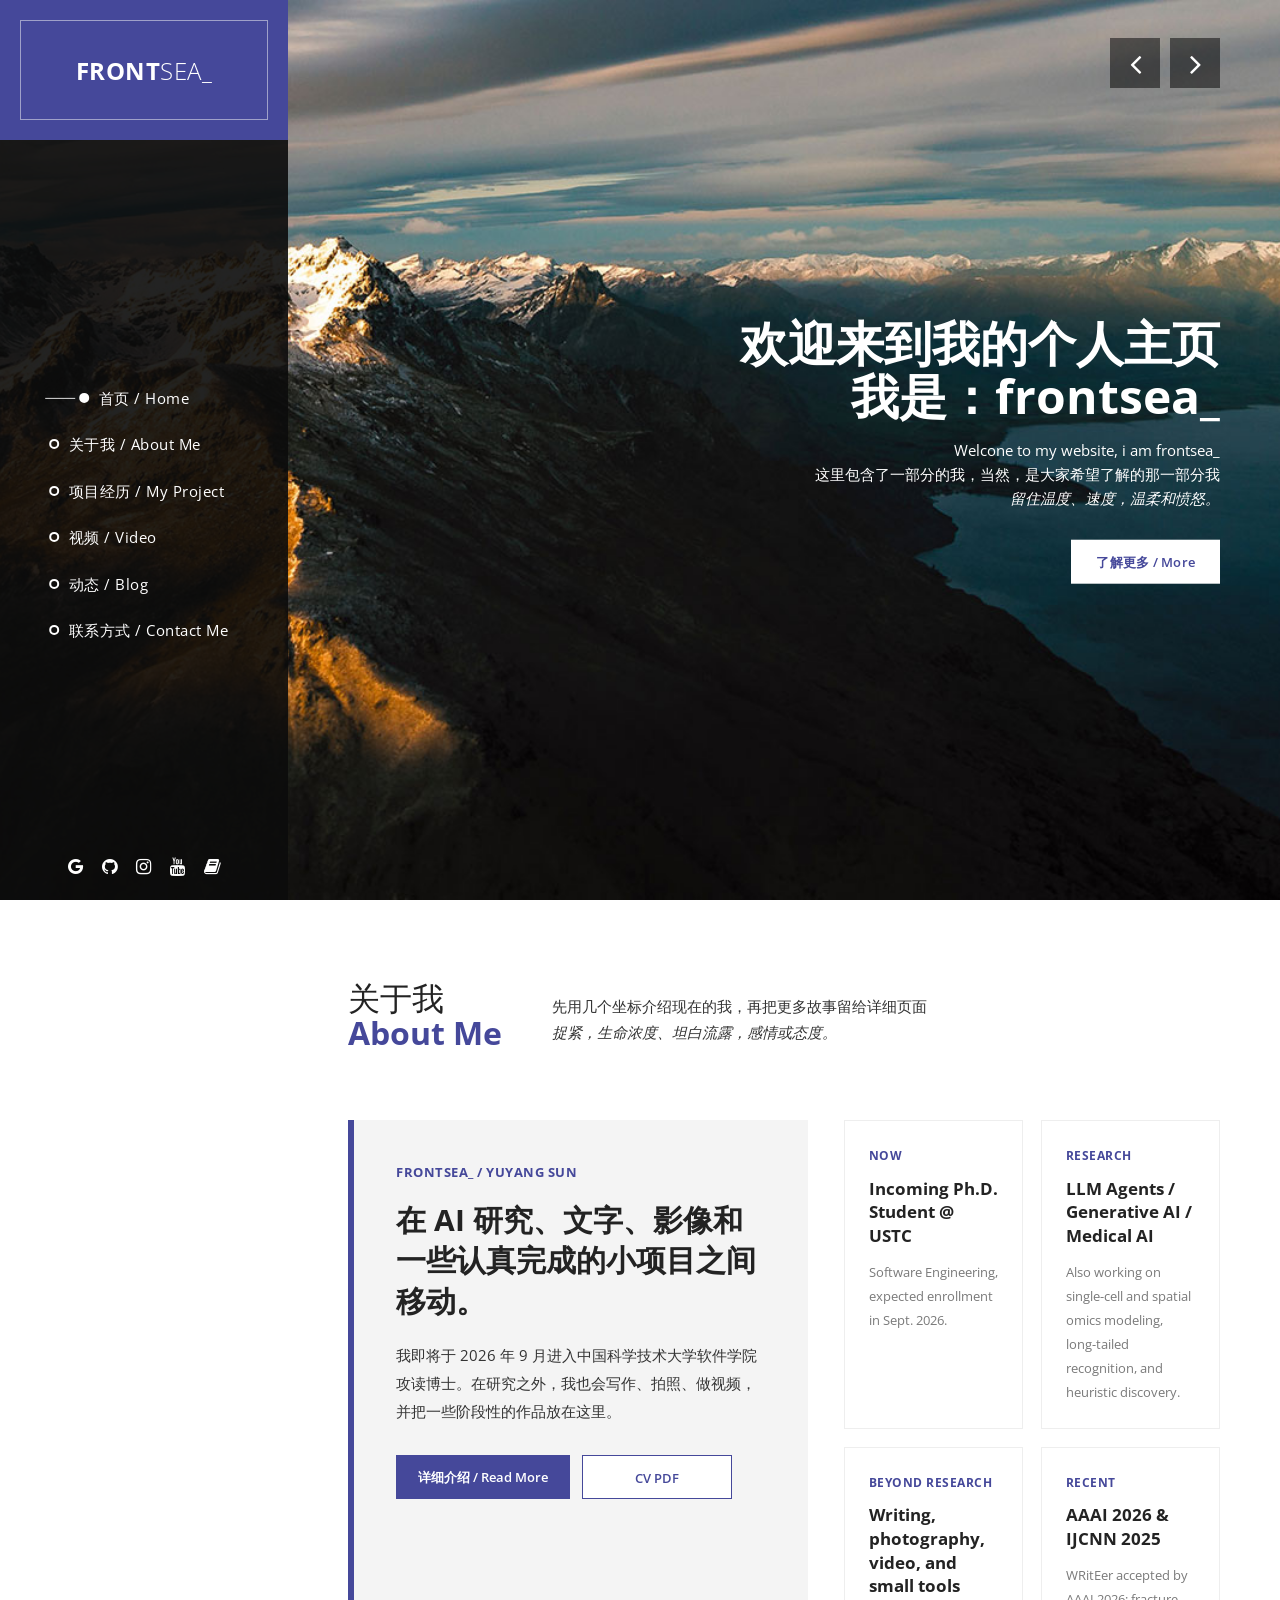
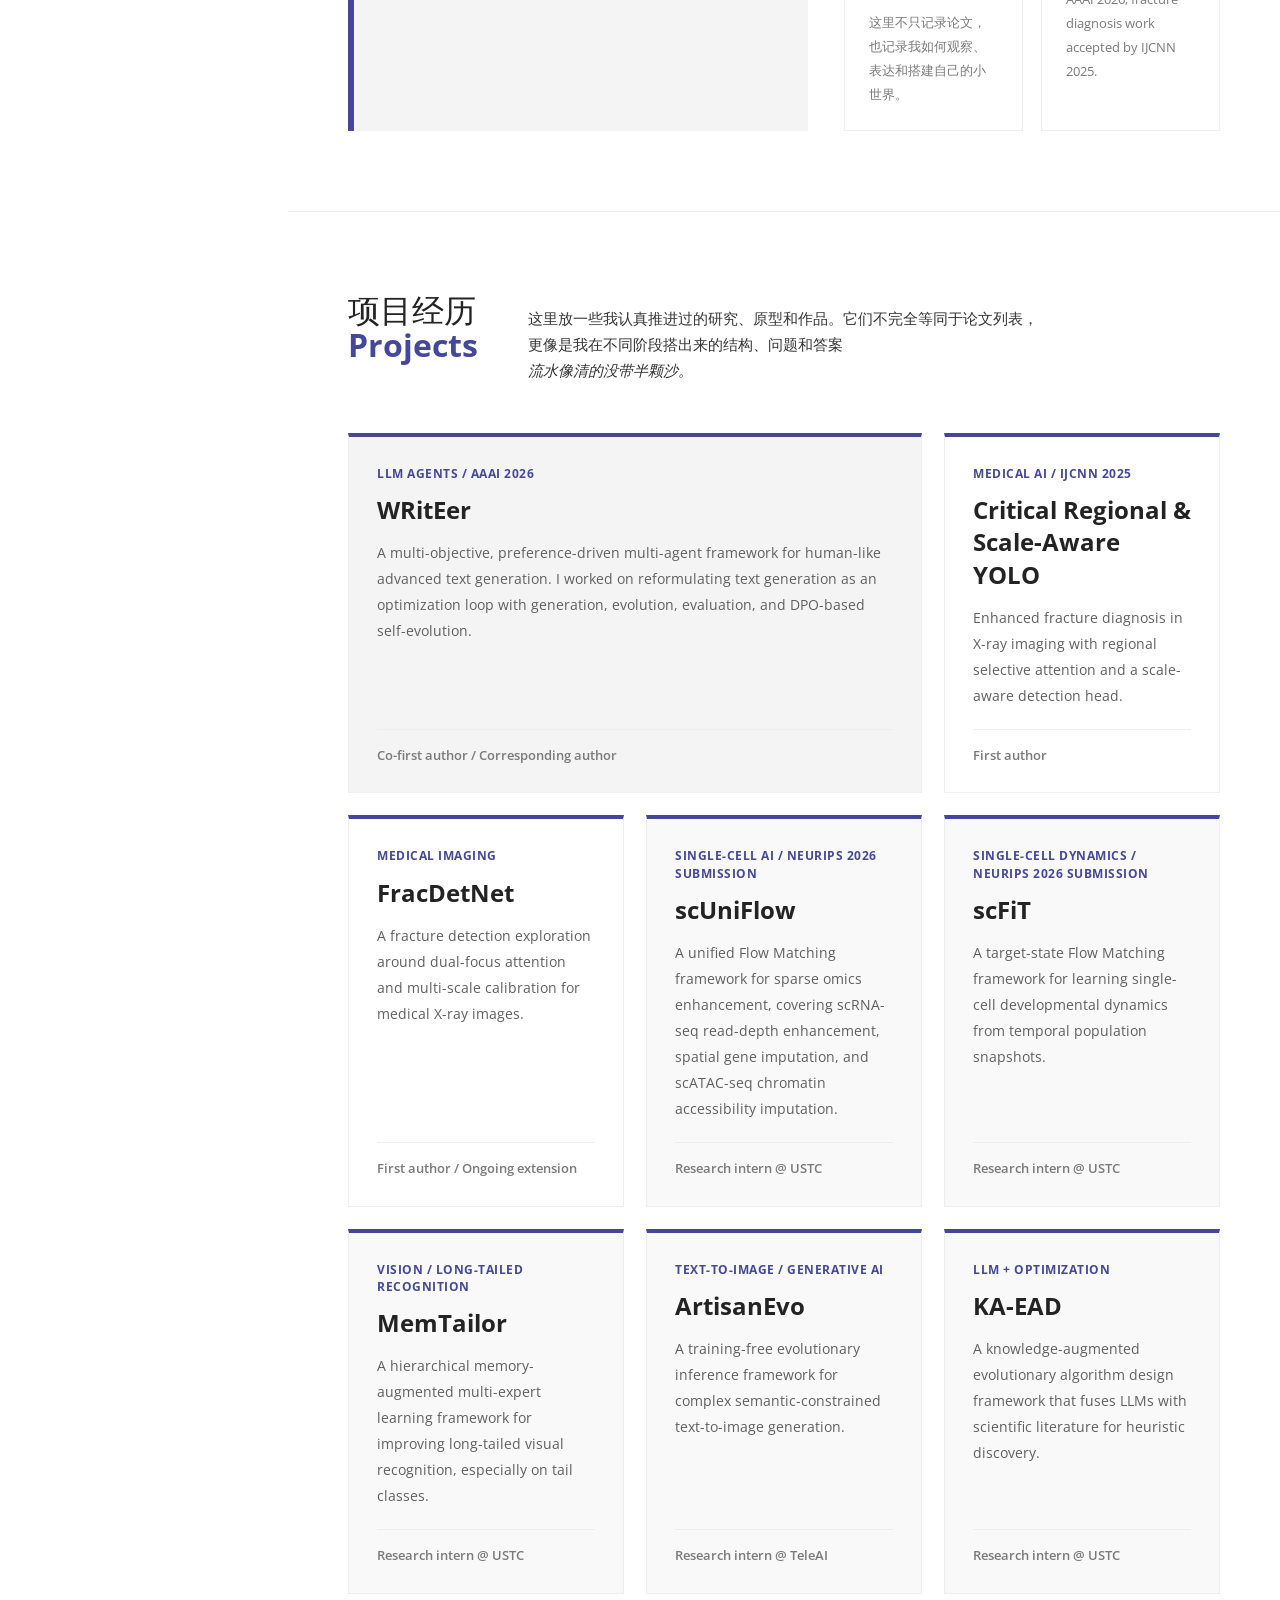
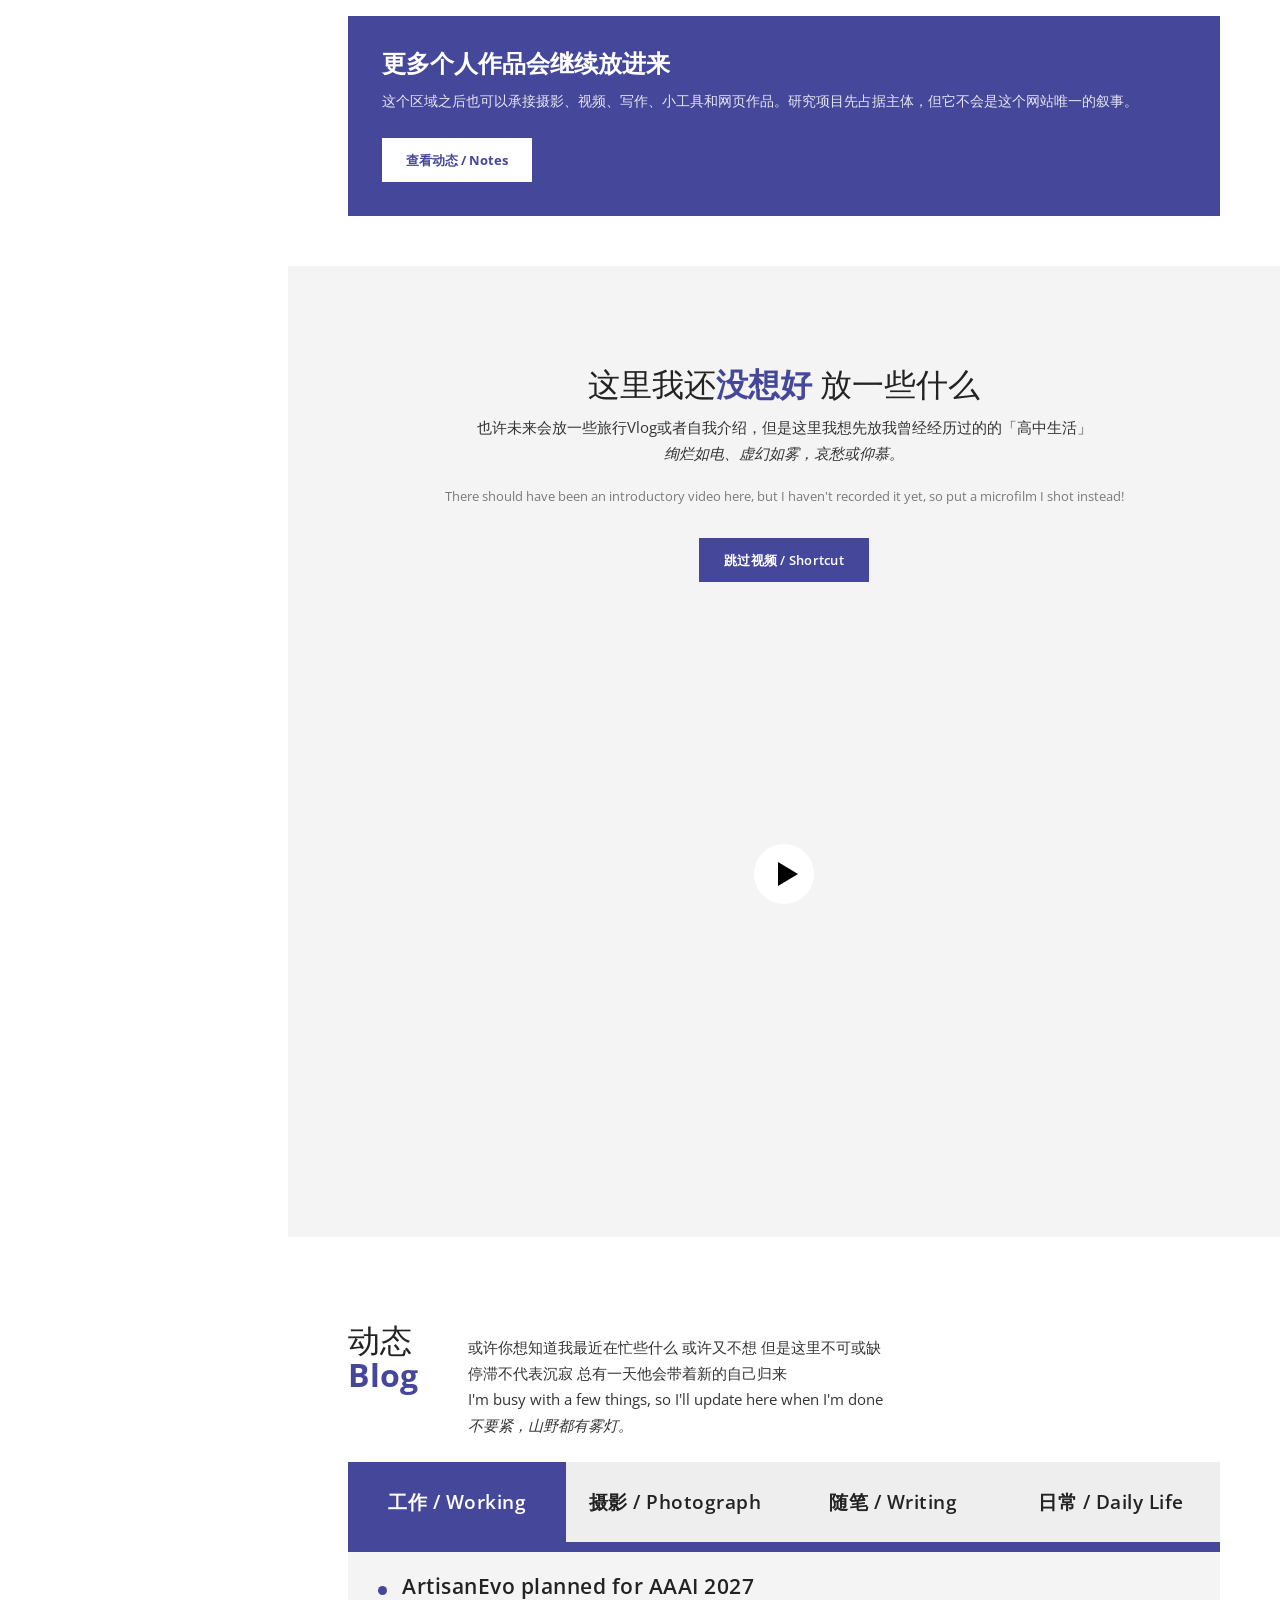
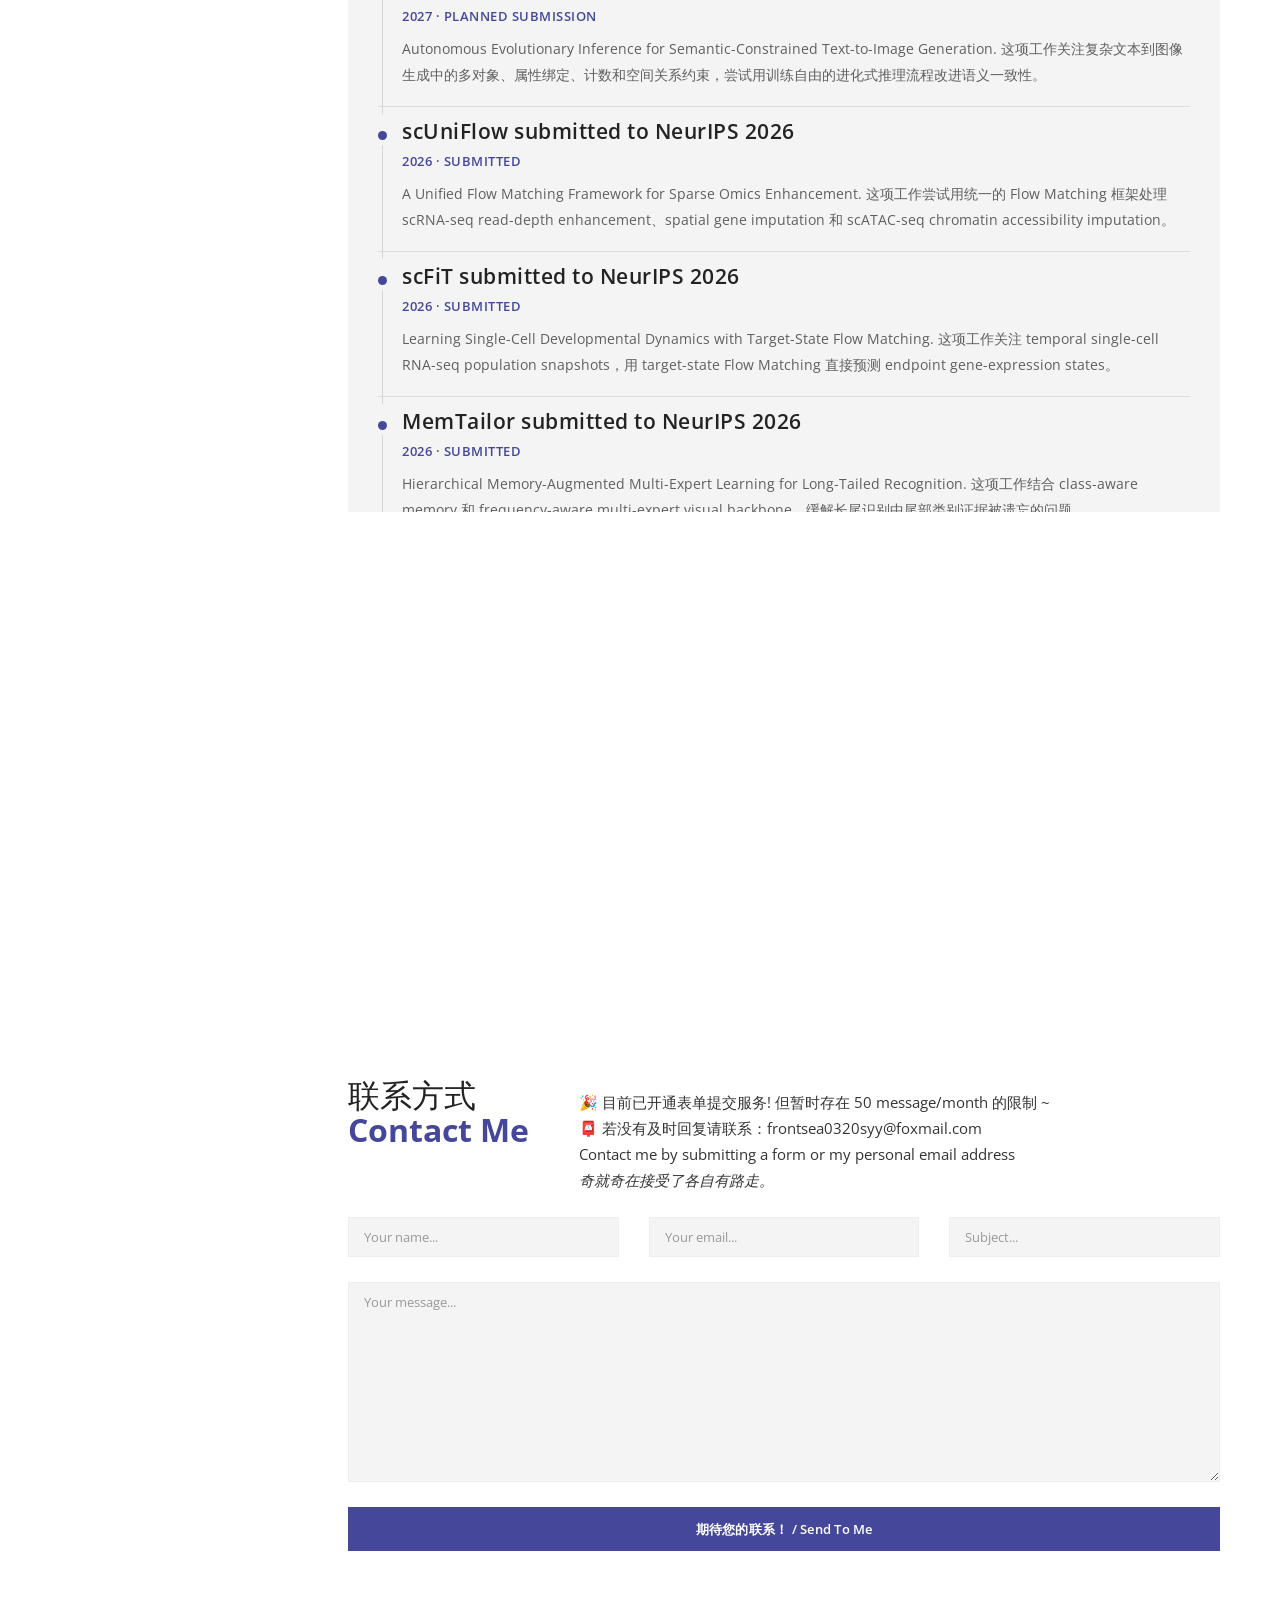
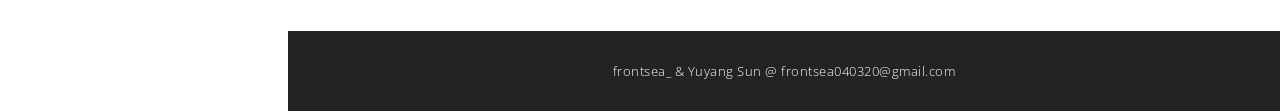
==== commit 7e69457d: "Update personal website content structure" ====
--- a/index.html
+++ b/index.html
@@ -1,680 +1,639 @@
-
-<!DOCTYPE html>
-<html>
-    <head>
-        <meta charset="utf-8">
-        <meta http-equiv="X-UA-Compatible" content="IE=edge,chrome=1">
-        <title> fronTsea_的个人主页</title>
-        
-<!-- 
-
-Sentra Template
-
-https://templatemo.com/tm-518-sentra
-
--->
-        <meta name="description" content="">
-        <meta name="viewport" content="width=device-width, initial-scale=1">
-        <link rel="apple-touch-icon" href="apple-touch-icon.png">
-
-        <link rel="stylesheet" href="css/bootstrap.min.css">
-        <link rel="stylesheet" href="css/bootstrap-theme.min.css">
-        <link rel="stylesheet" href="css/fontAwesome.css">
-        <link rel="stylesheet" href="css/light-box.css">
-        <link rel="stylesheet" href="css/owl-carousel.css">
-        <link rel="stylesheet" href="css/templatemo-style.css">
-
-        <link href="https://fonts.googleapis.com/css?family=Open+Sans:300,400,600,700,800" rel="stylesheet">
-
-        <script src="js/vendor/modernizr-2.8.3-respond-1.4.2.min.js"></script>
-    </head>
-
-<body>
-
-
-
-        <header class="nav-down responsive-nav hidden-lg hidden-md">
-            <button type="button" id="nav-toggle" class="navbar-toggle" data-toggle="collapse" data-target="#main-nav">
-                <span class="sr-only">Toggle navigation</span>
-                <span class="icon-bar"></span>
-                <span class="icon-bar"></span>
-                <span class="icon-bar"></span>
-            </button>
-            <!--/.navbar-header-->
-            <div id="main-nav" class="collapse navbar-collapse">
-                <nav>
-                    <ul class="nav navbar-nav">
-                        <li><a href="#top">首页 / Home</a></li>
-                        <li><a href="#featured">关于我 / About Me</a></li>
-                        <li><a href="#projects">项目经历 / My Project</a></li>
-                        <li><a href="#video">视频 / Video</a></li>
-                        <li><a href="#blog">动态 / Blog</a></li>
-                        <li><a href="#contact">联系方式 / Contact Me</a></li>
-                    </ul>
-                </nav>
-            </div>
-        </header>
-
-        <div class="sidebar-navigation hidde-sm hidden-xs">
-            <div class="logo">
-                <a href="#">Fron<em>Tsea_</em></a>
-            </div>
-            <nav>
-                <ul>
-                    <li>
-                        <a href="#top">
-                            <span class="rect"></span>
-                            <span class="circle"></span>
-                            首页 / Home
-                        </a>
-                    </li>
-                    <li>
-                        <a href="#featured">
-                            <span class="rect"></span>
-                            <span class="circle"></span>
-                            关于我 / About Me
-                        </a>
-                    </li>
-                    <li>
-                        <a href="#projects">
-                            <span class="rect"></span>
-                            <span class="circle"></span>
-                            项目经历 / My Project
-                        </a>
-                    </li>
-                    <li>
-                        <a href="#video">
-                            <span class="rect"></span>
-                            <span class="circle"></span>
-                            视频 / Video
-                        </a>
-                    </li>
-                    <li>
-                        <a href="#blog">
-                            <span class="rect"></span>
-                            <span class="circle"></span>
-                            动态 / Blog
-                        </a>
-                    </li>
-                    <li>
-                        <a href="#contact">
-                            <span class="rect"></span>
-                            <span class="circle"></span>
-                            联系方式 / Contact Me
-                        </a>
-                    </li>
-                </ul>
-            </nav>
-            <ul class="social-icons">
-                <li><a href="https://scholar.google.com.hk/citations?user=v_Kon7MAAAAJ&hl=zh-CN"><i class="fa fa-google"></i></a></li>
-                <li><a href="https://github.com/frontsea320"><i class="fa fa-github"></i></a></li>
-                <li><a href="https://www.instagram.com/frontsea_0320/?hl=en"><i class="fa fa-instagram"></i></a></li>
-                <li><a href="https://www.youtube.com/@yuyangsun-q6g"><i class="fa fa-youtube"></i></a></li>
-                <li><a href="https://www.xiaohongshu.com/user/profile/5f33df7300000000010086c9"><i class="fa fa-book"></i></a></li>
-            </ul>
-        </div>
-
-        <div class="slider">
-            <div class="Modern-Slider content-section" id="top">
-                <!-- Item -->
-                <div class="item item-1">
-                    <div class="img-fill">
-                    <div class="image"></div>
-                    <div class="info">
-                        <div>
-                          <h1>欢迎来到我的个人主页 <br>我是：fronTsea_ </h1>
-                          <p>Welcone to my website, i am fronTsea_ <br>这里包含了一部分的我，当然，是大家希望了解的那一部分我 <br><i>留住温度、速度，温柔和愤怒。</i>
-                          	</p>
-                          <div class="white-button button">
-                              <a href="#featured">了解更多 / More</a>
-                          </div>
-                        </div>
-                        </div>
-                    </div>
-                </div>
-                <!-- // Item -->
-                <!-- Item -->
-                <div class="item item-2">
-                    <div class="img-fill">
-                        <div class="image"></div>
-                        <div class="info">
-                        <div>
-                          <h1>我摸索过一些有趣的小东西 <br>也做过一些向下DFS的简单探索 <br>如果你想知道我做过些什么 </h1>
-                          <p>I've fumbled around with some interesting little things
-							<br>这里会告诉你那些青涩的它们 <br><i>从何时惋惜蝴蝶困于那桃源</i></p>
-                          
-                          <div class="white-button button">
-                              <a href="#projects">点击这里 / Here</a>
-                          </div>
-                        </div>
-                        </div>
-                    </div>
-                </div>
-                <!-- // Item -->
-                <!-- Item -->
-                <div class="item item-3">
-                    <div class="img-fill">
-                        <div class="image"></div>
-                        <div class="info">
-                        <div>
-                          <h1>"我"也不是停滞不前的 <br>在没有更新的日子里 <br>我都在努力更新我的一切</h1>
-                          <p>I will keep updating my news <br>这里会告诉你我最近做了些什么有趣的事情 <br> <i>有雪吧，让记忆景象更深远。</i></p>
-                          
-                          <div class="white-button button">
-                              <a href="#blog">欢迎收听 / My Blog</a>
-                          </div>
-                        </div>
-                        </div>
-                    </div>
-                </div>
-                <!-- // Item -->
-            </div>
-        </div>
-
-
-        <div class="page-content">
-            <section id="featured" class="content-section">
-                <div class="section-heading">
-                    <h1>关于我<br><em>About Me</em></h1>
-                    <p>「人微言轻」但我想 应该先简单介绍我自己
-                    <br><i>捉紧，生命浓度、坦白流露，感情或态度。</i></p>
-                </div>
-                <div class="section-content">
-                    <div class="owl-carousel owl-theme">
-                        <div class="item">
-                            <div class="image">
-                                <img src="img/cv.png" alt="">
-                                <div class="featured-button button">
-                                    <a href="#projects">Continue Reading</a>
-                                </div>
-                            </div>
-                            <div class="text-content">
-                                <h4>个人简历_CV</h4>
-                                <span>最后更新于2025.4.7</span>
-                                <p>#1 在这里一图看遍最新的我</p>
-                            </div>
-                        </div>
-                        <div class="item">
-                            <div class="image">
-                                <img src="img/edu_experience.png" alt="">
-                                <div class="featured-button button">
-                                    <a href="#projects">Continue Reading</a>
-                                </div>
-                            </div>
-                            <div class="text-content">
-                                <h4>教育经历</h4>
-                                <span>截至今日</span>
-                                <p>#2 未完待续</p>
-                            </div>
-                        </div>
-                        <div class="item">
-                            <div class="image">
-                                <img src="img/featured_3.jpg" alt="">
-                                <div class="featured-button button">
-                                    <a href="#projects">Continue Reading</a>
-                                </div>
-                            </div>
-                            <div class="text-content">
-                                <h4>Proin sit amet fringilla</h4>
-                                <span>Vulputate</span>
-                                <p>#3 Aliquam mollis lacus eget metus efficitur lobortis. Suspendisse libero lacus, accumsan vitae commodo tristique, luctus gravida metus.</p>
-                            </div>
-                        </div>
-                        <div class="item">
-                            <div class="image">
-                                <img src="img/featured_2.jpg" alt="">
-                                <div class="featured-button button">
-                                    <a href="#projects">Continue Reading</a>
-                                </div>
-                            </div>
-                            <div class="text-content">
-                                <h4>In volutpat augue lectus</h4>
-                                <span>Elementum</span>
-                                <p>#4 Aliquam mollis lacus eget metus efficitur lobortis. Suspendisse libero lacus, accumsan vitae commodo tristique, luctus gravida metus.</p>
-                            </div>
-                        </div>
-                        <div class="item">
-                            <div class="image">
-                                <img src="img/featured_1.jpg" alt="">
-                                <div class="featured-button button">
-                                    <a href="#projects">Continue Reading</a>
-                                </div>
-                            </div>
-                            <div class="text-content">
-                                <h4>Cras commodo odio</h4>
-                                <span>Aliquam</span>
-                                <p>#5 Mauris lacinia pretium libero, ut tincidunt lacus molestie ornare. Phasellus a facilisis erat. Praesent eleifend nibh mauris, quis sodales lorem convallis pulvinar.</p>
-                            </div>
-                        </div>
-                        <div class="item">
-                            <div class="image">
-                                <img src="img/featured_3.jpg" alt="">
-                                <div class="featured-button button">
-                                    <a href="#projects">Continue Reading</a>
-                                </div>
-                            </div>
-                            <div class="text-content">
-                                <h4>Sed at massa turpis</h4>
-                                <span>Curabitur</span>
-                                <p>#6 Vestibulum tincidunt ornare ligula vel molestie. Curabitur hendrerit mauris mollis ipsum vulputate rutrum. Phasellus luctus odio eget dui imperdiet.</p>
-                            </div>
-                        </div>
-                        <div class="item">
-                            <div class="image">
-                                <img src="img/featured_2.jpg" alt="">
-                                <div class="featured-button button">
-                                    <a href="#projects">Continue Reading</a>
-                                </div>
-                            </div>
-                            <div class="text-content">
-                                <h4>Aliquam mollis lacus</h4>
-                                <span>Suspendisse</span>
-                                <p>#7 Suspendisse suscipit nulla sed nisl fermentum, auctor suscipit nunc rhoncus. Proin faucibus metus diam, nec hendrerit purus pharetra in.</p>
-                            </div>
-                        </div>
-                        <div class="item">
-                            <div class="image">
-                                <img src="img/featured_1.jpg" alt="">
-                                <div class="featured-button button">
-                                    <a href="#projects">Continue Reading</a>
-                                </div>
-                            </div>
-                            <div class="text-content">
-                                <h4>Mauris lacinia pretium</h4>
-                                <span>Vestibulum</span>
-                                <p>#8 Suspendisse suscipit nulla sed nisl fermentum, auctor suscipit nunc rhoncus. Proin faucibus metus diam, nec hendrerit purus pharetra in.</p>
-                            </div>
-                        </div>
-                        <div class="item">
-                            <div class="image">
-                                <img src="img/featured_3.jpg" alt="">
-                                <div class="featured-button button">
-                                    <a href="#projects">Continue Reading</a>
-                                </div>
-                            </div>
-                            <div class="text-content">
-                                <h4>Proin sit amet fringilla erat</h4>
-                                <span>Convallis</span>
-                                <p>#9 Suspendisse suscipit nulla sed nisl fermentum, auctor suscipit nunc rhoncus. Proin faucibus metus diam, nec hendrerit purus pharetra in.</p>
-                            </div>
-                        </div>
-                    </div>
-                </div>
-            </section>
-            <section id="projects" class="content-section">
-                <div class="section-heading">
-                    <h1>项目经历<br><em>Projects</em></h1>
-                    <p>我做过一些「自认为」有趣的小东西，它们或许是科研路上的初出茅庐，或许是「勇敢新想法」
-                    <br>也许只是童年顽趣的执著，「搭积木」工程的具象化
-                    <br><i>流水像清的没带半颗沙。</i>
-                </p>
-                </div>
-                <div class="section-content">
-                    <div class="masonry">
-                        <div class="row">
-                            <div class="item">
-                                <div class="col-md-8">
-                                    <a href="img/agent.png" data-lightbox="image"><img src="img/agent.png" alt="image 1"></a>
-                                </div>
-                            </div>
-                            <div class="item second-item">
-                                <div class="col-md-4">
-                                    <a href="img/fracdetnet.png" data-lightbox="image"><img src="img/fracdetnet.png" alt="image 2"></a>
-                                </div>
-                            </div>
-                            <div class="item">
-                                <div class="col-md-4">
-                                    <a href="img/crs.png" data-lightbox="image"><img src="img/crs.png" alt="image 3"></a>
-                                </div>
-                            </div>
-                        </div>
-                    </div>
-                </div>            
-            </section>
-            <section id="video" class="content-section">
-                <div class="row">
-                    <div class="col-md-12">
-                        <div class="section-heading">
-                            <h1>这里我还<em>没想好</em> 放一些什么</h1>
-                            <p>也许未来会放一些旅行Vlog或者自我介绍，但是这里我想先放我曾经经历过的的「高中生活」
-                                <br><i>绚烂如电、虚幻如雾，哀愁或仰慕。</i>
-                            </p>
-                        </div>
-                        <div class="text-content">
-                            <p>There should have been an introductory video here, but I haven't recorded it yet, so put a microfilm I shot instead!</p>
-                        </div>
-                        <div class="accent-button button">
-                            <a href="#blog">跳过视频 / Shortcut</a>
-                        </div>
-                    </div>
-                    <div class="col-md-12">
-                        <div class="box-video">
-                            <div class="bg-video" style="background-image: url(https://unsplash.imgix.net/photo-1425036458755-dc303a604201?fit=crop&fm=jpg&q=75&w=1000);">
-                                <div class="bt-play">Play</div>
-                            </div>
-                            <div class="video-container">
-                                <iframe width="100%" height="520" src="https://youtu.be/tzhEuZnsvK8" frameborder="0" allowfullscreen="allowfullscreen"></iframe>
-                            </div>
-                        </div>
-                    </div>
-                </div>
-            </section>
-            <section id="blog" class="content-section">
-                <div class="section-heading">
-                    <h1>动态<br><em>Blog</em></h1>
-                    <p>或许你想知道我最近在忙些什么 或许又不想 但是这里不可或缺 
-                    <br>停滞不代表沉寂 总有一天他会带着新的自己归来<br>I'm busy with a few things, so I'll update here when I'm done
-                <br><i>不要紧，山野都有雾灯。</i></p>
-                </div>
-                <div class="section-content">
-                    <div class="tabs-content">
-                        <div class="wrapper">
-                            <ul class="tabs clearfix" data-tabgroup="first-tab-group">
-                              <li><a href="#tab1" class="active">工作 / Working</a></li>
-                              <li><a href="#tab2">摄影 / Photograph</a></li>
-                              <li><a href="#tab3">随笔 / Writing</a></li>
-                              <li><a href="#tab4">日常 / Daily Life</a></li>
-                            </ul>
-                            <section id="first-tab-group" class="tabgroup">
-                                <div id="tab1">
-                                    <ul>
-                                        <li>
-                                            <div class="item">
-                                                <img src="img/agent.png" alt="" style="width: 300px; height: auto;">
-                                                <div class="text-content">
-                                                    <h4>AAAI 26</h4>
-                                                    <span>11 April 2025</span>
-                                                    <p>(共同一作) 我和Junchuan Yu的工作：WRitEer: Leveraging Multi-Agent Interaction for Emotionally Intelligent Text Creation 已正式投稿到ACM-MM25（CCF-A）。 / My work with Junchuan Yu: WRitEer: Leveraging Multi-Agent Interaction for Emotionally Intelligent Text Creation has been formally submitted to ACM-MM25 (CCF-A).</p>
-                                                    
-                                                    <div class="accent-button button">
-                                                        <a href="#contact">Continue Reading</a>
-                                                    </div>
-                                                </div>
-                                            </div>
-                                        </li>
-                                        <li>
-                                            <div class="item">
-                                                <img src="img/fracdetnet.png" alt="" style="width: 300px; height: auto;">
-                                                <div class="text-content">
-                                                    <h4>PRCV 25</h4>
-                                                    <span>28 August 2025</span>
-                                                    <p>(第一作者) 我的工作：FracDetNet: Advanced Fracture Detection via Dual-Focus Attention and Multi-scale Calibration in Medical X-ray Imaging 已正式投稿到IEEE-SMC（CCF-C）。 / My work, FracDetNet: Advanced Fracture Detection via Dual-Focus Attention and Multi-scale Calibration in Medical X-ray Imaging has been formally submitted to the IEEE-SMC (CCF-C) .</p>
-                                                    
-                                                    <div class="accent-button button">
-                                                        <a href="#contact">Continue Reading</a>
-                                                    </div>
-                                                </div>
-                                            </div>
-                                        </li>
-                                        <li>
-                                            <div class="item">
-                                                <img src="img/crs.png" alt="" style="width: 300px; height: auto;">
-                                                <div class="text-content">
-                                                    <h4>IJCNN 25</h4>
-                                                    <span>1 April 2025</span>
-                                                    <p>(第一作者) 我和Junchuan Yu的工作：Enhanced Fracture Diagnosis Based on Critical Regional and Scale Aware in YOLO 已正式被IJCNN（CCF-C）接收。 / My work with Junchuan Yu: Enhanced Fracture Diagnosis Based on Critical Regional and Scale Aware in YOLO has been officially accepted by IJCNN (CCF-C).</p>
-                                                    
-                                                    <div class="accent-button button">
-                                                        <a href="#contact">Continue Reading</a>
-                                                    </div>
-                                                </div>
-                                            </div>
-                                        </li>
-                                    </ul>
-                                </div>
-                                <div id="tab2">
-                                    <ul>
-                                        <li>
-                                            <div class="item">
-                                                <img src="img/blog_3.jpg" alt="">
-                                                <div class="text-content">
-                                                    <h4>Sed at massa turpis</h4>
-                                                    <span>30 June 2018</span>
-                                                    <p>Nam vel egestas nisi. Nullam lobortis magna at enim venenatis luctus. Nam finibus, mauris eu dictum iaculis, dolor tortor cursus quam, in volutpat augue lectus sed magna. Integer mollis lorem quis ipsum maximus finibus.</p>
-                                                    
-                                                    <div class="accent-button button">
-                                                        <a href="#contact">Continue Reading</a>
-                                                    </div>
-                                                </div>
-                                            </div>
-                                        </li>
-                                        <li>
-                                            <div class="item">
-                                                <img src="img/blog_1.jpg" alt="">
-                                                <div class="text-content">
-                                                    <h4>Lorem ipsum dolor sit</h4>
-                                                    <span>24 June 2018</span>
-                                                    <p>Nam vel egestas nisi. Nullam lobortis magna at enim venenatis luctus. Nam finibus, mauris eu dictum iaculis, dolor tortor cursus quam, in volutpat augue lectus sed magna. Integer mollis lorem quis ipsum maximus finibus.</p>
-                                                    
-                                                    <div class="accent-button button">
-                                                        <a href="#contact">Continue Reading</a>
-                                                    </div>
-                                                </div>
-                                            </div>
-                                        </li>
-                                        <li>
-                                            <div class="item">
-                                                <img src="img/blog_2.jpg" alt="">
-                                                <div class="text-content">
-                                                    <h4>Cras commodo odio ut</h4>
-                                                    <span>12 June 2018</span>
-                                                    <p>Nam vel egestas nisi. Nullam lobortis magna at enim venenatis luctus. Nam finibus, mauris eu dictum iaculis, dolor tortor cursus quam, in volutpat augue lectus sed magna. Integer mollis lorem quis ipsum maximus finibus.</p>
-                                                    
-                                                    <div class="accent-button button">
-                                                        <a href="#contact">Continue Reading</a>
-                                                    </div>
-                                                </div>
-                                            </div>
-                                        </li>
-                                    </ul>
-                                </div>
-                                <div id="tab3">
-                                    <ul>
-                                        <li>
-                                            <div class="item">
-                                                <img src="img/blog_2.jpg" alt="">
-                                                <div class="text-content">
-                                                    <h4>Cras commodo odio ut</h4>
-                                                    <span>26 May 2018</span>
-                                                    <p>Nam vel egestas nisi. Nullam lobortis magna at enim venenatis luctus. Nam finibus, mauris eu dictum iaculis, dolor tortor cursus quam, in volutpat augue lectus sed magna. Integer mollis lorem quis ipsum maximus finibus.</p>
-                                                    
-                                                    <div class="accent-button button">
-                                                        <a href="#contact">Continue Reading</a>
-                                                    </div>
-                                                </div>
-                                            </div>
-                                        </li>
-                                        <li>
-                                            <div class="item">
-                                                <img src="img/blog_1.jpg" alt="">
-                                                <div class="text-content">
-                                                    <h4>Lorem ipsum dolor sit</h4>
-                                                    <span>22 May 2018</span>
-                                                    <p>Nam vel egestas nisi. Nullam lobortis magna at enim venenatis luctus. Nam finibus, mauris eu dictum iaculis, dolor tortor cursus quam, in volutpat augue lectus sed magna. Integer mollis lorem quis ipsum maximus finibus.</p>
-                                                    
-                                                    <div class="accent-button button">
-                                                        <a href="#contact">Continue Reading</a>
-                                                    </div>
-                                                </div>
-                                            </div>
-                                        </li>
-                                        <li>
-                                            <div class="item">
-                                                <img src="img/blog_3.jpg" alt="">
-                                                <div class="text-content">
-                                                    <h4>Integer ultrices augue</h4>
-                                                    <span>8 May 2018</span>
-                                                    <p>Nam vel egestas nisi. Nullam lobortis magna at enim venenatis luctus. Nam finibus, mauris eu dictum iaculis, dolor tortor cursus quam, in volutpat augue lectus sed magna. Integer mollis lorem quis ipsum maximus finibus.</p>
-                                                    
-                                                    <div class="accent-button button">
-                                                        <a href="#contact">Continue Reading</a>
-                                                    </div>
-                                                </div>
-                                            </div>
-                                        </li>
-                                    </ul>
-                                </div>
-                                <div id="tab4">
-                                    <ul>
-                                        <li>
-                                            <div class="item">
-                                                <img src="img/blog_1.jpg" alt="">
-                                                <div class="text-content">
-                                                    <h4>Lorem ipsum dolor sit</h4>
-                                                    <span>26 April 2018</span>
-                                                    <p>Nam vel egestas nisi. Nullam lobortis magna at enim venenatis luctus. Nam finibus, mauris eu dictum iaculis, dolor tortor cursus quam, in volutpat augue lectus sed magna. Integer mollis lorem quis ipsum maximus finibus.</p>
-                                                    
-                                                    <div class="accent-button button">
-                                                        <a href="#contact">Continue Reading</a>
-                                                    </div>
-                                                </div>
-                                            </div>
-                                        </li>                                
-                                        <li>
-                                            <div class="item">
-                                                <img src="img/blog_3.jpg" alt="">
-                                                <div class="text-content">
-                                                    <h4>Integer ultrices augue eu</h4>
-                                                    <span>24 April 2018</span>
-                                                    <p>Nam vel egestas nisi. Nullam lobortis magna at enim venenatis luctus. Nam finibus, mauris eu dictum iaculis, dolor tortor cursus quam, in volutpat augue lectus sed magna. Integer mollis lorem quis ipsum maximus finibus.</p>
-                                                    
-                                                    <div class="accent-button button">
-                                                        <a href="#contact">Continue Reading</a>
-                                                    </div>
-                                                </div>
-                                            </div>
-                                        </li>
-                                        <li>
-                                            <div class="item">
-                                                <img src="img/blog_2.jpg" alt="">
-                                                <div class="text-content">
-                                                    <h4>Cras commodo odio ut</h4>
-                                                    <span>20 April 2018</span>
-                                                    <p>Nam vel egestas nisi. Nullam lobortis magna at enim venenatis luctus. Nam finibus, mauris eu dictum iaculis, dolor tortor cursus quam, in volutpat augue lectus sed magna. Integer mollis lorem quis ipsum maximus finibus.</p>
-                                                    
-                                                    <div class="accent-button button">
-                                                        <a href="#contact">Continue Reading</a>
-                                                    </div>
-                                                </div>
-                                            </div>
-                                        </li>
-                                    </ul>
-                                </div>
-                            </section> 
-                        </div>
-                    </div>
-                </div>
-            </section>
-            <section id="contact" class="content-section">
-                <div id="map">
-                
-                	<!-- How to change your own map point
-                           1. Go to Google Maps
-                           2. Click on your location point
-                           3. Click "Share" and choose "Embed map" tab
-                           4. Copy only URL and paste it within the src="" field below
-                    -->
-                    <iframe src="https://www.google.com/maps/embed?pb=!1m18!1m12!1m3!1d6877.633366853997!2d114.34546740417636!3d30.469630004660406!2m3!1f0!2f0!3f0!3m2!1i1024!2i768!4f13.1!3m3!1m2!1s0x342eba8916870ba1%3A0xde67e50e97cfbd72!2z5Y2O5Lit5Yac5Lia5aSn5a2m!5e0!3m2!1szh-CN!2sjp!4v1742905031602!5m2!1szh-CN!2sjp" width="100%" height="400px" frameborder="0" style="border:0" allowfullscreen></iframe>
-                </div>
-                <div id="contact-content">
-                    <div class="section-heading">
-                        <h1>联系方式<br><em>Contact Me</em></h1>
-                        <p>🎉 目前已开通表单提交服务! 但暂时存在 50 message/month 的限制 ~
-                            <br>📮 若没有及时回复请联系：frontsea0320syy@foxmail.com
-                        <br>Contact me by submitting a form or my personal email address
-                    <br><i>奇就奇在接受了各自有路走。</i></p>
-                        
-                    </div>
-                    <div class="section-content">
-                        <form id="contact" action="https://formspree.io/f/xkgjzokz" method="post">
-                            <div class="row">
-                                <div class="col-md-4">
-                                  <fieldset>
-                                    <input name="name" type="text" class="form-control" id="name" placeholder="Your name..." required="">
-                                  </fieldset>
-                                </div>
-                                <div class="col-md-4">
-                                  <fieldset>
-                                    <input name="email" type="email" class="form-control" id="email" placeholder="Your email..." required="">
-                                  </fieldset>
-                                </div>
-                                 <div class="col-md-4">
-                                  <fieldset>
-                                    <input name="subject" type="text" class="form-control" id="subject" placeholder="Subject..." required="">
-                                  </fieldset>
-                                </div>
-                                <div class="col-md-12">
-                                  <fieldset>
-                                    <textarea name="message" rows="6" class="form-control" id="message" placeholder="Your message..." required=""></textarea>
-                                  </fieldset>
-                                </div>
-                                <div class="col-md-12">
-                                  <fieldset>
-                                    <button type="submit" id="form-submit" class="btn">期待您的联系！ / Send to me</button>
-                                  </fieldset>
-                                </div>
-                            </div>
-                        </form>
-                    </div>
-                </div>
-            </section>
-            <section class="footer">
-                <p>fronTsea_ & Yuyang Sun @
-                
-                frontsea040320@gmail.com</p>
-            </section>
-        </div>
-
-    <script src="https://ajax.googleapis.com/ajax/libs/jquery/1.11.2/jquery.min.js"></script>
-    <script>window.jQuery || document.write('<script src="js/vendor/jquery-1.11.2.min.js"><\/script>')</script>
-
-    <script src="js/vendor/bootstrap.min.js"></script>
-    
-    <script src="js/plugins.js"></script>
-    <script src="js/main.js"></script>
-
-    <script>
-        // Hide Header on on scroll down
-        var didScroll;
-        var lastScrollTop = 0;
-        var delta = 5;
-        var navbarHeight = $('header').outerHeight();
-
-        $(window).scroll(function(event){
-            didScroll = true;
-        });
-
-        setInterval(function() {
-            if (didScroll) {
-                hasScrolled();
-                didScroll = false;
-            }
-        }, 250);
-
-        function hasScrolled() {
-            var st = $(this).scrollTop();
-            
-            // Make sure they scroll more than delta
-            if(Math.abs(lastScrollTop - st) <= delta)
-                return;
-            
-            // If they scrolled down and are past the navbar, add class .nav-up.
-            // This is necessary so you never see what is "behind" the navbar.
-            if (st > lastScrollTop && st > navbarHeight){
-                // Scroll Down
-                $('header').removeClass('nav-down').addClass('nav-up');
-            } else {
-                // Scroll Up
-                if(st + $(window).height() < $(document).height()) {
-                    $('header').removeClass('nav-up').addClass('nav-down');
-                }
-            }
-            
-            lastScrollTop = st;
-        }
-    </script>
-
-    <script src="http://ajax.googleapis.com/ajax/libs/jquery/1.10.2/jquery.min.js" type="text/javascript"></script>
-
-</body>
-</html>+
+<!DOCTYPE html>
+<html>
+    <head>
+        <meta charset="utf-8">
+        <meta http-equiv="X-UA-Compatible" content="IE=edge,chrome=1">
+        <title> frontsea_的个人主页</title>
+
+<!--
+
+Sentra Template
+
+https://templatemo.com/tm-518-sentra
+
+-->
+        <meta name="description" content="">
+        <meta name="viewport" content="width=device-width, initial-scale=1">
+        <link rel="apple-touch-icon" href="apple-touch-icon.png">
+
+        <link rel="stylesheet" href="css/bootstrap.min.css">
+        <link rel="stylesheet" href="css/bootstrap-theme.min.css">
+        <link rel="stylesheet" href="css/fontAwesome.css">
+        <link rel="stylesheet" href="css/light-box.css">
+        <link rel="stylesheet" href="css/owl-carousel.css">
+        <link rel="stylesheet" href="css/templatemo-style.css">
+
+        <link href="https://fonts.googleapis.com/css?family=Open+Sans:300,400,600,700,800" rel="stylesheet">
+
+        <script src="js/vendor/modernizr-2.8.3-respond-1.4.2.min.js"></script>
+    </head>
+
+<body>
+
+
+
+        <header class="nav-down responsive-nav hidden-lg hidden-md">
+            <button type="button" id="nav-toggle" class="navbar-toggle" data-toggle="collapse" data-target="#main-nav">
+                <span class="sr-only">Toggle navigation</span>
+                <span class="icon-bar"></span>
+                <span class="icon-bar"></span>
+                <span class="icon-bar"></span>
+            </button>
+            <!--/.navbar-header-->
+            <div id="main-nav" class="collapse navbar-collapse">
+                <nav>
+                    <ul class="nav navbar-nav">
+                        <li><a href="#top">首页 / Home</a></li>
+                        <li><a href="#featured">关于我 / About Me</a></li>
+                        <li><a href="#projects">项目经历 / My Project</a></li>
+                        <li><a href="#video">视频 / Video</a></li>
+                        <li><a href="#blog">动态 / Blog</a></li>
+                        <li><a href="#contact">联系方式 / Contact Me</a></li>
+                    </ul>
+                </nav>
+            </div>
+        </header>
+
+        <div class="sidebar-navigation hidde-sm hidden-xs">
+            <div class="logo">
+                <a href="#">front<em>sea_</em></a>
+            </div>
+            <nav>
+                <ul>
+                    <li>
+                        <a href="#top">
+                            <span class="rect"></span>
+                            <span class="circle"></span>
+                            首页 / Home
+                        </a>
+                    </li>
+                    <li>
+                        <a href="#featured">
+                            <span class="rect"></span>
+                            <span class="circle"></span>
+                            关于我 / About Me
+                        </a>
+                    </li>
+                    <li>
+                        <a href="#projects">
+                            <span class="rect"></span>
+                            <span class="circle"></span>
+                            项目经历 / My Project
+                        </a>
+                    </li>
+                    <li>
+                        <a href="#video">
+                            <span class="rect"></span>
+                            <span class="circle"></span>
+                            视频 / Video
+                        </a>
+                    </li>
+                    <li>
+                        <a href="#blog">
+                            <span class="rect"></span>
+                            <span class="circle"></span>
+                            动态 / Blog
+                        </a>
+                    </li>
+                    <li>
+                        <a href="#contact">
+                            <span class="rect"></span>
+                            <span class="circle"></span>
+                            联系方式 / Contact Me
+                        </a>
+                    </li>
+                </ul>
+            </nav>
+            <ul class="social-icons">
+                <li><a href="https://scholar.google.com.hk/citations?user=v_Kon7MAAAAJ&hl=zh-CN"><i class="fa fa-google"></i></a></li>
+                <li><a href="https://github.com/frontsea320"><i class="fa fa-github"></i></a></li>
+                <li><a href="https://www.instagram.com/frontsea_0320/?hl=en"><i class="fa fa-instagram"></i></a></li>
+                <li><a href="https://www.youtube.com/@yuyangsun-q6g"><i class="fa fa-youtube"></i></a></li>
+                <li><a href="https://www.xiaohongshu.com/user/profile/5f33df7300000000010086c9"><i class="fa fa-book"></i></a></li>
+            </ul>
+        </div>
+
+        <div class="slider">
+            <div class="Modern-Slider content-section" id="top">
+                <!-- Item -->
+                <div class="item item-1">
+                    <div class="img-fill">
+                    <div class="image"></div>
+                    <div class="info">
+                        <div>
+                          <h1>欢迎来到我的个人主页 <br>我是：frontsea_ </h1>
+                          <p>Welcone to my website, i am frontsea_ <br>这里包含了一部分的我，当然，是大家希望了解的那一部分我 <br><i>留住温度、速度，温柔和愤怒。</i>
+                          </p>
+                          <div class="white-button button">
+                              <a href="#featured">了解更多 / More</a>
+                          </div>
+                        </div>
+                        </div>
+                    </div>
+                </div>
+                <!-- // Item -->
+                <!-- Item -->
+                <div class="item item-2">
+                    <div class="img-fill">
+                        <div class="image"></div>
+                        <div class="info">
+                        <div>
+                          <h1>我摸索过一些有趣的小东西 <br>也做过一些向下DFS的简单探索 <br>如果你想知道我做过些什么 </h1>
+                          <p>I've fumbled around with some interesting little things
+							<br>这里会告诉你那些青涩的它们 <br><i>从何时惋惜蝴蝶困于那桃源</i></p>
+
+                          <div class="white-button button">
+                              <a href="#projects">点击这里 / Here</a>
+                          </div>
+                        </div>
+                        </div>
+                    </div>
+                </div>
+                <!-- // Item -->
+                <!-- Item -->
+                <div class="item item-3">
+                    <div class="img-fill">
+                        <div class="image"></div>
+                        <div class="info">
+                        <div>
+                          <h1>"我"也不是停滞不前的 <br>在没有更新的日子里 <br>我都在努力更新我的一切</h1>
+                          <p>I will keep updating my news <br>这里会告诉你我最近做了些什么有趣的事情 <br> <i>有雪吧，让记忆景象更深远。</i></p>
+
+                          <div class="white-button button">
+                              <a href="#blog">欢迎收听 / My Blog</a>
+                          </div>
+                        </div>
+                        </div>
+                    </div>
+                </div>
+                <!-- // Item -->
+            </div>
+        </div>
+
+
+        <div class="page-content">
+            <section id="featured" class="content-section">
+                <div class="section-heading">
+                    <h1>关于我<br><em>About Me</em></h1>
+                    <p>先用几个坐标介绍现在的我，再把更多故事留给详细页面
+                    <br><i>捉紧，生命浓度、坦白流露，感情或态度。</i></p>
+                </div>
+                <div class="section-content">
+                    <div class="about-panel">
+                        <div class="about-intro">
+                            <span class="about-label">frontsea_ / Yuyang Sun</span>
+                            <h2>在 AI 研究、文字、影像和一些认真完成的小项目之间移动。</h2>
+                            <p>我即将于 2026 年 9 月进入中国科学技术大学软件学院攻读博士。在研究之外，我也会写作、拍照、做视频，并把一些阶段性的作品放在这里。</p>
+                            <div class="about-actions">
+                                <a href="about.html">详细介绍 / Read More</a>
+                                <a href="cv_en_yuyang_sun.pdf">CV PDF</a>
+                            </div>
+                        </div>
+                        <div class="about-facts">
+                            <div class="about-fact">
+                                <span>Now</span>
+                                <strong>Incoming Ph.D. Student @ USTC</strong>
+                                <p>Software Engineering, expected enrollment in Sept. 2026.</p>
+                            </div>
+                            <div class="about-fact">
+                                <span>Research</span>
+                                <strong>LLM Agents / Generative AI / Medical AI</strong>
+                                <p>Also working on single-cell and spatial omics modeling, long-tailed recognition, and heuristic discovery.</p>
+                            </div>
+                            <div class="about-fact">
+                                <span>Beyond Research</span>
+                                <strong>Writing, photography, video, and small tools</strong>
+                                <p>这里不只记录论文，也记录我如何观察、表达和搭建自己的小世界。</p>
+                            </div>
+                            <div class="about-fact">
+                                <span>Recent</span>
+                                <strong>AAAI 2026 & IJCNN 2025</strong>
+                                <p>WRitEer accepted by AAAI 2026; fracture diagnosis work accepted by IJCNN 2025.</p>
+                            </div>
+                        </div>
+                    </div>
+                </div>
+            </section>
+            <section id="projects" class="content-section">
+                <div class="section-heading">
+                    <h1>项目经历<br><em>Projects</em></h1>
+                    <p>这里放一些我认真推进过的研究、原型和作品。它们不完全等同于论文列表，
+                    <br>更像是我在不同阶段搭出来的结构、问题和答案
+                    <br><i>流水像清的没带半颗沙。</i>
+                </p>
+                </div>
+                <div class="section-content">
+                    <div class="project-grid">
+                        <article class="project-card project-card-large">
+                            <div class="project-body">
+                                <span class="project-tag">LLM Agents / AAAI 2026</span>
+                                <h4>WRitEer</h4>
+                                <p>A multi-objective, preference-driven multi-agent framework for human-like advanced text generation. I worked on reformulating text generation as an optimization loop with generation, evolution, evaluation, and DPO-based self-evolution.</p>
+                                <div class="project-meta">Co-first author / Corresponding author</div>
+                            </div>
+                        </article>
+
+                        <article class="project-card">
+                            <div class="project-body">
+                                <span class="project-tag">Medical AI / IJCNN 2025</span>
+                                <h4>Critical Regional & Scale-Aware YOLO</h4>
+                                <p>Enhanced fracture diagnosis in X-ray imaging with regional selective attention and a scale-aware detection head.</p>
+                                <div class="project-meta">First author</div>
+                            </div>
+                        </article>
+
+                        <article class="project-card">
+                            <div class="project-body">
+                                <span class="project-tag">Medical Imaging</span>
+                                <h4>FracDetNet</h4>
+                                <p>A fracture detection exploration around dual-focus attention and multi-scale calibration for medical X-ray images.</p>
+                                <div class="project-meta">First author / Ongoing extension</div>
+                            </div>
+                        </article>
+
+                        <article class="project-card text-only">
+                            <div class="project-body">
+                                <span class="project-tag">Single-Cell AI / NeurIPS 2026 Submission</span>
+                                <h4>scUniFlow</h4>
+                                <p>A unified Flow Matching framework for sparse omics enhancement, covering scRNA-seq read-depth enhancement, spatial gene imputation, and scATAC-seq chromatin accessibility imputation.</p>
+                                <div class="project-meta">Research intern @ USTC</div>
+                            </div>
+                        </article>
+
+                        <article class="project-card text-only">
+                            <div class="project-body">
+                                <span class="project-tag">Single-Cell Dynamics / NeurIPS 2026 Submission</span>
+                                <h4>scFiT</h4>
+                                <p>A target-state Flow Matching framework for learning single-cell developmental dynamics from temporal population snapshots.</p>
+                                <div class="project-meta">Research intern @ USTC</div>
+                            </div>
+                        </article>
+
+                        <article class="project-card text-only">
+                            <div class="project-body">
+                                <span class="project-tag">Vision / Long-Tailed Recognition</span>
+                                <h4>MemTailor</h4>
+                                <p>A hierarchical memory-augmented multi-expert learning framework for improving long-tailed visual recognition, especially on tail classes.</p>
+                                <div class="project-meta">Research intern @ USTC</div>
+                            </div>
+                        </article>
+
+                        <article class="project-card text-only">
+                            <div class="project-body">
+                                <span class="project-tag">Text-to-Image / Generative AI</span>
+                                <h4>ArtisanEvo</h4>
+                                <p>A training-free evolutionary inference framework for complex semantic-constrained text-to-image generation.</p>
+                                <div class="project-meta">Research intern @ TeleAI</div>
+                            </div>
+                        </article>
+
+                        <article class="project-card text-only">
+                            <div class="project-body">
+                                <span class="project-tag">LLM + Optimization</span>
+                                <h4>KA-EAD</h4>
+                                <p>A knowledge-augmented evolutionary algorithm design framework that fuses LLMs with scientific literature for heuristic discovery.</p>
+                                <div class="project-meta">Research intern @ USTC</div>
+                            </div>
+                        </article>
+
+                        <div class="project-note">
+                            <h4>更多个人作品会继续放进来</h4>
+                            <p>这个区域之后也可以承接摄影、视频、写作、小工具和网页作品。研究项目先占据主体，但它不会是这个网站唯一的叙事。</p>
+                            <a href="#blog">查看动态 / Notes</a>
+                        </div>
+                    </div>
+                </div>
+            </section>
+            <section id="video" class="content-section">
+                <div class="row">
+                    <div class="col-md-12">
+                        <div class="section-heading">
+                            <h1>这里我还<em>没想好</em> 放一些什么</h1>
+                            <p>也许未来会放一些旅行Vlog或者自我介绍，但是这里我想先放我曾经经历过的的「高中生活」
+                                <br><i>绚烂如电、虚幻如雾，哀愁或仰慕。</i>
+                            </p>
+                        </div>
+                        <div class="text-content">
+                            <p>There should have been an introductory video here, but I haven't recorded it yet, so put a microfilm I shot instead!</p>
+                        </div>
+                        <div class="accent-button button">
+                            <a href="#blog">跳过视频 / Shortcut</a>
+                        </div>
+                    </div>
+                    <div class="col-md-12">
+                        <div class="box-video">
+                            <div class="bg-video" style="background-image: url(https://unsplash.imgix.net/photo-1425036458755-dc303a604201?fit=crop&fm=jpg&q=75&w=1000);">
+                                <div class="bt-play">Play</div>
+                            </div>
+                            <div class="video-container">
+                                <iframe width="100%" height="520" src="https://youtu.be/tzhEuZnsvK8" frameborder="0" allowfullscreen="allowfullscreen"></iframe>
+                            </div>
+                        </div>
+                    </div>
+                </div>
+            </section>
+            <section id="blog" class="content-section">
+                <div class="section-heading">
+                    <h1>动态<br><em>Blog</em></h1>
+                    <p>或许你想知道我最近在忙些什么 或许又不想 但是这里不可或缺
+                    <br>停滞不代表沉寂 总有一天他会带着新的自己归来<br>I'm busy with a few things, so I'll update here when I'm done
+                <br><i>不要紧，山野都有雾灯。</i></p>
+                </div>
+                <div class="section-content">
+                    <div class="tabs-content">
+                        <div class="wrapper">
+                            <ul class="tabs clearfix" data-tabgroup="first-tab-group">
+                              <li><a href="#tab1" class="active">工作 / Working</a></li>
+                              <li><a href="#tab2">摄影 / Photograph</a></li>
+                              <li><a href="#tab3">随笔 / Writing</a></li>
+                              <li><a href="#tab4">日常 / Daily Life</a></li>
+                            </ul>
+                            <section id="first-tab-group" class="tabgroup">
+                                <div id="tab1">
+                                    <ul>
+                                        <li>
+                                            <div class="item">
+                                                <div class="text-content">
+                                                    <h4>ArtisanEvo planned for AAAI 2027</h4>
+                                                    <span>2027 · planned submission</span>
+                                                    <p>Autonomous Evolutionary Inference for Semantic-Constrained Text-to-Image Generation. 这项工作关注复杂文本到图像生成中的多对象、属性绑定、计数和空间关系约束，尝试用训练自由的进化式推理流程改进语义一致性。</p>
+                                                </div>
+                                            </div>
+                                        </li>
+                                        <li>
+                                            <div class="item">
+                                                <div class="text-content">
+                                                    <h4>scUniFlow submitted to NeurIPS 2026</h4>
+                                                    <span>2026 · submitted</span>
+                                                    <p>A Unified Flow Matching Framework for Sparse Omics Enhancement. 这项工作尝试用统一的 Flow Matching 框架处理 scRNA-seq read-depth enhancement、spatial gene imputation 和 scATAC-seq chromatin accessibility imputation。</p>
+                                                </div>
+                                            </div>
+                                        </li>
+                                        <li>
+                                            <div class="item">
+                                                <div class="text-content">
+                                                    <h4>scFiT submitted to NeurIPS 2026</h4>
+                                                    <span>2026 · submitted</span>
+                                                    <p>Learning Single-Cell Developmental Dynamics with Target-State Flow Matching. 这项工作关注 temporal single-cell RNA-seq population snapshots，用 target-state Flow Matching 直接预测 endpoint gene-expression states。</p>
+                                                </div>
+                                            </div>
+                                        </li>
+                                        <li>
+                                            <div class="item">
+                                                <div class="text-content">
+                                                    <h4>MemTailor submitted to NeurIPS 2026</h4>
+                                                    <span>2026 · submitted</span>
+                                                    <p>Hierarchical Memory-Augmented Multi-Expert Learning for Long-Tailed Recognition. 这项工作结合 class-aware memory 和 frequency-aware multi-expert visual backbone，缓解长尾识别中尾部类别证据被遗忘的问题。</p>
+                                                </div>
+                                            </div>
+                                        </li>
+                                        <li>
+                                            <div class="item">
+                                                <div class="text-content">
+                                                    <h4>scBrain submitted to NeurIPS 2026</h4>
+                                                    <span>2026 · submitted</span>
+                                                    <p>Residual Hierarchical Decoding for Spatial Cell-Type Annotation. 这项工作围绕 MERFISH spatial transcriptomics data，对层级脑细胞类型标注中的 foundation models 和经典方法进行系统评估与建模。</p>
+                                                </div>
+                                            </div>
+                                        </li>
+                                        <li>
+                                            <div class="item">
+                                                <div class="text-content">
+                                                    <h4>WRitEer accepted by AAAI 2026</h4>
+                                                    <span>2026 · accepted</span>
+                                                    <p>WRitEer: A Multi-Objective, Preference-Driven Multi-Agent Framework for Human-Like Advanced Text Generation has been accepted by AAAI 2026. 我和 Junchuan Yu 为共同一作，我同时担任通讯作者。</p>
+                                                </div>
+                                            </div>
+                                        </li>
+                                        <li>
+                                            <div class="item">
+                                                <div class="text-content">
+                                                    <h4>KA-EAD in progress</h4>
+                                                    <span>2026 · ongoing</span>
+                                                    <p>Fusing LLMs with Scientific Literature for Heuristic Discovery. 这项工作尝试把科学文献检索、动态 RAG 和 LLM-driven evolutionary algorithm design 结合起来，用于 NP-hard optimization tasks 的启发式发现。</p>
+                                                </div>
+                                            </div>
+                                        </li>
+                                        <li>
+                                            <div class="item">
+                                                <div class="text-content">
+                                                    <h4>Enhanced Fracture Diagnosis accepted by IJCNN 2025</h4>
+                                                    <span>2025 · accepted</span>
+                                                    <p>Enhanced Fracture Diagnosis Based on Critical Regional and Scale Aware in YOLO has been accepted by IJCNN 2025. 这项工作围绕医学 X-ray 骨折检测，尝试用关键区域增强和尺度感知结构提升检测效果。</p>
+                                                </div>
+                                            </div>
+                                        </li>
+                                    </ul>
+                                </div>
+                                <div id="tab2">
+                                    <ul>
+                                        <li>
+                                            <div class="item">
+                                                <div class="text-content">
+                                                    <h4>影像还在整理中</h4>
+                                                    <span>待更新</span>
+                                                    <p>这一栏之后会放一些摄影和视频相关的记录。它们不一定是完整作品，也可能只是某一次出门、某一段光线、某一个我想留下来的瞬间。</p>
+                                                </div>
+                                            </div>
+                                        </li>
+                                        <li>
+                                            <div class="item">
+                                                <div class="text-content">
+                                                    <h4>从照片到网页</h4>
+                                                    <span>计划中</span>
+                                                    <p>我希望这里以后不是简单堆图，而是把影像、地点和当时的文字一起放进来。图片会等到合适的展示方式再回来。</p>
+                                                </div>
+                                            </div>
+                                        </li>
+                                        <li>
+                                            <div class="item">
+                                                <div class="text-content">
+                                                    <h4>视频部分暂时保留</h4>
+                                                    <span>待更新</span>
+                                                    <p>现在的 Video 区域还只是一个临时容器。之后如果有更适合放在个人站里的短片或介绍，我会再重新安排它的位置。</p>
+                                                </div>
+                                            </div>
+                                        </li>
+                                    </ul>
+                                </div>
+                                <div id="tab3">
+                                    <ul>
+                                        <li>
+                                            <div class="item">
+                                                <div class="text-content">
+                                                    <h4>写作不是一个副业，是一种整理</h4>
+                                                    <span>长期更新</span>
+                                                    <p>有些想法不适合放进论文，也不适合立刻发出去。这里会慢慢收纳那些关于研究、生活、表达和自我观察的片段。</p>
+                                                </div>
+                                            </div>
+                                        </li>
+                                        <li>
+                                            <div class="item">
+                                                <div class="text-content">
+                                                    <h4>关于这个网站</h4>
+                                                    <span>2026</span>
+                                                    <p>我不想把它改成纯粹的学术主页。它应该有 CV 能证明的东西，也应该有一些无法被 CV 归类的东西。</p>
+                                                </div>
+                                            </div>
+                                        </li>
+                                        <li>
+                                            <div class="item">
+                                                <div class="text-content">
+                                                    <h4>一些句子会先留下来</h4>
+                                                    <span>未分类</span>
+                                                    <p>留住温度、速度，温柔和愤怒。不要紧，山野都有雾灯。它们不解释什么，只负责提醒我为什么还想继续写。</p>
+                                                </div>
+                                            </div>
+                                        </li>
+                                    </ul>
+                                </div>
+                                <div id="tab4">
+                                    <ul>
+                                        <li>
+                                            <div class="item">
+                                                <div class="text-content">
+                                                    <h4>网站正在一点点重写</h4>
+                                                    <span>现在</span>
+                                                    <p>先从 About、Projects 和 Blog 开始，把模板里不属于我的东西清出去。剩下的部分会慢慢变成真正适合 frontsea_ 的样子。</p>
+                                                </div>
+                                            </div>
+                                        </li>
+                                        <li>
+                                            <div class="item">
+                                                <div class="text-content">
+                                                    <h4>日常不一定要很完整</h4>
+                                                    <span>长期更新</span>
+                                                    <p>日常可能是一些很小的东西：一段路、一首歌、一张照片、一段代码、一件终于做完的小事。它们会在这里留下轻一点的痕迹。</p>
+                                                </div>
+                                            </div>
+                                        </li>
+                                        <li>
+                                            <div class="item">
+                                                <div class="text-content">
+                                                    <h4>更多内容稍后抵达</h4>
+                                                    <span>未完待续</span>
+                                                    <p>这个页面会继续改。等我把研究、作品、影像和文字都整理好，它应该会比现在更像一个真实的人，而不是一个模板。</p>
+                                                </div>
+                                            </div>
+                                        </li>
+                                    </ul>
+                                </div>
+                            </section>
+                        </div>
+                    </div>
+                </div>
+            </section>
+            <section id="contact" class="content-section">
+                <div id="map">
+
+                    <!-- How to change your own map point
+                           1. Go to Google Maps
+                           2. Click on your location point
+                           3. Click "Share" and choose "Embed map" tab
+                           4. Copy only URL and paste it within the src="" field below
+                    -->
+                    <iframe src="https://www.google.com/maps/embed?pb=!1m18!1m12!1m3!1d6877.633366853997!2d114.34546740417636!3d30.469630004660406!2m3!1f0!2f0!3f0!3m2!1i1024!2i768!4f13.1!3m3!1m2!1s0x342eba8916870ba1%3A0xde67e50e97cfbd72!2z5Y2O5Lit5Yac5Lia5aSn5a2m!5e0!3m2!1szh-CN!2sjp!4v1742905031602!5m2!1szh-CN!2sjp" width="100%" height="400px" frameborder="0" style="border:0" allowfullscreen></iframe>
+                </div>
+                <div id="contact-content">
+                    <div class="section-heading">
+                        <h1>联系方式<br><em>Contact Me</em></h1>
+                        <p>🎉 目前已开通表单提交服务! 但暂时存在 50 message/month 的限制 ~
+                            <br>📮 若没有及时回复请联系：frontsea0320syy@foxmail.com
+                        <br>Contact me by submitting a form or my personal email address
+                    <br><i>奇就奇在接受了各自有路走。</i></p>
+
+                    </div>
+                    <div class="section-content">
+                        <form id="contact" action="https://formspree.io/f/xkgjzokz" method="post">
+                            <div class="row">
+                                <div class="col-md-4">
+                                  <fieldset>
+                                    <input name="name" type="text" class="form-control" id="name" placeholder="Your name..." required="">
+                                  </fieldset>
+                                </div>
+                                <div class="col-md-4">
+                                  <fieldset>
+                                    <input name="email" type="email" class="form-control" id="email" placeholder="Your email..." required="">
+                                  </fieldset>
+                                </div>
+                                 <div class="col-md-4">
+                                  <fieldset>
+                                    <input name="subject" type="text" class="form-control" id="subject" placeholder="Subject..." required="">
+                                  </fieldset>
+                                </div>
+                                <div class="col-md-12">
+                                  <fieldset>
+                                    <textarea name="message" rows="6" class="form-control" id="message" placeholder="Your message..." required=""></textarea>
+                                  </fieldset>
+                                </div>
+                                <div class="col-md-12">
+                                  <fieldset>
+                                    <button type="submit" id="form-submit" class="btn">期待您的联系！ / Send to me</button>
+                                  </fieldset>
+                                </div>
+                            </div>
+                        </form>
+                    </div>
+                </div>
+            </section>
+            <section class="footer">
+                <p>frontsea_ & Yuyang Sun @
+
+                frontsea040320@gmail.com</p>
+            </section>
+        </div>
+
+    <script src="https://ajax.googleapis.com/ajax/libs/jquery/1.11.2/jquery.min.js"></script>
+    <script>window.jQuery || document.write('<script src="js/vendor/jquery-1.11.2.min.js"><\/script>')</script>
+
+    <script src="js/vendor/bootstrap.min.js"></script>
+
+    <script src="js/plugins.js"></script>
+    <script src="js/main.js"></script>
+
+    <script>
+        // Hide Header on on scroll down
+        var didScroll;
+        var lastScrollTop = 0;
+        var delta = 5;
+        var navbarHeight = $('header').outerHeight();
+
+        $(window).scroll(function(event){
+            didScroll = true;
+        });
+
+        setInterval(function() {
+            if (didScroll) {
+                hasScrolled();
+                didScroll = false;
+            }
+        }, 250);
+
+        function hasScrolled() {
+            var st = $(this).scrollTop();
+
+            // Make sure they scroll more than delta
+            if(Math.abs(lastScrollTop - st) <= delta)
+                return;
+
+            // If they scrolled down and are past the navbar, add class .nav-up.
+            // This is necessary so you never see what is "behind" the navbar.
+            if (st > lastScrollTop && st > navbarHeight){
+                // Scroll Down
+                $('header').removeClass('nav-down').addClass('nav-up');
+            } else {
+                // Scroll Up
+                if(st + $(window).height() < $(document).height()) {
+                    $('header').removeClass('nav-up').addClass('nav-down');
+                }
+            }
+
+            lastScrollTop = st;
+        }
+    </script>
+
+    <script src="http://ajax.googleapis.com/ajax/libs/jquery/1.10.2/jquery.min.js" type="text/javascript"></script>
+
+</body>
+</html>
--- a/css/templatemo-style.css
+++ b/css/templatemo-style.css
@@ -1,1077 +1,1604 @@
-/* 
-
-Sentra Template
-
-https://templatemo.com/tm-518-sentra
-
-*/
-
-body {
-  font-family: 'Open Sans', sans-serif;
-}
-
-p {
-  font-size: 13px;
-  color: #7a7a7a;
-  line-height: 24px;
-}
-
-.page-content {
-  width: 77.5%;
-  float: right;
-}
-
-.content-section {
-  padding-top: 80px;
-  position: relative;
-  width: 100%;
-  display: inline-block;
-  height: auto;
-  left: 50%;
-  text-align: center;
-  -webkit-transform: translateX(-50%);
-  -moz-transform: translateX(-50%);
-  -ms-transform: translateX(-50%);
-  -o-transform: translateX(-50%);
-  transform: translateX(-50%);
-}
-
-.section-heading {
-  text-align: left;
-  position: relative;
-  margin-bottom: 60px;
-}
-
-.section-heading h1 {
-  margin-top: 0px;
-  font-size: 32px;
-  color: #232323;
-  display: inline-block;
-  margin-right: 50px;
-}
-
-.section-heading em {
-  font-style: normal;
-  font-weight: 700;
-  color: #45489a;
-}
-
-.section-heading p {
-  display: inline-block;
-  font-size: 15px;
-  line-height: 26px;
-  color: #343434;
-  position: absolute;
-  top: 12.5px;
-}
-
-.white-button a {
-  font-size: 13px;
-  font-weight: 600;
-  color: #45489a;
-  text-transform: capitalize;
-  background-color: #fff;
-  display: inline-block;
-  height: 44px;
-  line-height: 44px;
-  padding: 0px 25px;
-  letter-spacing: 0.25px;
-  text-decoration: none;
-  transition: all 0.3s;
-}
-
-.white-button a:hover {
-  background-color: #45489a;
-  color: #fff;
-}
-
-.accent-button a {
-  font-size: 13px;
-  font-weight: 600;
-  color: #fff;
-  text-transform: capitalize;
-  background-color: #45489a;
-  display: inline-block;
-  height: 44px;
-  line-height: 44px;
-  padding: 0px 25px;
-  letter-spacing: 0.25px;
-  text-decoration: none;
-  transition: all 0.3s;
-}
-
-.accent-button a:hover {
-  background-color: #fff;
-  color: #45489a;
-}
-
-header {
-    position: fixed;
-    top: 0;
-    transition: top 0.3s ease-in-out;
-    width: 100%;
-}
-
-.nav-up {
-    top: -75px;
-}
-
-/* Responsive Navigation */
-
-.responsive-nav {
-  position: fixed;
-  z-index: 10;
-  width: 100%;
-  height: 80px;
-  background-color: rgba(250,250,250,.95);
-  box-shadow: 0px 5px 15px rgba(0,0,0,0.2);
-}
-
-.navbar-toggle {
-  position: absolute;
-  top: 40%;
-  left: 50%;
-  display: inline-block;
-  -webkit-transform: translateX(-50%) translateY(-50%);
-  -moz-transform: translateX(-50%) translateY(-50%);
-  -ms-transform: translateX(-50%) translateY(-50%);
-  -o-transform: translateX(-50%) translateY(-50%);
-  transform: translateX(-50%) translateY(-50%);
-}
-
-.navbar-nav {
-  margin: 0;
-  border: none;
-}
-
-#main-nav ul {
-  text-align: center;
-  background-color: rgba(0,0,0,0.9);
-  margin-top: 59px;
-  width: 100%;
-}
-#main-nav ul li {
-  margin: 15px 0px;
-}
-#main-nav ul li:hover {
-  background-color: transparent;
-}
-#main-nav ul li a {
-  font-size: 15px;
-  text-transform: capitalize;
-  color: #fff;
-  box-shadow: none;
-  border: none;
-}
-
-#main-nav ul li a:hover {
-  opacity: 0.5;
-  background-color: transparent;
-}
-
-.navbar-toggle span {
-  background-color: #232323;
-}
-
-
-/* Sidebar Style */
-
-.sidebar-navigation {
-  width: 22.5%;
-  float: left;
-  height: 100%;
-  position: fixed;
-  background-color: rgba(12,12,12,0.9);
-  z-index: 10;
-}
-
-.sidebar-navigation .logo {
-  position: absolute;
-  width: 100%;
-  height: 140px;
-  line-height: 100px;
-  background-color: #45489a;
-  padding: 20px;
-  text-align: center;
-}
-
-.sidebar-navigation .logo a {
-  text-decoration: none;
-  color: #fff;
-  font-size: 24px;
-  font-weight: 700;
-  text-transform: uppercase;
-  letter-spacing: 0.5px;
-  height: 100px;
-  width: 100%;
-  display: inline-block;
-  border: 1px solid rgba(250,250,250,0.5);
-}
-
-.sidebar-navigation .logo em {
-  font-style: normal;
-  font-weight: 300;
-}
-
-.sidebar-navigation nav {
-  position: relative;
-  top: 60%;
-  left: 60%;
-  -webkit-transform: translateX(-60%) translateY(-60%);
-  -moz-transform: translateX(-60%) translateY(-60%);
-  -ms-transform: translateX(-60%) translateY(-60%);
-  -o-transform: translateX(-60%) translateY(-60%);
-  transform: translateX(-60%) translateY(-60%);
-}
-
-.sidebar-navigation ul {
-  margin-left: 45px;
-  list-style: none;
-  padding: 0;
-}
-.sidebar-navigation li{
-  padding: 10px 0;
-}
-.sidebar-navigation span{
-  display: inline-block;
-  position:relative;
-}
-.sidebar-navigation nav a{
-  display: inline-block;
-  color: #fff;
-  margin-top: 5px;
-  text-decoration: none!important;
-  font-size: 15px;
-  letter-spacing: 0.5px;
-  text-transform: capitalize;
-}
-.circle{
-  margin-right: 5px;
-  height: 10px;
-  width: 10px;
-  left: 0px;
-  top: -1px;
-  border-radius: 50%;
-  background-color: transparent;
-  border: 2px solid #fff;
-  transition: all 0.3s;
-}
-.rect{
-  height: 1px;
-  width: 0px;
-  left: 0;
-  bottom: 5.5px;
-  background-color: #fff;
-  -webkit-transition: -webkit-transform 0.1s, width 0.6s;
-  -moz-transition: -webkit-transform 0.1s, width 0.6s;
-  transition: transform 0.1s, width 0.6s;
-}
-.sidebar-navigation nav a:focus {
-  color: #fff;
-}
-.sidebar-navigation nav a:hover, nav .active-section {
-  color: #fff;
-}
-.sidebar-navigation nav a:hover span, nav .active-section span{
-  background-color: #ddd;
-}
-.sidebar-navigation nav .active-section .rect{
-  width: 30px;
-}
-.sidebar-navigation nav .active-section .circle{
-  background-color: #fff;
-}
-
-.sidebar-navigation .social-icons {
-  position: absolute;
-  width: 100%;  
-  bottom: 10px;
-  padding: 0;
-  margin: 0;
-  text-align: center;
-}
-
-.sidebar-navigation .social-icons li {
-  display: inline-block;
-  margin-right: 15px;
-  margin-top: 0px;
-  margin-bottom: 0px;
-}
-.sidebar-navigation .social-icons li:last-child {
-  margin-right: 0px;
-}
-
-.sidebar-navigation .social-icons li a {
-  font-size: 18px;
-  color: #fff;
-  transition: all 0.5s;
-}
-
-.sidebar-navigation .social-icons li a:hover {
-  color: #45489a;
-}
-
-
-/* Slider Style */
-
-.slider .content-section {
-  padding-top: 0px;
-  min-width: 100%;
-  min-height: 100vh;
-  width: 100%;
-  height: 100vh;
-  text-align: center;
-}
-
-.slider p a {
-	color: #FFF;
-}
-.slider p a:hover {
-	color: #FF0;
-	text-decoration: none;
-}
-
-.Modern-Slider .info {
-  text-align: right;
-  position: absolute;
-  z-index: 10;
-  top: 50%;
-  right: 60px;
-  -webkit-transform: translateY(-50%);
-  -moz-transform: translateY(-50%);
-  -ms-transform: translateY(-50%);
-  -o-transform: translateY(-50%);
-  transform: translateY(-50%);
-  display: inline-block;
-}
-
-.Modern-Slider .info h1 {
-  margin-top: 0px;
-  margin-bottom: 15px;
-  font-size: 48px;
-  color: #fff;
-  font-weight: 700;
-}
-
-.Modern-Slider .info p {
-  font-size: 15px;
-  color: #fff;
-}
-
-.Modern-Slider .info .white-button {
-  margin-top: 30px;
-}
-
-.Modern-Slider .info .white-button a:focus {
-  outline: none;
-}
-
-.Modern-Slider .slick-dots {
-  opacity: 0;
-}
-
-.Modern-Slider .NextArrow{
-  outline: none;
-  display: none;
-  position:absolute;
-  top:60px;
-  right:60px;
-  width:50px;
-  height:50px;
-  background:rgba(0,0,0,.50);
-  border:0 none;
-  margin-top:-22.5px;
-  text-align:center;
-  font:32px/50px FontAwesome;
-  color:#FFF;
-  z-index:5;
-}
-
-.Modern-Slider .NextArrow:before{content:'\f105';}
-
-.Modern-Slider .PrevArrow{
-  outline: none;
-  position:absolute;
-  top:60px;
-  right: 120px;
-  width:50px;
-  height:50px;
-  background:rgba(0,0,0,.50);
-  border:0 none;
-  margin-top:-22.5px;
-  text-align:center;
-  font:32px/50px FontAwesome;
-  color:#FFF;
-  z-index:5;
-}
-
-.Modern-Slider .item .image {
-  width: 100%;
-  height: 100vh;
-  background-position: center center;
-  background-size: cover;
-  display: block;
-}
-
-.Modern-Slider .item-1 .image {
-  background-image: url(../img/slide_1.jpg);
-}
-
-.Modern-Slider .item-2 .image {
-  background-image: url(../img/slide_2.jpg);
-}
-
-.Modern-Slider .item-3 .image {
-  background-image: url(../img/slide_3.jpg);
-}
-
-.Modern-Slider .PrevArrow:before{content:'\f104';}
-
-.Modern-Slider .item .image {
-  animation: zoomin 12s ease-in-out infinite alternate;
-  -webkit-animation: zoomin 12s ease-in-out infinite alternate;
-}
-
-@keyframes zoomin {
-    0% {-webkit-transform: scale(1);}
-    100% {-webkit-transform: scale(1.2);}
-}
-
-.Modern-Slider {background:transparent;}
-
-/* ==== Slick Slider Css Ruls === */
-.slick-slider{position:relative;display:block;-webkit-user-select:none;-moz-user-select:none;-ms-user-select:none;user-select:none;-webkit-touch-callout:none;-khtml-user-select:none;-ms-touch-action:pan-y;touch-action:pan-y;-webkit-tap-highlight-color:transparent}
-.slick-list{position:relative;display:block;overflow:hidden;margin:0;padding:0}
-.slick-list:focus{outline:none}.slick-list.dragging{cursor:hand}
-.slick-slider .slick-track,.slick-slider .slick-list{-webkit-transform:translate3d(0,0,0);-ms-transform:translate3d(0,0,0);transform:translate3d(0,0,0)}
-.slick-track{position:relative;top:0;left:0;display:block}
-.slick-track:before,.slick-track:after{display:table;content:''}.slick-track:after{clear:both}
-.slick-loading .slick-track{visibility:hidden}
-.slick-slide{display:none;float:left /* If RTL Make This Right */ ;height:100%;min-height:1px}
-.slick-slide.dragging img{pointer-events:none}
-.slick-initialized .slick-slide{display:block}
-.slick-loading .slick-slide{visibility:hidden}
-.slick-vertical .slick-slide{display:block;height:auto;border:1px solid transparent}
-
-
-/* Featured Style */
-
-#featured {
-  padding-left: 60px;
-  padding-right: 60px;
-  padding-bottom: 80px;
-  border-bottom: 1px solid #eee;
-}
-
-#featured .section-heading {
-  margin-right: 20%;
-}
-
-#featured .content-section {
-  display: inline-block;
-  position: relative;
-}
-
-#featured .owl-dots {
-  margin-top: 40px;
-}
-
-#featured .owl-dots .owl-dot span  {
-  width: 12px;
-  height: 12px;
-  background-color: #cdcdcd!important;
-  display: inline-block;
-  border-radius: 50%;
-  margin: 0 3px;
-}
-
-#featured .owl-dots .active span {
-  background-color: #45489a!important;
-}
-
-#featured .owl-dots button {
-  outline: none;
-}
-
-#featured .owl-nav {
-  position: absolute;
-  display: inline-block;
-  top: -110px;
-  right: 0;
-}
-
-#featured .owl-nav button:focus {
-  outline: none;
-}
-
-#featured .owl-nav .owl-prev span {
-  margin-right: 10px;
-}
-
-#featured .owl-nav .owl-next span, #featured .owl-nav .owl-prev span {
-  outline: none;
-  width: 50px;
-  height: 50px;
-  display: inline-block;
-  text-align: center;
-  line-height: 42px;
-  background-color: #eee;
-  color: #232323;
-  font-size: 42px;
-  transition: all 0.5s;
-}
-
-#featured .owl-nav span:hover {
-  background-color: #45489a;
-  color: #fff;
-}
-
-#featured .item {
-  text-align: left;
-  position: relative;
-  z-index: 10;
-}
-
-#featured .item .image {
-  position: relative;
-}
-
-#featured .item .image img {
-  width: 100%;
-  overflow: hidden;
-}
-
-#featured .item .image .featured-button a {
-  font-size: 13px;
-  font-weight: 600;
-  color: #fff;
-  text-align: center;
-  text-transform: capitalize;
-  background-color: rgba(69,72,154, 0.9);
-  display: inline-block;
-  height: 44px;
-  line-height: 44px;
-  width: 100%;
-  letter-spacing: 0.25px;
-  text-decoration: none;
-  transition: all 0.5s;
-  position: absolute;
-  z-index: 9;
-  bottom: -44px;
-  opacity: 0;
-}
-
-#featured .item:hover .featured-button a {
-  bottom: 0;
-  opacity: 1;
-}
-
-#featured .item .text-content {
-  padding-top: 20px;
-  background-color: #fff;
-  position: relative;
-  z-index: 10;
-}
-
-#featured .item .text-content h4 {
-  margin-top: 0px;
-  margin-bottom: 5px;
-  font-size: 21px;
-  font-weight: 600;
-  color: #232323;
-  letter-spacing: 0.5px;
-}
-
-#featured .item .text-content span {
-  display: inline-block;
-  font-size: 15px;
-  font-weight: 600;
-  color: #7a7a7a;
-  letter-spacing: 0.5px;
-  margin-bottom: 12.5px;
-}
-
-
-
-/* Projects Style */
-
-#projects {
-  padding-left: 60px;
-  padding-right: 60px;
-  padding-bottom: 50px;
-}
-
-#projects .masonry {
-  position: relative;
-  width: 100%;
-}
-
-#projects .masonry .item img {
-  transition: all 1s;
-  width: 100%;
-  overflow: hidden;
-  margin-bottom: 30px;
-}
-
-#projects .masonry .item img:hover {
-  opacity: 0.5;
-}
-
-
-
-/* Video Presentation Style */
-
-#video {
-  text-align: center;
-  background-color: #f4f4f4;
-  padding: 100px 60px;
-}
-
-#video .section-heading {
-  margin-bottom: 30px;
-  text-align: center;
-}
-
-#video .section-heading h1 {
-  display: block;
-  margin: 0px;
-}
-
-#video .section-heading p {
-  position: relative;
-  margin: 0px;
-}
-
-#video .accent-button {
-  margin-top: 30px;
-}
-
-.box-video{
-  width: 100%;
-  position: relative;
-  margin-top: 30px;
-  cursor: pointer;
-  overflow: hidden;
-}
-
-.box-video .bg-video{
-  position: absolute;
-  top: 0;
-  left: 0;
-  width: 100%;
-  height: 100%;
-  background-repeat: no-repeat;
-  background-position: center;
-  background-size: cover;
-  z-index: 2;
-}
-
-.box-video .video-container{
-  position: relative;
-  margin: 0;
-  z-index: 1;
-}
-
-.box-video .bt-play {
-  position: absolute;
-  top:50%;
-  left:50%;
-  margin:-30px 0 0 -30px;
-  display: inline-block;
-  width: 60px;
-  height: 60px;
-  background:#fff;
-  border-radius: 50%;
-  text-indent: -999em;
-  cursor: pointer;
-  z-index:2;
-  -webkit-transition: all .3s ease-out;
-  transition: all .3s ease-out;
-}
-.box-video .bt-play:after {
-  content: '';
-  position: absolute;
-  left: 50%;
-  top: 50%;
-  height: 0;
-  width: 0;
-  margin: -12px 0 0 -6px;
-  border: solid transparent;
-  border-left-color: #000;
-  border-width: 12px 20px;
-  -webkit-transition: all .3s ease-out;
-  transition: all .3s ease-out;
-}
-.box-video:hover .bt-play {
-  transform: scale(1.1);
-}
-
-.box-video.open .bg-video{
-  visibility: hidden;
-  opacity: 0;
-  -webkit-transition: all .6s .8s;
-  transition: all .6s .8s;  
-}
-.box-video.open .video-container{
-  opacity: 1;
-  -webkit-transition: all .6s .8s;
-  transition: all .6s .8s;
-}
-
-
-
-
-/* Blog Style */
-
-#blog {
-  padding-left: 60px;
-  padding-right: 60px;
-  padding-bottom: 80px;
-}
-
-#blog .tabs {
-  list-style: none;
-  margin: 0px;
-  padding: 0px;
-  height: 90px;
-  width: 100%;
-  background-color: #eee;
-  border-bottom: 10px solid #45489a;
-}
-
-#blog .tabs li {
-  display: inline-block;
-  text-align: center;
-  width: 25%;
-  float: left;
-  margin: 0;
-  padding: 0;
-}
-
-#blog .tabs a {
-  display: block;
-  text-align: center;
-  text-decoration: none;
-  text-transform: capitalize;
-  letter-spacing: 0.5px;
-  color: #232323;
-  font-size: 19px;
-  line-height: 80px;
-  font-weight: 600;
-  transition: 0.5s;
-}
-
-#blog .tabs a:hover {
-  color: #45489a;
-}
-
-
-#blog .tabs .active:hover {
-  color: #fff;
-}
-
-#blog .tabs .active {
-  background-color: #45489a;
-  color: #fff;
-}
-
-.tabgroup {
-  background-color: #f4f4f4;
-  padding: 20px 30px;
-}
-
-.clearfix:after {
-  content:"";
-  display:table;
-  clear:both;
-}
-
-#blog .tabgroup ul {
-  padding: 0;
-  margin: 0;
-  list-style: none;
-}
-
-#blog .tabgroup ul li {
-  display: inline-block;
-  text-align: left;
-  margin-bottom: 10px;
-  padding-bottom: 20px;
-  border-bottom: 1px solid #ddd;
-}
-
-#blog .tabgroup ul li:last-child {
-  border-bottom: none;
-  margin-bottom: 0px;
-  padding-bottom: 10px;
-}
-
-#blog .tabgroup ul li img {
-  float: left;
-  margin-right: 30px;
-  max-width: 100%;
-  overflow: hidden;
-}
-#blog .tabgroup ul li .text-content {
-  display: inline;
-  text-align: left; /* 确保文本内容左对齐 */
-}
-
-#blog .item .text-content h4 {
-  padding-top: 7.5px;
-  margin-top: 0px;
-  margin-bottom: 5px;
-  font-size: 21px;
-  font-weight: 600;
-  color: #232323;
-  letter-spacing: 0.5px;
-}
-
-#blog .item .text-content span {
-  display: inline-block;
-  font-size: 15px;
-  font-weight: 600;
-  color: #7a7a7a;
-  letter-spacing: 0.5px;
-  margin-bottom: 15px;
-}
-
-#blog .item .text-content .accent-button {
-  margin-top: 25px;
-}
-
-
-
-
-/* Contact Style */
-
-#contact {
-  padding-top: 0px;
-}
-
-#contact-content {
-  padding: 80px 60px;
-}
-
-#contact input {
-  border-radius: 0px;
-  padding-left: 15px;
-  font-size: 13px;
-  color: #aaa;
-  background-color: #f4f4f4;
-  border: 1px solid #eee;
-  outline: none;
-  box-shadow: none;
-  line-height: 40px;
-  height: 40px;
-  width: 100%;
-  margin-bottom: 25px;
-}
-
-#contact textarea {
-  border-radius: 0px;
-  padding-left: 15px;
-  padding-top: 10px;
-  font-size: 13px;
-  color: #aaa;
-  background-color: #f4f4f4;
-  border: 1px solid #eee;
-  outline: none;
-  box-shadow: none;
-  height: 200px;
-  max-height: 250px;
-  width: 100%;
-  max-width: 100%;
-  margin-bottom: 25px;
-}
-
-#contact button {
-  font-size: 13px;
-  border-radius: 0px;
-  font-weight: 600;
-  color: #fff;
-  text-transform: capitalize;
-  background-color: #45489a;
-  display: inline-block;
-  height: 44px;
-  line-height: 24px;
-  outline: none;
-  box-shadow: none;
-  width: 100%;
-  letter-spacing: 0.25px;
-  text-decoration: none;
-  transition: all 0.3s;
-}
-
-#contact button:hover {
-  color: #232323;
-  background-color: #f4f4f4;
-}
-
-
-
-/* Footer Style */
-
-.footer {
-  background-color: rgba(12,12,12,0.9);
-  height: 80px;
-  line-height: 80px;
-  display: inline-block;
-  text-align: center;
-  width: 100%;
-}
-
-.footer p {
-  margin-bottom: 0px;
-  font-size: 13px;
-  line-height: 80px;
-  color: #fff;
-  letter-spacing: 0.5px;
-  font-weight: 300;
-}
-
-.footer p a {
-  text-decoration: none;
-  color: #fff;
-  font-weight: 600;
-}
-
-
-
-/* Responsive Style */
-
-@media (max-width: 992px) {
-
-  .responsive-nav {
-    display: none;
-  }
-
-  .sidebar-navigation .logo a {
-    font-size: 18px;
-  }
-
-  .sidebar-navigation nav a {
-    font-size: 13px;
-  }
-
-  .sidebar-navigation nav ul {
-    margin-left: 30px;
-  }
-
-  .sidebar-navigation .social-icons li a {
-    font-size: 15px;
-  }
-
-}
-
-
-@media (max-width: 767px) {
-
-  .responsive-nav {
-    display: block;
-    height: 60px;
-  }
-
-  .page-content {
-    width: 100%;
-  }
-
-  .Modern-Slider .info {
-    text-align: center;
-    right: 0px;
-    padding: 0px 30px;
-  }
-
-  .Modern-Slider .NextArrow{
-    outline: none;
-    display: none;
-    position:absolute;
-    top:120px;
-    right: 50%;
-    transform: translateX(50%);
-    margin-right: -30px;
-    width:50px;
-    height:50px;
-    background:rgba(0,0,0,.50);
-    border:0 none;
-    text-align:center;
-    font:32px/50px FontAwesome;
-    color:#FFF;
-    z-index:5;
-  }
-
-  .Modern-Slider .NextArrow:before{content:'\f105';}
-
-  .Modern-Slider .PrevArrow{
-    outline: none;
-    position:absolute;
-    top:120px;
-    left: 50%;
-    transform: translateX(-50%);
-    margin-left: -30px;
-    width:50px;
-    height:50px;
-    background:rgba(0,0,0,.50);
-    border:0 none;
-    text-align:center;
-    font:32px/50px FontAwesome;
-    color:#FFF;
-    z-index:5;
-  }
-
-  
-
-}
-
-@media (max-width: 690px) {
-
-  .section-heading p {
-    position: relative;
-  }
-
-  #featured {
-    padding-left: 15px;
-    padding-right: 15px;
-  }
-
-  #featured .owl-nav {
-    position: absolute;
-    display: inline-block;
-    top: -220px;
-    right: 0;
-  }
-
-  #projects {
-    padding-left: 15px;
-    padding-right: 15px;
-  }
-
-  #video {
-    padding-left: 15px;
-    padding-right: 15px;
-  }
-
-  #blog {
-    padding-left: 15px;
-    padding-right: 15px;
-  }
-
-  #blog .tabs a {
-    font-size: 13px;
-  }
-
-  #blog .tabgroup ul li img {
-    float: none;
-    width: 100%;
-    margin-bottom: 15px;
-  }
-  #blog .tabgroup ul li .text-content {
-    display: block;
-  }
-
-  #contact-content {
-    padding-left: 15px;
-    padding-right: 15px;
-  }
-
-}+/*
+
+Sentra Template
+
+https://templatemo.com/tm-518-sentra
+
+*/
+
+body {
+  font-family: 'Open Sans', sans-serif;
+}
+
+p {
+  font-size: 13px;
+  color: #7a7a7a;
+  line-height: 24px;
+}
+
+.page-content {
+  width: 77.5%;
+  float: right;
+}
+
+.content-section {
+  padding-top: 80px;
+  position: relative;
+  width: 100%;
+  display: inline-block;
+  height: auto;
+  left: 50%;
+  text-align: center;
+  -webkit-transform: translateX(-50%);
+  -moz-transform: translateX(-50%);
+  -ms-transform: translateX(-50%);
+  -o-transform: translateX(-50%);
+  transform: translateX(-50%);
+}
+
+.section-heading {
+  text-align: left;
+  position: relative;
+  margin-bottom: 60px;
+}
+
+.section-heading h1 {
+  margin-top: 0px;
+  font-size: 32px;
+  color: #232323;
+  display: inline-block;
+  margin-right: 50px;
+}
+
+.section-heading em {
+  font-style: normal;
+  font-weight: 700;
+  color: #45489a;
+}
+
+.section-heading p {
+  display: inline-block;
+  font-size: 15px;
+  line-height: 26px;
+  color: #343434;
+  position: absolute;
+  top: 12.5px;
+}
+
+.white-button a {
+  font-size: 13px;
+  font-weight: 600;
+  color: #45489a;
+  text-transform: capitalize;
+  background-color: #fff;
+  display: inline-block;
+  height: 44px;
+  line-height: 44px;
+  padding: 0px 25px;
+  letter-spacing: 0.25px;
+  text-decoration: none;
+  transition: all 0.3s;
+}
+
+.white-button a:hover {
+  background-color: #45489a;
+  color: #fff;
+}
+
+.accent-button a {
+  font-size: 13px;
+  font-weight: 600;
+  color: #fff;
+  text-transform: capitalize;
+  background-color: #45489a;
+  display: inline-block;
+  height: 44px;
+  line-height: 44px;
+  padding: 0px 25px;
+  letter-spacing: 0.25px;
+  text-decoration: none;
+  transition: all 0.3s;
+}
+
+.accent-button a:hover {
+  background-color: #fff;
+  color: #45489a;
+}
+
+header {
+    position: fixed;
+    top: 0;
+    transition: top 0.3s ease-in-out;
+    width: 100%;
+}
+
+.nav-up {
+    top: -75px;
+}
+
+/* Responsive Navigation */
+
+.responsive-nav {
+  position: fixed;
+  z-index: 10;
+  width: 100%;
+  height: 80px;
+  background-color: rgba(250,250,250,.95);
+  box-shadow: 0px 5px 15px rgba(0,0,0,0.2);
+}
+
+.navbar-toggle {
+  position: absolute;
+  top: 40%;
+  left: 50%;
+  display: inline-block;
+  -webkit-transform: translateX(-50%) translateY(-50%);
+  -moz-transform: translateX(-50%) translateY(-50%);
+  -ms-transform: translateX(-50%) translateY(-50%);
+  -o-transform: translateX(-50%) translateY(-50%);
+  transform: translateX(-50%) translateY(-50%);
+}
+
+.navbar-nav {
+  margin: 0;
+  border: none;
+}
+
+#main-nav ul {
+  text-align: center;
+  background-color: rgba(0,0,0,0.9);
+  margin-top: 59px;
+  width: 100%;
+}
+#main-nav ul li {
+  margin: 15px 0px;
+}
+#main-nav ul li:hover {
+  background-color: transparent;
+}
+#main-nav ul li a {
+  font-size: 15px;
+  text-transform: capitalize;
+  color: #fff;
+  box-shadow: none;
+  border: none;
+}
+
+#main-nav ul li a:hover {
+  opacity: 0.5;
+  background-color: transparent;
+}
+
+.navbar-toggle span {
+  background-color: #232323;
+}
+
+
+/* Sidebar Style */
+
+.sidebar-navigation {
+  width: 22.5%;
+  float: left;
+  height: 100%;
+  position: fixed;
+  background-color: rgba(12,12,12,0.9);
+  z-index: 10;
+}
+
+.sidebar-navigation .logo {
+  position: absolute;
+  width: 100%;
+  height: 140px;
+  line-height: 100px;
+  background-color: #45489a;
+  padding: 20px;
+  text-align: center;
+}
+
+.sidebar-navigation .logo a {
+  text-decoration: none;
+  color: #fff;
+  font-size: 24px;
+  font-weight: 700;
+  text-transform: uppercase;
+  letter-spacing: 0.5px;
+  height: 100px;
+  width: 100%;
+  display: inline-block;
+  border: 1px solid rgba(250,250,250,0.5);
+}
+
+.sidebar-navigation .logo em {
+  font-style: normal;
+  font-weight: 300;
+}
+
+.sidebar-navigation nav {
+  position: relative;
+  top: 60%;
+  left: 60%;
+  -webkit-transform: translateX(-60%) translateY(-60%);
+  -moz-transform: translateX(-60%) translateY(-60%);
+  -ms-transform: translateX(-60%) translateY(-60%);
+  -o-transform: translateX(-60%) translateY(-60%);
+  transform: translateX(-60%) translateY(-60%);
+}
+
+.sidebar-navigation ul {
+  margin-left: 45px;
+  list-style: none;
+  padding: 0;
+}
+.sidebar-navigation li{
+  padding: 10px 0;
+}
+.sidebar-navigation span{
+  display: inline-block;
+  position:relative;
+}
+.sidebar-navigation nav a{
+  display: inline-block;
+  color: #fff;
+  margin-top: 5px;
+  text-decoration: none!important;
+  font-size: 15px;
+  letter-spacing: 0.5px;
+  text-transform: capitalize;
+}
+.circle{
+  margin-right: 5px;
+  height: 10px;
+  width: 10px;
+  left: 0px;
+  top: -1px;
+  border-radius: 50%;
+  background-color: transparent;
+  border: 2px solid #fff;
+  transition: all 0.3s;
+}
+.rect{
+  height: 1px;
+  width: 0px;
+  left: 0;
+  bottom: 5.5px;
+  background-color: #fff;
+  -webkit-transition: -webkit-transform 0.1s, width 0.6s;
+  -moz-transition: -webkit-transform 0.1s, width 0.6s;
+  transition: transform 0.1s, width 0.6s;
+}
+.sidebar-navigation nav a:focus {
+  color: #fff;
+}
+.sidebar-navigation nav a:hover, nav .active-section {
+  color: #fff;
+}
+.sidebar-navigation nav a:hover span, nav .active-section span{
+  background-color: #ddd;
+}
+.sidebar-navigation nav .active-section .rect{
+  width: 30px;
+}
+.sidebar-navigation nav .active-section .circle{
+  background-color: #fff;
+}
+
+.sidebar-navigation .social-icons {
+  position: absolute;
+  width: 100%;
+  bottom: 10px;
+  padding: 0;
+  margin: 0;
+  text-align: center;
+}
+
+.sidebar-navigation .social-icons li {
+  display: inline-block;
+  margin-right: 15px;
+  margin-top: 0px;
+  margin-bottom: 0px;
+}
+.sidebar-navigation .social-icons li:last-child {
+  margin-right: 0px;
+}
+
+.sidebar-navigation .social-icons li a {
+  font-size: 18px;
+  color: #fff;
+  transition: all 0.5s;
+}
+
+.sidebar-navigation .social-icons li a:hover {
+  color: #45489a;
+}
+
+
+/* Slider Style */
+
+.slider .content-section {
+  padding-top: 0px;
+  min-width: 100%;
+  min-height: 100vh;
+  width: 100%;
+  height: 100vh;
+  text-align: center;
+}
+
+.slider p a {
+	color: #FFF;
+}
+.slider p a:hover {
+	color: #FF0;
+	text-decoration: none;
+}
+
+.Modern-Slider .info {
+  text-align: right;
+  position: absolute;
+  z-index: 10;
+  top: 50%;
+  right: 60px;
+  -webkit-transform: translateY(-50%);
+  -moz-transform: translateY(-50%);
+  -ms-transform: translateY(-50%);
+  -o-transform: translateY(-50%);
+  transform: translateY(-50%);
+  display: inline-block;
+}
+
+.Modern-Slider .info h1 {
+  margin-top: 0px;
+  margin-bottom: 15px;
+  font-size: 48px;
+  color: #fff;
+  font-weight: 700;
+}
+
+.Modern-Slider .info p {
+  font-size: 15px;
+  color: #fff;
+}
+
+.Modern-Slider .info .white-button {
+  margin-top: 30px;
+}
+
+.Modern-Slider .info .white-button a:focus {
+  outline: none;
+}
+
+.Modern-Slider .slick-dots {
+  opacity: 0;
+}
+
+.Modern-Slider .NextArrow{
+  outline: none;
+  display: none;
+  position:absolute;
+  top:60px;
+  right:60px;
+  width:50px;
+  height:50px;
+  background:rgba(0,0,0,.50);
+  border:0 none;
+  margin-top:-22.5px;
+  text-align:center;
+  font:32px/50px FontAwesome;
+  color:#FFF;
+  z-index:5;
+}
+
+.Modern-Slider .NextArrow:before{content:'\f105';}
+
+.Modern-Slider .PrevArrow{
+  outline: none;
+  position:absolute;
+  top:60px;
+  right: 120px;
+  width:50px;
+  height:50px;
+  background:rgba(0,0,0,.50);
+  border:0 none;
+  margin-top:-22.5px;
+  text-align:center;
+  font:32px/50px FontAwesome;
+  color:#FFF;
+  z-index:5;
+}
+
+.Modern-Slider .item .image {
+  width: 100%;
+  height: 100vh;
+  background-position: center center;
+  background-size: cover;
+  display: block;
+}
+
+.Modern-Slider .item-1 .image {
+  background-image: url(../img/slide_1.jpg);
+}
+
+.Modern-Slider .item-2 .image {
+  background-image: url(../img/slide_2.jpg);
+}
+
+.Modern-Slider .item-3 .image {
+  background-image: url(../img/slide_3.jpg);
+}
+
+.Modern-Slider .PrevArrow:before{content:'\f104';}
+
+.Modern-Slider .item .image {
+  animation: zoomin 12s ease-in-out infinite alternate;
+  -webkit-animation: zoomin 12s ease-in-out infinite alternate;
+}
+
+@keyframes zoomin {
+    0% {-webkit-transform: scale(1);}
+    100% {-webkit-transform: scale(1.2);}
+}
+
+.Modern-Slider {background:transparent;}
+
+/* ==== Slick Slider Css Ruls === */
+.slick-slider{position:relative;display:block;-webkit-user-select:none;-moz-user-select:none;-ms-user-select:none;user-select:none;-webkit-touch-callout:none;-khtml-user-select:none;-ms-touch-action:pan-y;touch-action:pan-y;-webkit-tap-highlight-color:transparent}
+.slick-list{position:relative;display:block;overflow:hidden;margin:0;padding:0}
+.slick-list:focus{outline:none}.slick-list.dragging{cursor:hand}
+.slick-slider .slick-track,.slick-slider .slick-list{-webkit-transform:translate3d(0,0,0);-ms-transform:translate3d(0,0,0);transform:translate3d(0,0,0)}
+.slick-track{position:relative;top:0;left:0;display:block}
+.slick-track:before,.slick-track:after{display:table;content:''}.slick-track:after{clear:both}
+.slick-loading .slick-track{visibility:hidden}
+.slick-slide{display:none;float:left /* If RTL Make This Right */ ;height:100%;min-height:1px}
+.slick-slide.dragging img{pointer-events:none}
+.slick-initialized .slick-slide{display:block}
+.slick-loading .slick-slide{visibility:hidden}
+.slick-vertical .slick-slide{display:block;height:auto;border:1px solid transparent}
+
+
+/* Featured Style */
+
+#featured {
+  padding-left: 60px;
+  padding-right: 60px;
+  padding-bottom: 80px;
+  border-bottom: 1px solid #eee;
+}
+
+#featured .section-heading {
+  margin-right: 20%;
+}
+
+#featured .content-section {
+  display: inline-block;
+  position: relative;
+}
+
+.about-panel {
+  display: grid;
+  grid-template-columns: minmax(0, 1.1fr) minmax(320px, 0.9fr);
+  gap: 36px;
+  text-align: left;
+  align-items: stretch;
+}
+
+.about-intro {
+  background-color: #f4f4f4;
+  border-left: 6px solid #45489a;
+  box-sizing: border-box;
+  padding: 42px;
+}
+
+.about-label {
+  display: inline-block;
+  margin-bottom: 18px;
+  color: #45489a;
+  font-size: 13px;
+  font-weight: 700;
+  letter-spacing: 0.5px;
+  text-transform: uppercase;
+}
+
+.about-intro h2 {
+  margin-top: 0;
+  margin-bottom: 20px;
+  color: #232323;
+  font-size: 30px;
+  line-height: 1.35;
+  font-weight: 700;
+  overflow-wrap: anywhere;
+}
+
+.about-intro p {
+  margin-bottom: 0;
+  color: #343434;
+  font-size: 15px;
+  line-height: 28px;
+  overflow-wrap: anywhere;
+}
+
+.about-actions {
+  display: flex;
+  flex-wrap: wrap;
+  gap: 12px;
+  margin-top: 30px;
+}
+
+.about-actions a {
+  display: inline-block;
+  min-width: 150px;
+  height: 44px;
+  padding: 0 22px;
+  background-color: #45489a;
+  color: #fff;
+  font-size: 13px;
+  font-weight: 600;
+  line-height: 44px;
+  text-align: center;
+  text-decoration: none;
+  transition: all 0.3s;
+}
+
+.about-actions a + a {
+  background-color: #fff;
+  color: #45489a;
+  border: 1px solid #45489a;
+}
+
+.about-actions a:hover {
+  background-color: #232323;
+  color: #fff;
+}
+
+.about-facts {
+  display: grid;
+  grid-template-columns: repeat(2, minmax(0, 1fr));
+  gap: 18px;
+}
+
+.about-fact {
+  min-height: 190px;
+  box-sizing: border-box;
+  padding: 24px;
+  border: 1px solid #eee;
+  background-color: #fff;
+}
+
+.about-fact span {
+  display: inline-block;
+  margin-bottom: 12px;
+  color: #45489a;
+  font-size: 12px;
+  font-weight: 700;
+  letter-spacing: 0.5px;
+  text-transform: uppercase;
+}
+
+.about-fact strong {
+  display: block;
+  margin-bottom: 12px;
+  color: #232323;
+  font-size: 17px;
+  line-height: 1.4;
+  font-weight: 700;
+  overflow-wrap: anywhere;
+}
+
+.about-fact p {
+  margin-bottom: 0;
+  color: #7a7a7a;
+  font-size: 13px;
+  line-height: 24px;
+  overflow-wrap: anywhere;
+}
+
+#featured .owl-dots {
+  margin-top: 40px;
+}
+
+#featured .owl-dots .owl-dot span  {
+  width: 12px;
+  height: 12px;
+  background-color: #cdcdcd!important;
+  display: inline-block;
+  border-radius: 50%;
+  margin: 0 3px;
+}
+
+#featured .owl-dots .active span {
+  background-color: #45489a!important;
+}
+
+#featured .owl-dots button {
+  outline: none;
+}
+
+#featured .owl-nav {
+  position: absolute;
+  display: inline-block;
+  top: -110px;
+  right: 0;
+}
+
+#featured .owl-nav button:focus {
+  outline: none;
+}
+
+#featured .owl-nav .owl-prev span {
+  margin-right: 10px;
+}
+
+#featured .owl-nav .owl-next span, #featured .owl-nav .owl-prev span {
+  outline: none;
+  width: 50px;
+  height: 50px;
+  display: inline-block;
+  text-align: center;
+  line-height: 42px;
+  background-color: #eee;
+  color: #232323;
+  font-size: 42px;
+  transition: all 0.5s;
+}
+
+#featured .owl-nav span:hover {
+  background-color: #45489a;
+  color: #fff;
+}
+
+#featured .item {
+  text-align: left;
+  position: relative;
+  z-index: 10;
+}
+
+#featured .item .image {
+  position: relative;
+}
+
+#featured .item .image img {
+  width: 100%;
+  overflow: hidden;
+}
+
+#featured .item .image .featured-button a {
+  font-size: 13px;
+  font-weight: 600;
+  color: #fff;
+  text-align: center;
+  text-transform: capitalize;
+  background-color: rgba(69,72,154, 0.9);
+  display: inline-block;
+  height: 44px;
+  line-height: 44px;
+  width: 100%;
+  letter-spacing: 0.25px;
+  text-decoration: none;
+  transition: all 0.5s;
+  position: absolute;
+  z-index: 9;
+  bottom: -44px;
+  opacity: 0;
+}
+
+#featured .item:hover .featured-button a {
+  bottom: 0;
+  opacity: 1;
+}
+
+#featured .item .text-content {
+  padding-top: 20px;
+  background-color: #fff;
+  position: relative;
+  z-index: 10;
+}
+
+#featured .item .text-content h4 {
+  margin-top: 0px;
+  margin-bottom: 5px;
+  font-size: 21px;
+  font-weight: 600;
+  color: #232323;
+  letter-spacing: 0.5px;
+}
+
+#featured .item .text-content span {
+  display: inline-block;
+  font-size: 15px;
+  font-weight: 600;
+  color: #7a7a7a;
+  letter-spacing: 0.5px;
+  margin-bottom: 12.5px;
+}
+
+
+
+/* Projects Style */
+
+#projects {
+  padding-left: 60px;
+  padding-right: 60px;
+  padding-bottom: 50px;
+}
+
+.project-grid {
+  display: grid;
+  grid-template-columns: repeat(3, minmax(0, 1fr));
+  gap: 22px;
+  text-align: left;
+}
+
+.project-card {
+  display: flex;
+  min-height: 100%;
+  flex-direction: column;
+  border: 1px solid #eee;
+  border-top: 4px solid #45489a;
+  background-color: #fff;
+}
+
+.project-card-large {
+  grid-column: span 2;
+  background-color: #f4f4f4;
+}
+
+.project-media {
+  display: block;
+  aspect-ratio: 16 / 10;
+  overflow: hidden;
+  background-color: #f4f4f4;
+}
+
+.project-media img {
+  width: 100%;
+  height: 100%;
+  object-fit: cover;
+  transition: transform 0.6s ease, opacity 0.4s ease;
+}
+
+.project-media:hover img {
+  opacity: 0.75;
+  transform: scale(1.04);
+}
+
+.project-body {
+  display: flex;
+  flex: 1;
+  flex-direction: column;
+  padding: 28px;
+}
+
+.project-tag {
+  display: inline-block;
+  margin-bottom: 12px;
+  color: #45489a;
+  font-size: 12px;
+  font-weight: 700;
+  letter-spacing: 0.5px;
+  text-transform: uppercase;
+}
+
+.project-body h4 {
+  margin-top: 0;
+  margin-bottom: 14px;
+  color: #232323;
+  font-size: 24px;
+  font-weight: 700;
+  line-height: 1.35;
+}
+
+.project-body p {
+  margin-bottom: 20px;
+  color: #5f5f5f;
+  font-size: 14px;
+  line-height: 26px;
+}
+
+.project-meta {
+  margin-top: auto;
+  padding-top: 16px;
+  border-top: 1px solid #eee;
+  color: #7a7a7a;
+  font-size: 13px;
+  font-weight: 600;
+}
+
+.project-card.text-only {
+  background-color: #f9f9f9;
+}
+
+.project-card.text-only .project-body {
+  min-height: 230px;
+}
+
+.project-note {
+  grid-column: span 3;
+  padding: 34px;
+  background-color: #45489a;
+  color: #fff;
+}
+
+.project-note h4 {
+  margin-top: 0;
+  margin-bottom: 12px;
+  color: #fff;
+  font-size: 24px;
+  font-weight: 700;
+}
+
+.project-note p {
+  max-width: 760px;
+  margin-bottom: 24px;
+  color: rgba(255,255,255,0.86);
+  font-size: 14px;
+  line-height: 26px;
+}
+
+.project-note a {
+  display: inline-block;
+  height: 44px;
+  padding: 0 24px;
+  background-color: #fff;
+  color: #45489a;
+  font-size: 13px;
+  font-weight: 700;
+  line-height: 44px;
+  text-align: center;
+  text-decoration: none;
+  transition: all 0.3s;
+}
+
+.project-note a:hover {
+  background-color: #232323;
+  color: #fff;
+}
+
+
+
+/* Video Presentation Style */
+
+#video {
+  text-align: center;
+  background-color: #f4f4f4;
+  padding: 100px 60px;
+}
+
+#video .section-heading {
+  margin-bottom: 30px;
+  text-align: center;
+}
+
+#video .section-heading h1 {
+  display: block;
+  margin: 0px;
+}
+
+#video .section-heading p {
+  position: relative;
+  margin: 0px;
+}
+
+#video .accent-button {
+  margin-top: 30px;
+}
+
+.box-video{
+  width: 100%;
+  position: relative;
+  margin-top: 30px;
+  cursor: pointer;
+  overflow: hidden;
+}
+
+.box-video .bg-video{
+  position: absolute;
+  top: 0;
+  left: 0;
+  width: 100%;
+  height: 100%;
+  background-repeat: no-repeat;
+  background-position: center;
+  background-size: cover;
+  z-index: 2;
+}
+
+.box-video .video-container{
+  position: relative;
+  margin: 0;
+  z-index: 1;
+}
+
+.box-video .bt-play {
+  position: absolute;
+  top:50%;
+  left:50%;
+  margin:-30px 0 0 -30px;
+  display: inline-block;
+  width: 60px;
+  height: 60px;
+  background:#fff;
+  border-radius: 50%;
+  text-indent: -999em;
+  cursor: pointer;
+  z-index:2;
+  -webkit-transition: all .3s ease-out;
+  transition: all .3s ease-out;
+}
+.box-video .bt-play:after {
+  content: '';
+  position: absolute;
+  left: 50%;
+  top: 50%;
+  height: 0;
+  width: 0;
+  margin: -12px 0 0 -6px;
+  border: solid transparent;
+  border-left-color: #000;
+  border-width: 12px 20px;
+  -webkit-transition: all .3s ease-out;
+  transition: all .3s ease-out;
+}
+.box-video:hover .bt-play {
+  transform: scale(1.1);
+}
+
+.box-video.open .bg-video{
+  visibility: hidden;
+  opacity: 0;
+  -webkit-transition: all .6s .8s;
+  transition: all .6s .8s;
+}
+.box-video.open .video-container{
+  opacity: 1;
+  -webkit-transition: all .6s .8s;
+  transition: all .6s .8s;
+}
+
+
+
+
+/* Blog Style */
+
+#blog {
+  padding-left: 60px;
+  padding-right: 60px;
+  padding-bottom: 80px;
+}
+
+#blog .tabs {
+  list-style: none;
+  margin: 0px;
+  padding: 0px;
+  height: 90px;
+  width: 100%;
+  background-color: #eee;
+  border-bottom: 10px solid #45489a;
+}
+
+#blog .tabs li {
+  display: inline-block;
+  text-align: center;
+  width: 25%;
+  float: left;
+  margin: 0;
+  padding: 0;
+}
+
+#blog .tabs a {
+  display: block;
+  text-align: center;
+  text-decoration: none;
+  text-transform: capitalize;
+  letter-spacing: 0.5px;
+  color: #232323;
+  font-size: 19px;
+  line-height: 80px;
+  font-weight: 600;
+  transition: 0.5s;
+}
+
+#blog .tabs a:hover {
+  color: #45489a;
+}
+
+
+#blog .tabs .active:hover {
+  color: #fff;
+}
+
+#blog .tabs .active {
+  background-color: #45489a;
+  color: #fff;
+}
+
+.tabgroup {
+  background-color: #f4f4f4;
+  max-height: 560px;
+  overflow-y: auto;
+  padding: 20px 30px;
+  scrollbar-color: #45489a #e4e4e4;
+  scrollbar-width: thin;
+}
+
+.tabgroup::-webkit-scrollbar {
+  width: 10px;
+}
+
+.tabgroup::-webkit-scrollbar-track {
+  background-color: #e4e4e4;
+}
+
+.tabgroup::-webkit-scrollbar-thumb {
+  background-color: #45489a;
+}
+
+.clearfix:after {
+  content:"";
+  display:table;
+  clear:both;
+}
+
+#blog .tabgroup ul {
+  padding: 0;
+  margin: 0;
+  list-style: none;
+}
+
+#blog .tabgroup ul li {
+  display: block;
+  text-align: left;
+  margin-bottom: 10px;
+  padding-bottom: 18px;
+  padding-left: 24px;
+  position: relative;
+  border-bottom: 1px solid #ddd;
+}
+
+#blog .tabgroup ul li:before {
+  content: '';
+  position: absolute;
+  top: 14px;
+  left: 0;
+  width: 9px;
+  height: 9px;
+  background-color: #45489a;
+  border-radius: 50%;
+}
+
+#blog .tabgroup ul li:after {
+  content: '';
+  position: absolute;
+  top: 28px;
+  bottom: -8px;
+  left: 4px;
+  width: 1px;
+  background-color: #d6d6d6;
+}
+
+#blog .tabgroup ul li:last-child {
+  border-bottom: none;
+  margin-bottom: 0px;
+  padding-bottom: 10px;
+}
+
+#blog .tabgroup ul li:last-child:after {
+  display: none;
+}
+
+#blog .tabgroup ul li img {
+  float: left;
+  margin-right: 30px;
+  max-width: 100%;
+  overflow: hidden;
+}
+#blog .tabgroup ul li .text-content {
+  display: block;
+  text-align: left;
+}
+
+#blog .item .text-content h4 {
+  padding-top: 0;
+  margin-top: 0px;
+  margin-bottom: 6px;
+  font-size: 21px;
+  font-weight: 600;
+  color: #232323;
+  letter-spacing: 0.5px;
+  line-height: 1.35;
+}
+
+#blog .item .text-content span {
+  display: inline-block;
+  font-size: 13px;
+  font-weight: 600;
+  color: #45489a;
+  letter-spacing: 0.5px;
+  margin-bottom: 10px;
+  text-transform: uppercase;
+}
+
+#blog .item .text-content p {
+  margin-bottom: 0;
+  color: #5f5f5f;
+  font-size: 14px;
+  line-height: 26px;
+}
+
+#blog .item .text-content .accent-button {
+  margin-top: 25px;
+}
+
+
+
+
+/* Contact Style */
+
+#contact {
+  padding-top: 0px;
+}
+
+#contact-content {
+  padding: 80px 60px;
+}
+
+#contact input {
+  border-radius: 0px;
+  padding-left: 15px;
+  font-size: 13px;
+  color: #aaa;
+  background-color: #f4f4f4;
+  border: 1px solid #eee;
+  outline: none;
+  box-shadow: none;
+  line-height: 40px;
+  height: 40px;
+  width: 100%;
+  margin-bottom: 25px;
+}
+
+#contact textarea {
+  border-radius: 0px;
+  padding-left: 15px;
+  padding-top: 10px;
+  font-size: 13px;
+  color: #aaa;
+  background-color: #f4f4f4;
+  border: 1px solid #eee;
+  outline: none;
+  box-shadow: none;
+  height: 200px;
+  max-height: 250px;
+  width: 100%;
+  max-width: 100%;
+  margin-bottom: 25px;
+}
+
+#contact button {
+  font-size: 13px;
+  border-radius: 0px;
+  font-weight: 600;
+  color: #fff;
+  text-transform: capitalize;
+  background-color: #45489a;
+  display: inline-block;
+  height: 44px;
+  line-height: 24px;
+  outline: none;
+  box-shadow: none;
+  width: 100%;
+  letter-spacing: 0.25px;
+  text-decoration: none;
+  transition: all 0.3s;
+}
+
+#contact button:hover {
+  color: #232323;
+  background-color: #f4f4f4;
+}
+
+
+
+/* Footer Style */
+
+.footer {
+  background-color: rgba(12,12,12,0.9);
+  height: 80px;
+  line-height: 80px;
+  display: inline-block;
+  text-align: center;
+  width: 100%;
+}
+
+.footer p {
+  margin-bottom: 0px;
+  font-size: 13px;
+  line-height: 80px;
+  color: #fff;
+  letter-spacing: 0.5px;
+  font-weight: 300;
+}
+
+.footer p a {
+  text-decoration: none;
+  color: #fff;
+  font-weight: 600;
+}
+
+/* About Detail Page */
+
+.about-detail-page {
+  min-height: 100vh;
+  background-color: #f7f7f7;
+}
+
+.about-detail-shell {
+  width: min(1080px, calc(100% - 48px));
+  margin: 0 auto;
+  padding: 56px 0;
+}
+
+.about-detail-nav {
+  display: flex;
+  justify-content: space-between;
+  align-items: center;
+  margin-bottom: 42px;
+}
+
+.about-detail-nav a {
+  color: #45489a;
+  font-size: 13px;
+  font-weight: 700;
+  letter-spacing: 0.5px;
+  text-decoration: none;
+  text-transform: uppercase;
+}
+
+.about-detail-hero {
+  box-sizing: border-box;
+  padding: 56px;
+  background-color: #fff;
+  border-left: 8px solid #45489a;
+}
+
+.about-detail-hero span {
+  display: inline-block;
+  margin-bottom: 18px;
+  color: #45489a;
+  font-size: 13px;
+  font-weight: 700;
+  letter-spacing: 0.5px;
+  text-transform: uppercase;
+}
+
+.about-detail-hero h1 {
+  margin: 0 0 22px;
+  color: #232323;
+  font-size: 42px;
+  line-height: 1.25;
+  font-weight: 700;
+  overflow-wrap: anywhere;
+}
+
+.about-detail-hero p {
+  max-width: 760px;
+  margin-bottom: 0;
+  color: #343434;
+  font-size: 16px;
+  line-height: 30px;
+  overflow-wrap: anywhere;
+}
+
+.about-detail-grid {
+  display: grid;
+  grid-template-columns: 0.9fr 1.1fr;
+  gap: 28px;
+  margin-top: 28px;
+}
+
+.about-detail-card {
+  box-sizing: border-box;
+  padding: 32px;
+  background-color: #fff;
+  border: 1px solid #eee;
+}
+
+.about-detail-card h2 {
+  margin: 0 0 18px;
+  color: #232323;
+  font-size: 24px;
+  font-weight: 700;
+}
+
+.about-detail-card p,
+.about-detail-card li {
+  color: #5f5f5f;
+  font-size: 14px;
+  line-height: 26px;
+  overflow-wrap: anywhere;
+}
+
+.about-detail-card ul {
+  margin: 0;
+  padding-left: 18px;
+}
+
+.about-detail-links {
+  display: flex;
+  flex-wrap: wrap;
+  gap: 12px;
+  margin-top: 24px;
+}
+
+.about-detail-links a {
+  display: inline-block;
+  min-width: 130px;
+  height: 42px;
+  padding: 0 18px;
+  background-color: #45489a;
+  color: #fff;
+  font-size: 13px;
+  font-weight: 600;
+  line-height: 42px;
+  text-align: center;
+  text-decoration: none;
+}
+
+.about-detail-links a:hover {
+  background-color: #232323;
+}
+/* Responsive Style */
+@media (max-width: 992px) {
+
+  .responsive-nav {
+    display: none;
+  }
+
+  .sidebar-navigation .logo a {
+    font-size: 18px;
+  }
+
+  .sidebar-navigation nav a {
+    font-size: 13px;
+  }
+
+  .sidebar-navigation nav ul {
+    margin-left: 30px;
+  }
+
+  .sidebar-navigation .social-icons li a {
+    font-size: 15px;
+  }
+
+  .about-panel {
+    grid-template-columns: 1fr;
+  }
+
+  .project-grid {
+    grid-template-columns: repeat(2, minmax(0, 1fr));
+  }
+
+  .project-card-large,
+  .project-note {
+    grid-column: span 2;
+  }
+
+}
+
+
+@media (max-width: 767px) {
+
+  .responsive-nav {
+    display: block;
+    height: 60px;
+  }
+
+  .page-content {
+    width: 100%;
+  }
+
+  .Modern-Slider .info {
+    text-align: center;
+    right: 0px;
+    padding: 0px 30px;
+  }
+
+  .Modern-Slider .NextArrow{
+    outline: none;
+    display: none;
+    position:absolute;
+    top:120px;
+    right: 50%;
+    transform: translateX(50%);
+    margin-right: -30px;
+    width:50px;
+    height:50px;
+    background:rgba(0,0,0,.50);
+    border:0 none;
+    text-align:center;
+    font:32px/50px FontAwesome;
+    color:#FFF;
+    z-index:5;
+  }
+
+  .Modern-Slider .NextArrow:before{content:'\f105';}
+
+  .Modern-Slider .PrevArrow{
+    outline: none;
+    position:absolute;
+    top:120px;
+    left: 50%;
+    transform: translateX(-50%);
+    margin-left: -30px;
+    width:50px;
+    height:50px;
+    background:rgba(0,0,0,.50);
+    border:0 none;
+    text-align:center;
+    font:32px/50px FontAwesome;
+    color:#FFF;
+    z-index:5;
+  }
+
+
+
+}
+
+@media (max-width: 690px) {
+
+  .section-heading p {
+    position: relative;
+  }
+
+  #featured {
+    padding-left: 15px;
+    padding-right: 15px;
+  }
+
+  .about-intro {
+    padding: 28px;
+  }
+
+  .about-intro h2 {
+    font-size: 24px;
+    word-break: break-all;
+  }
+
+  .about-actions {
+    display: block;
+  }
+
+  .about-actions a {
+    width: 100%;
+    margin-bottom: 12px;
+  }
+
+  .about-facts {
+    grid-template-columns: 1fr;
+  }
+
+  .about-fact strong,
+  .about-fact p,
+  .about-detail-hero h1,
+  .about-detail-hero p,
+  .about-detail-card p,
+  .about-detail-card li {
+    word-break: break-all;
+  }
+
+  .about-detail-shell {
+    width: 360px;
+    max-width: calc(100% - 24px);
+    margin-left: 12px;
+    margin-right: 12px;
+    padding: 28px 0;
+  }
+
+  .about-detail-nav {
+    margin-bottom: 24px;
+  }
+
+  .about-detail-hero {
+    padding: 24px;
+  }
+
+  .about-detail-hero h1 {
+    font-size: 23px;
+  }
+
+  .about-detail-card {
+    padding: 24px;
+  }
+
+  .about-detail-hero p,
+  .about-detail-card p,
+  .about-detail-card li {
+    font-size: 13px;
+    line-height: 25px;
+  }
+
+  .about-detail-grid {
+    grid-template-columns: 1fr;
+  }
+
+  #featured .owl-nav {
+    position: absolute;
+    display: inline-block;
+    top: -220px;
+    right: 0;
+  }
+
+  #projects {
+    padding-left: 15px;
+    padding-right: 15px;
+  }
+
+  .project-grid {
+    grid-template-columns: 1fr;
+  }
+
+  .project-card-large,
+  .project-note {
+    grid-column: span 1;
+  }
+
+  .project-body {
+    padding: 22px;
+  }
+
+  .project-body h4 {
+    font-size: 20px;
+    overflow-wrap: anywhere;
+  }
+
+  .project-body p,
+  .project-meta,
+  .project-note p {
+    overflow-wrap: anywhere;
+  }
+
+  .project-card.text-only .project-body {
+    min-height: auto;
+  }
+
+  .project-note {
+    padding: 28px;
+  }
+
+  #video {
+    padding-left: 15px;
+    padding-right: 15px;
+  }
+
+  #blog {
+    padding-left: 15px;
+    padding-right: 15px;
+  }
+
+  #blog .tabs a {
+    font-size: 13px;
+  }
+
+  .tabgroup {
+    max-height: 520px;
+    padding: 18px;
+  }
+
+  #blog .tabgroup ul li {
+    padding-left: 20px;
+  }
+
+  #blog .item .text-content h4 {
+    font-size: 18px;
+    overflow-wrap: anywhere;
+  }
+
+  #blog .item .text-content p {
+    font-size: 13px;
+    line-height: 24px;
+    overflow-wrap: anywhere;
+  }
+
+  #contact-content {
+    padding-left: 15px;
+    padding-right: 15px;
+  }
+
+}
